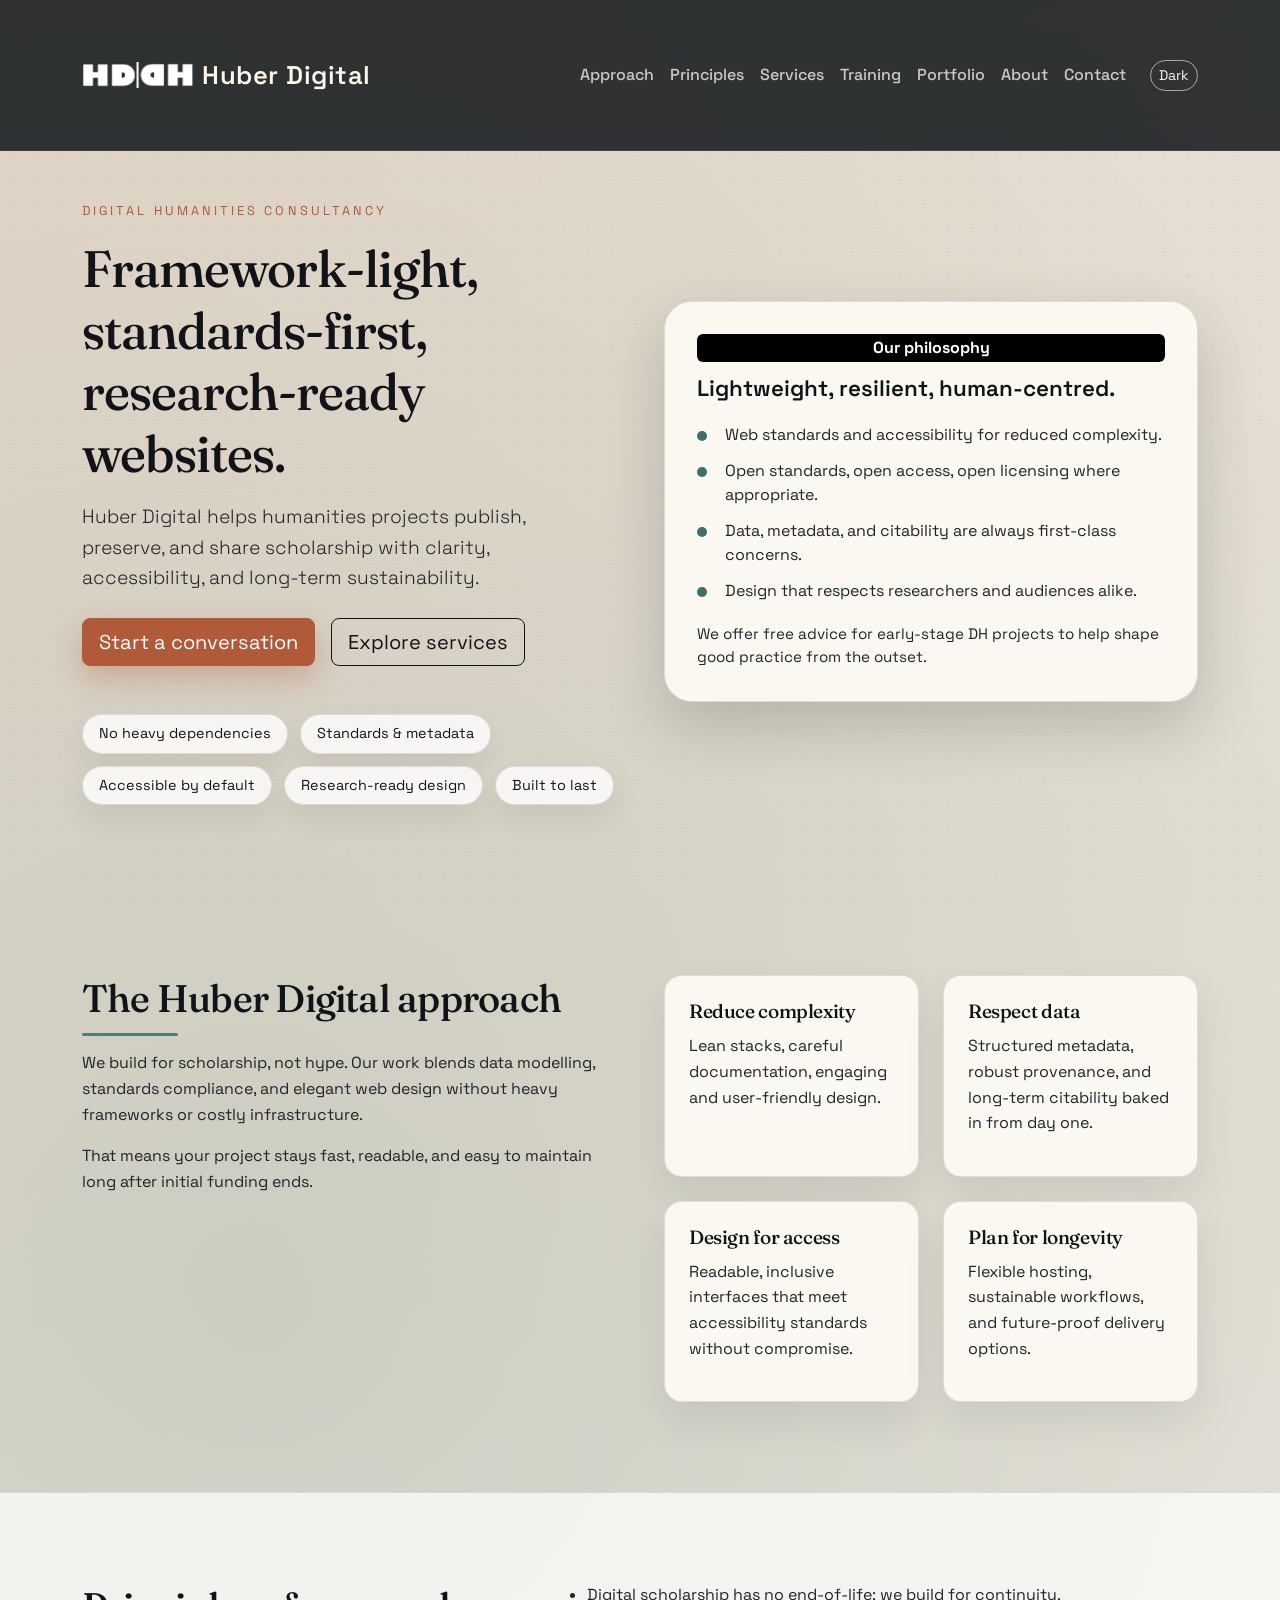
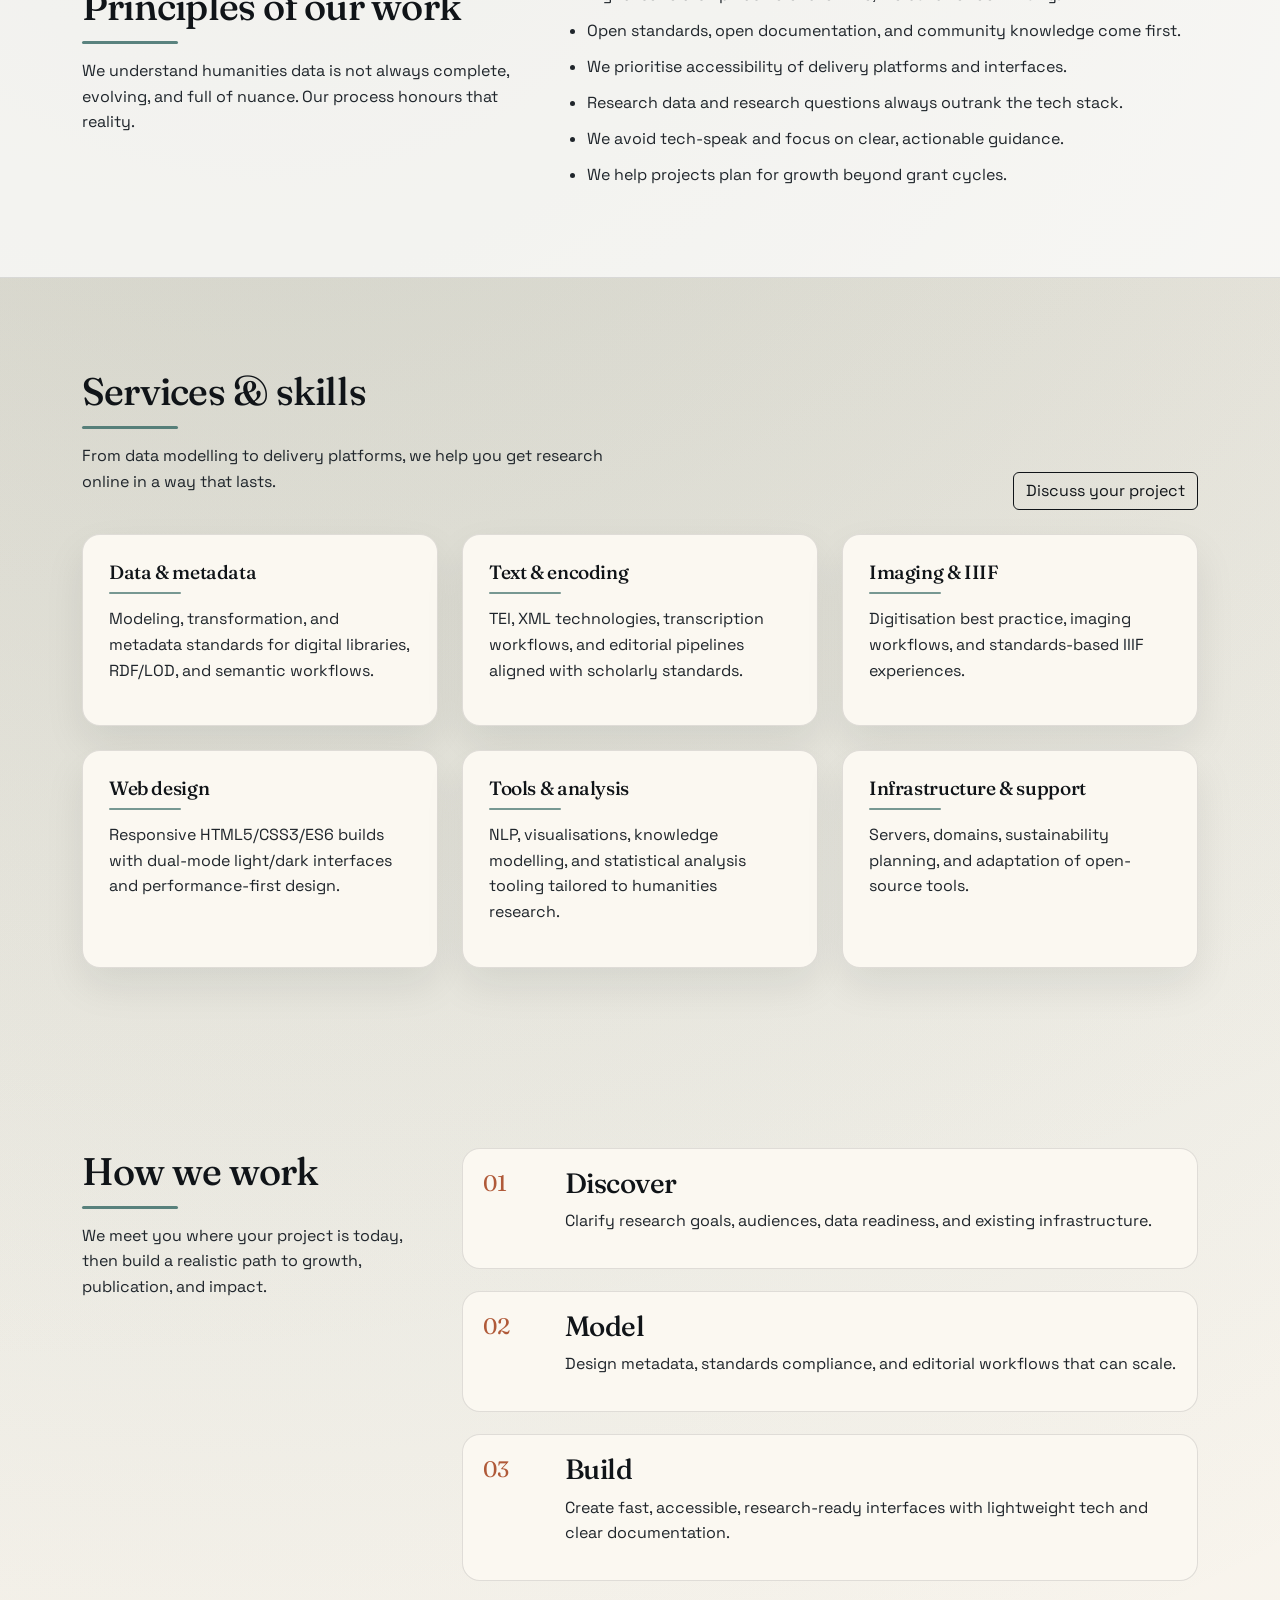
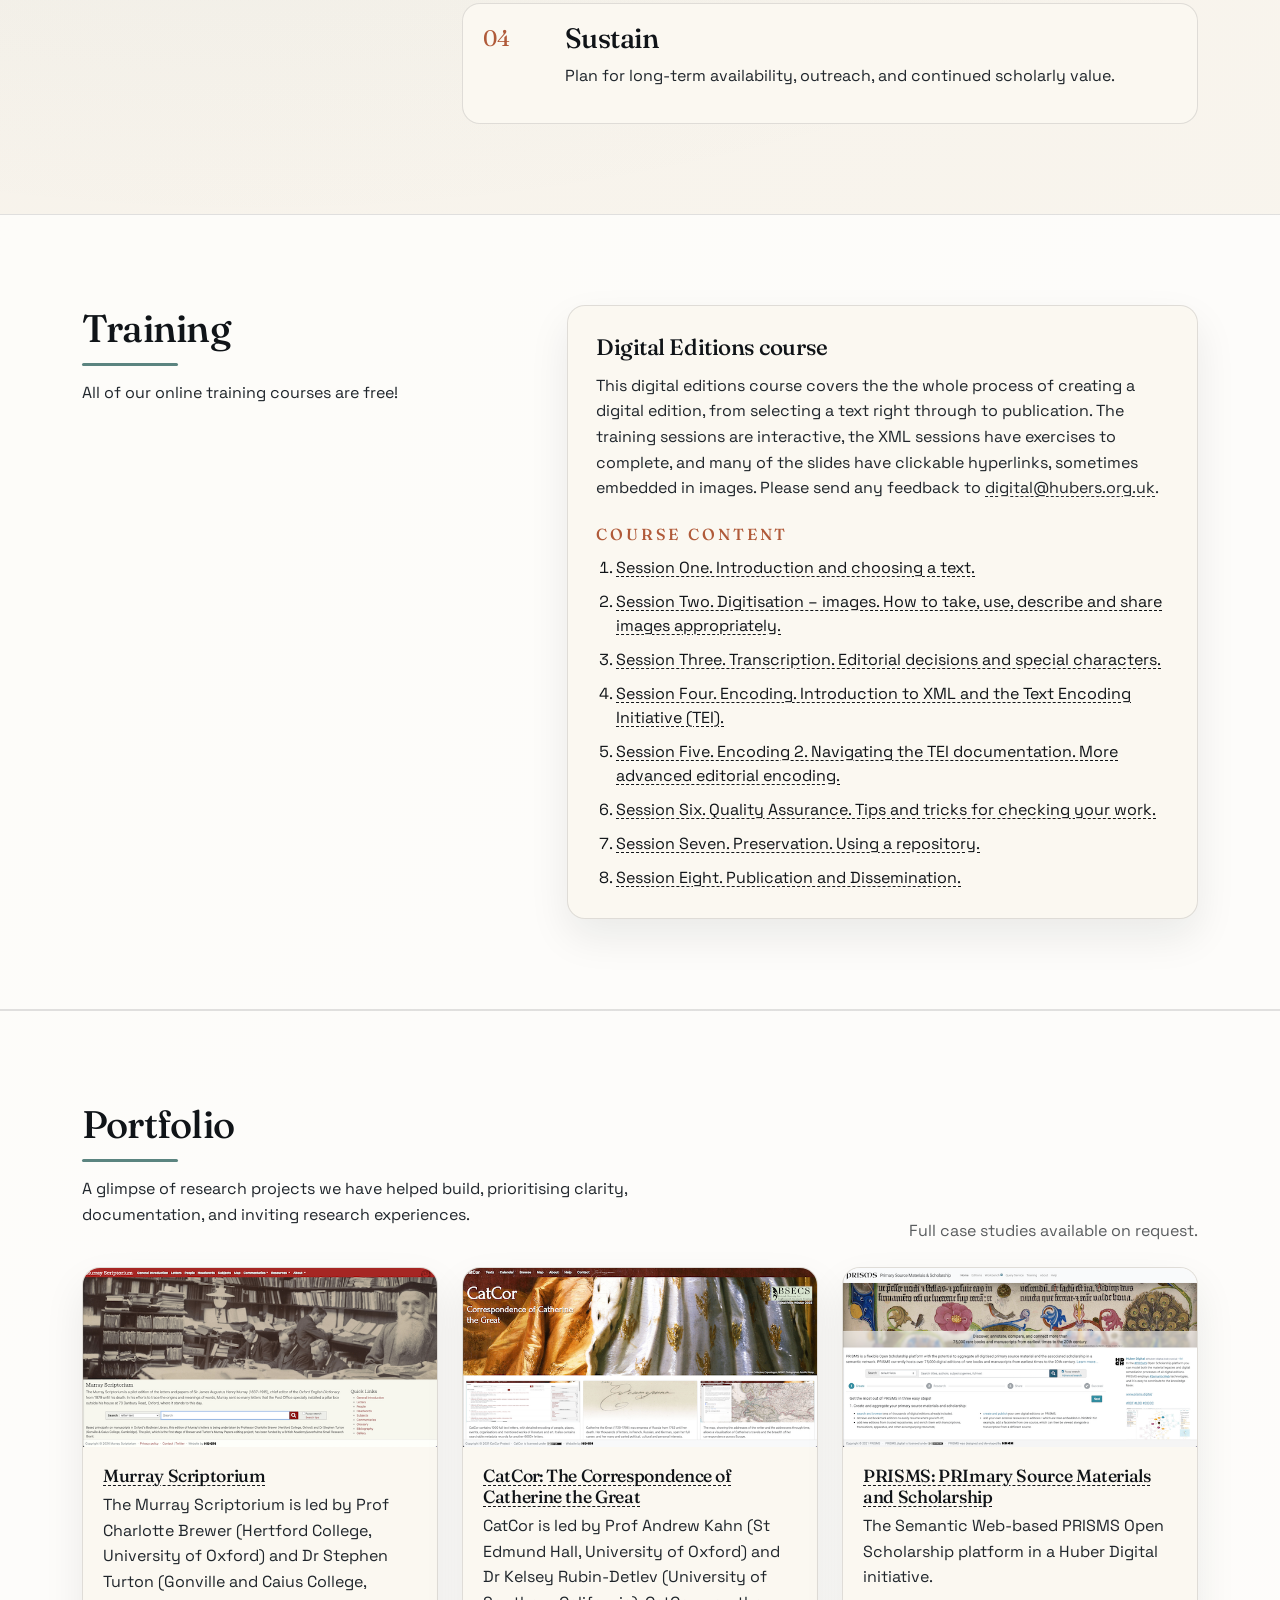
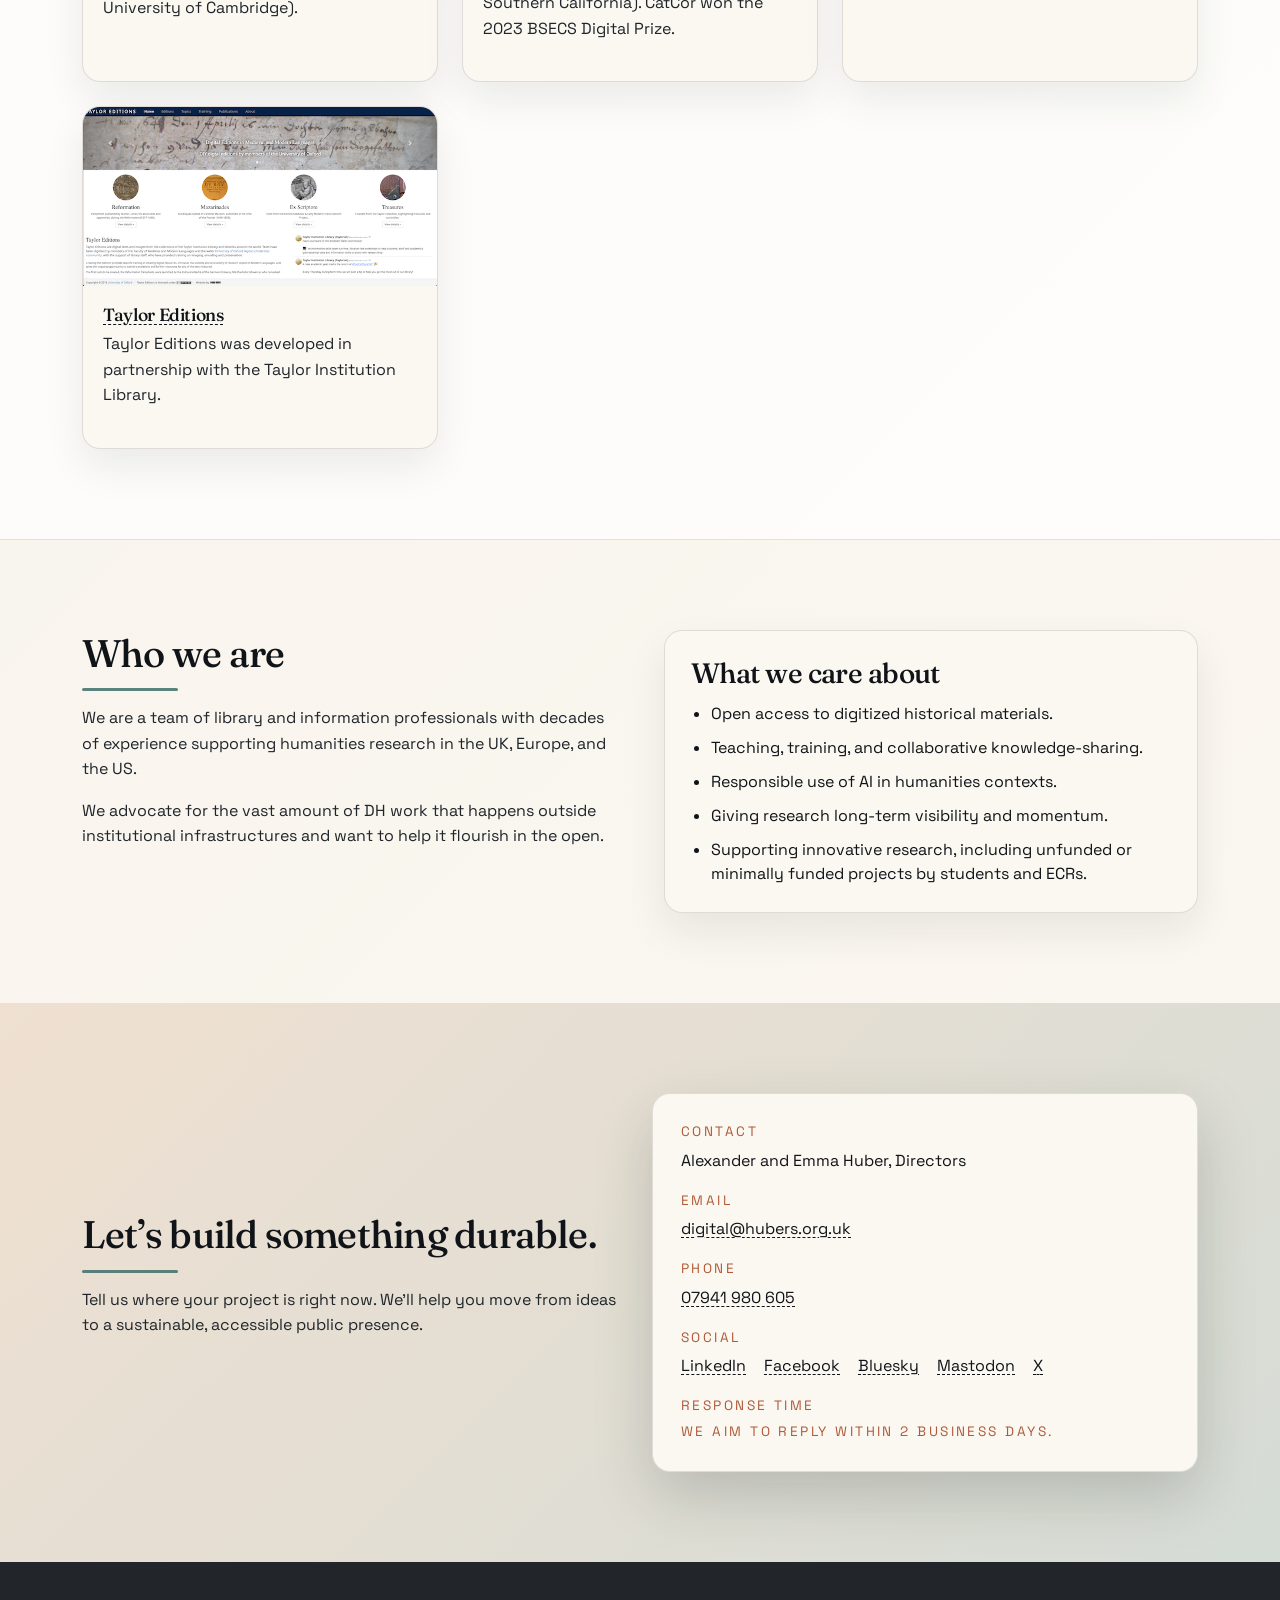
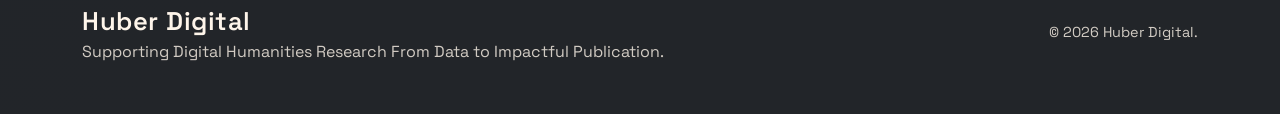
==== index.html @ a10b85d5 "v0.16" ====
<!doctype html>
<html lang="en" data-bs-theme="light">
<head>
  <meta charset="utf-8">
  <meta name="viewport" content="width=device-width, initial-scale=1">
  <title>Huber Digital | Digital Humanities Consultancy</title>
  <meta name="description" content="Huber Digital is a Digital Humanities consultancy focused on standards, accessibility, and sustainable research websites.">
  <meta name="theme-color" content="#f4efe7">

  <link rel="preconnect" href="https://fonts.googleapis.com">
  <link rel="preconnect" href="https://fonts.gstatic.com" crossorigin>
  <link href="https://fonts.googleapis.com/css2?family=Fraunces:wght@400;600;700&family=Space+Grotesk:wght@300;400;500;600&display=swap" rel="stylesheet">
  <link href="https://cdn.jsdelivr.net/npm/bootstrap@5.3.3/dist/css/bootstrap.min.css" rel="stylesheet">
  <link rel="stylesheet" href="assets/css/styles.css">
  <link rel="apple-touch-icon" sizes="57x57" href="/apple-icon-57x57.png">
  <link rel="apple-touch-icon" sizes="60x60" href="/apple-icon-60x60.png">
  <link rel="apple-touch-icon" sizes="72x72" href="/apple-icon-72x72.png">
  <link rel="apple-touch-icon" sizes="76x76" href="/apple-icon-76x76.png">
  <link rel="apple-touch-icon" sizes="114x114" href="/apple-icon-114x114.png">
  <link rel="apple-touch-icon" sizes="120x120" href="/apple-icon-120x120.png">
  <link rel="apple-touch-icon" sizes="144x144" href="/apple-icon-144x144.png">
  <link rel="apple-touch-icon" sizes="152x152" href="/apple-icon-152x152.png">
  <link rel="apple-touch-icon" sizes="180x180" href="/apple-icon-180x180.png">
  <link rel="icon" type="image/png" sizes="192x192"  href="/android-icon-192x192.png">
  <link rel="icon" type="image/png" sizes="32x32" href="/favicon-32x32.png">
  <link rel="icon" type="image/png" sizes="96x96" href="/favicon-96x96.png">
  <link rel="icon" type="image/png" sizes="16x16" href="/favicon-16x16.png">
  <link rel="manifest" href="/manifest.json">
  <meta name="msapplication-TileColor" content="#ffffff">
  <meta name="msapplication-TileImage" content="/ms-icon-144x144.png">
  <meta name="theme-color" content="#ffffff">
</head>
<body>
  <header class="site-header fixed-top">
    <nav class="navbar navbar-expand-lg navbar-dark" aria-label="Primary">
      <div class="container">
        <a class="navbar-brand d-flex align-items-center gap-2" href="/">
          <img src="images/logo/cropped-hd-logo-1.png" alt="Huber Digital logo" width="112" height="112" class="brand-logo">
          <div class="brand-text">
            <span class="brand-name">Huber Digital</span>
          </div>
        </a>
        <button class="navbar-toggler" type="button" data-bs-toggle="collapse" data-bs-target="#siteNav" aria-controls="siteNav" aria-expanded="false" aria-label="Toggle navigation">
          <span class="navbar-toggler-icon"></span>
        </button>
        <div class="collapse navbar-collapse" id="siteNav">
          <ul class="navbar-nav ms-auto align-items-lg-center">
            <li class="nav-item"><a class="nav-link" href="#approach">Approach</a></li>
            <li class="nav-item"><a class="nav-link" href="#principles">Principles</a></li>
            <li class="nav-item"><a class="nav-link" href="#services">Services</a></li>
            <li class="nav-item"><a class="nav-link" href="#training">Training</a></li>
            <li class="nav-item"><a class="nav-link" href="#portfolio">Portfolio</a></li>
            <li class="nav-item"><a class="nav-link" href="#about">About</a></li>
            <li class="nav-item"><a class="nav-link" href="#contact">Contact</a></li>
          </ul>
          <div class="ms-lg-3 mt-3 mt-lg-0">
            <button class="btn btn-outline-light btn-sm theme-toggle" id="themeToggle" type="button" aria-pressed="false">
              <span class="theme-toggle-label">Dark</span>
            </button>
          </div>
        </div>
      </div>
    </nav>
  </header>

  <main id="top">
    <section class="hero-section" data-animate>
      <div class="container">
        <div class="row align-items-center g-5">
          <div class="col-lg-6">
            <span class="eyebrow">Digital Humanities Consultancy</span>
            <h1>Framework-light, standards-first, research-ready websites.</h1>
            <p class="lead">Huber Digital helps humanities projects publish, preserve, and share scholarship with clarity, accessibility, and long-term sustainability.</p>
            <div class="d-flex flex-wrap gap-3 mt-4">
              <a class="btn btn-primary btn-lg" href="#contact">Start a conversation</a>
              <a class="btn btn-outline-light btn-lg" href="#services">Explore services</a>
            </div>
            <div class="hero-highlights mt-5">
              <div class="highlight-pill">No heavy dependencies</div>
              <div class="highlight-pill">Standards & metadata</div>
              <div class="highlight-pill">Accessible by default</div>
              <div class="highlight-pill">Research-ready design</div>
              <div class="highlight-pill">Built to last</div>
            </div>
          </div>
          <div class="col-lg-6">
            <div class="hero-card">
              <div class="hero-card-header">
                <span class="badge" style="font-size:initial;">Our philosophy</span>
                <span class="hero-card-title">Lightweight, resilient, human-centred.</span>
              </div>
              <ul class="hero-card-list">
                <li>Web standards and accessibility for reduced complexity.</li>
                <li>Open standards, open access, open licensing where appropriate.</li>
                <li>Data, metadata, and citability are always first-class concerns.</li>
                <li>Design that respects researchers and audiences alike.</li>
              </ul>
              <div class="hero-card-footer">
                <span class="hero-card-note">We offer free advice for early-stage DH projects to help shape good practice from the outset.</span>
              </div>
            </div>
          </div>
        </div>
      </div>
    </section>

    <section id="approach" class="content-section" data-animate>
      <div class="container">
        <div class="row g-5">
          <div class="col-lg-6">
            <h2 class="section-title">The Huber Digital approach</h2>
            <p>We build for scholarship, not hype. Our work blends data modelling, standards compliance, and elegant web design without heavy frameworks or costly infrastructure.</p>
            <p>That means your project stays fast, readable, and easy to maintain long after initial funding ends.</p>
          </div>
          <div class="col-lg-6">
            <div class="approach-grid">
              <div class="approach-card">
                <h3>Reduce complexity</h3>
                <p>Lean stacks, careful documentation, engaging and
                user-friendly design.</p>
              </div>
              <div class="approach-card">
                <h3>Respect data</h3>
                <p>Structured metadata, robust provenance, and long-term citability baked in from day one.</p>
              </div>
              <div class="approach-card">
                <h3>Design for access</h3>
                <p>Readable, inclusive interfaces that meet accessibility standards without compromise.</p>
              </div>
              <div class="approach-card">
                <h3>Plan for longevity</h3>
                <p>Flexible hosting, sustainable workflows, and future-proof delivery options.</p>
              </div>
            </div>
          </div>
        </div>
      </div>
    </section>

    <section id="principles" class="content-section muted-section" data-animate>
      <div class="container">
        <div class="row g-5">
          <div class="col-lg-5">
            <h2 class="section-title">Principles of our work</h2>
            <p>We understand humanities data is not always complete, evolving, and full of nuance. Our process honours that reality.</p>
          </div>
          <div class="col-lg-7">
            <ul class="principles-list">
              <li>Digital scholarship has no end-of-life; we build for continuity.</li>
              <li>Open standards, open documentation, and community knowledge come first.</li>
              <li>We prioritise accessibility of delivery platforms and interfaces.</li>
              <li>Research data and research questions always outrank the tech stack.</li>
              <li>We avoid tech-speak and focus on clear, actionable guidance.</li>
              <li>We help projects plan for growth beyond grant cycles.</li>
            </ul>
          </div>
        </div>
      </div>
    </section>

    <section id="services" class="content-section" data-animate>
      <div class="container">
        <div class="d-flex flex-column flex-lg-row justify-content-between align-items-lg-end gap-3 mb-4">
          <div>
            <h2 class="section-title">Services & skills</h2>
            <p class="section-subtitle">From data modelling to delivery platforms, we help you get research online in a way that lasts.</p>
          </div>
          <a class="btn btn-outline-light" href="#contact">Discuss your project</a>
        </div>
        <div class="row g-4">
          <div class="col-md-6 col-lg-4">
            <div class="service-card">
              <h3>Data & metadata</h3>
              <p>Modeling, transformation, and metadata standards for digital libraries, RDF/LOD, and semantic workflows.</p>
            </div>
          </div>
          <div class="col-md-6 col-lg-4">
            <div class="service-card">
              <h3>Text & encoding</h3>
              <p>TEI, XML technologies, transcription workflows, and editorial pipelines aligned with scholarly standards.</p>
            </div>
          </div>
          <div class="col-md-6 col-lg-4">
            <div class="service-card">
              <h3>Imaging & IIIF</h3>
              <p>Digitisation best practice, imaging workflows, and standards-based IIIF experiences.</p>
            </div>
          </div>
          <div class="col-md-6 col-lg-4">
            <div class="service-card">
              <h3>Web design</h3>
              <p>Responsive HTML5/CSS3/ES6 builds with dual-mode light/dark interfaces and performance-first design.</p>
            </div>
          </div>
          <div class="col-md-6 col-lg-4">
            <div class="service-card">
              <h3>Tools & analysis</h3>
              <p>NLP, visualisations, knowledge modelling, and statistical analysis tooling tailored to humanities research.</p>
            </div>
          </div>
          <div class="col-md-6 col-lg-4">
            <div class="service-card">
              <h3>Infrastructure & support</h3>
              <p>Servers, domains, sustainability planning, and adaptation of open-source tools.</p>
            </div>
          </div>
        </div>
      </div>
    </section>

    <section class="content-section" data-animate>
      <div class="container">
        <div class="row g-4">
          <div class="col-lg-4">
            <h2 class="section-title">How we work</h2>
            <p>We meet you where your project is today, then build a realistic path to growth, publication, and impact.</p>
          </div>
          <div class="col-lg-8">
            <div class="process-steps">
              <div class="process-step">
                <span class="step-number">01</span>
                <div>
                  <h3>Discover</h3>
                  <p>Clarify research goals, audiences, data readiness, and existing infrastructure.</p>
                </div>
              </div>
              <div class="process-step">
                <span class="step-number">02</span>
                <div>
                  <h3>Model</h3>
                  <p>Design metadata, standards compliance, and editorial workflows that can scale.</p>
                </div>
              </div>
              <div class="process-step">
                <span class="step-number">03</span>
                <div>
                  <h3>Build</h3>
                  <p>Create fast, accessible, research-ready interfaces with lightweight tech and clear documentation.</p>
                </div>
              </div>
              <div class="process-step">
                <span class="step-number">04</span>
                <div>
                  <h3>Sustain</h3>
                  <p>Plan for long-term availability, outreach, and continued scholarly value.</p>
                </div>
              </div>
            </div>
          </div>
        </div>
      </div>
    </section>

    <section id="training" class="content-section muted-section" data-animate>
      <div class="container">
        <div class="row g-5">
          <div class="col-lg-5">
            <h2 class="section-title">Training</h2>
            <p>All of our online training courses are free! </p>
          </div>
          <div class="col-lg-7">
            <div class="training-card">
              <h3>Digital Editions course</h3>
              <p>This digital editions course covers the the whole process of
              creating a digital edition, from selecting a text right through to
              publication. The training sessions are interactive, the XML
              sessions have exercises to complete, and many of the slides have
              clickable hyperlinks, sometimes embedded in images. Please send any feedback to <a
              href="mailto:digital@hubers.org.uk">digital@hubers.org.uk</a>.</p>
              <h4>Course Content</h4>
              <ol class="training-list">
                <li><a href="https://www.prisms.digital/training/session1/" target="_blank" rel="noopener">Session One. Introduction and choosing a text.</a></li>
                <li><a href="https://www.prisms.digital/training/session2/" target="_blank" rel="noopener">Session Two. Digitisation – images. How to take, use, describe and share images appropriately.</a></li>
                <li><a href="https://www.prisms.digital/training/session3/" target="_blank" rel="noopener">Session Three. Transcription. Editorial decisions and special characters.</a></li>
                <li><a href="https://www.prisms.digital/training/session4/" target="_blank" rel="noopener">Session Four. Encoding. Introduction to XML and the Text Encoding Initiative (TEI).</a></li>
                <li><a href="https://www.prisms.digital/training/session5/" target="_blank" rel="noopener">Session Five. Encoding 2. Navigating the TEI documentation. More advanced editorial encoding.</a></li>
                <li><a href="https://www.prisms.digital/training/session6/" target="_blank" rel="noopener">Session Six. Quality Assurance. Tips and tricks for checking your work.</a></li>
                <li><a href="https://www.prisms.digital/training/session7/" target="_blank" rel="noopener">Session Seven. Preservation. Using a repository.</a></li>
                <li><a href="https://www.prisms.digital/training/session8/" target="_blank" rel="noopener">Session Eight. Publication and Dissemination.</a></li>
              </ol>
            </div>
          </div>
        </div>
      </div>
    </section>

    <section id="portfolio" class="content-section muted-section" data-animate>
      <div class="container">
        <div class="d-flex flex-column flex-lg-row justify-content-between align-items-lg-end gap-3 mb-4">
          <div>
            <h2 class="section-title">Portfolio</h2>
            <p class="section-subtitle">A glimpse of research projects we have helped build, prioritising clarity, documentation, and inviting research experiences.</p>
          </div>
          <span class="text-muted">Full case studies available on request.</span>
        </div>
        <div class="row g-4">
          <div class="col-md-6 col-lg-4">
            <div class="portfolio-card">
              <img
              src="images/portfolio/screenshot-2025-10-21-at-23.00.02-2.png"
              alt="Murray Scriptorium website" loading="lazy">
              <div class="portfolio-caption">
                <h3><a href="https://www.murrayscriptorium.org/" target="_blank" rel="noopener">Murray Scriptorium</a></h3>
                <p>The Murray Scriptorium is led by Prof Charlotte Brewer (Hertford College, University of Oxford) and Dr Stephen Turton (Gonville and Caius College, University of Cambridge).</p>
              </div>
            </div>
          </div>
          <div class="col-md-6 col-lg-4">
            <div class="portfolio-card">
              <img
              src="images/portfolio/screenshot-2025-10-21-at-23.00.23-2.png"
              alt="The Correspondence of Catherine the Great website" loading="lazy">
              <div class="portfolio-caption">
                <h3><a href="https://catcor.seh.ox.ac.uk/" target="_blank" rel="noopener">CatCor: The Correspondence of Catherine the Great</a></h3>
                <p>CatCor is led by Prof Andrew Kahn (St Edmund
                Hall, University of Oxford) and Dr Kelsey Rubin-Detlev
                (University of Southern California). CatCor won the 2023
                BSECS Digital Prize.</p>
              </div>
            </div>
          </div>
          <div class="col-md-6 col-lg-4">
            <div class="portfolio-card">
              <img src="images/portfolio/screenshot-2025-10-21-at-23.00.35-2.png" alt="PRISMS website" loading="lazy">
              <div class="portfolio-caption">
                <h3><a href="https://www.prisms.digital/" target="_blank" rel="noopener">PRISMS: PRImary Source Materials and Scholarship</a></h3>
                <p>The Semantic Web-based PRISMS Open Scholarship platform in a
                Huber Digital initiative.</p>
              </div>
            </div>
          </div>
          <div class="col-md-6 col-lg-4">
            <div class="portfolio-card">
              <img src="images/portfolio/screenshot-2025-10-21-at-23.00.48-2.png" alt="Taylor Editions website" loading="lazy">
              <div class="portfolio-caption">
                <h3><a href="https://editions.mml.ox.ac.uk" target="_blank" rel="noopener">Taylor Editions</a></h3>
                <p>Taylor Editions was
                developed in partnership with the Taylor Institution
                Library.</p>
              </div>
            </div>
          </div>
        </div>
      </div>
    </section>

    <section id="about" class="content-section" data-animate>
      <div class="container">
        <div class="row g-5">
          <div class="col-lg-6">
            <h2 class="section-title">Who we are</h2>
            <p>We are a team of library and information professionals with decades of experience supporting humanities research in the UK, Europe, and the US.</p>
            <p>We advocate for the vast amount of DH work that happens outside institutional infrastructures and want to help it flourish in the open.</p>
          </div>
          <div class="col-lg-6">
            <div class="about-card">
              <h3>What we care about</h3>
              <ul>
                <li>Open access to digitized historical materials.</li>
                <li>Teaching, training, and collaborative knowledge-sharing.</li>
                <li>Responsible use of AI in humanities contexts.</li>
                <li>Giving research long-term visibility and momentum.</li>
                <li>Supporting innovative research, including unfunded or minimally funded projects by students and ECRs.</li>
              </ul>
            </div>
          </div>
        </div>
      </div>
    </section>

    <section id="contact" class="content-section contact-section" data-animate>
      <div class="container">
        <div class="row g-4 align-items-center">
          <div class="col-lg-6">
            <h2 class="section-title">Let’s build something durable.</h2>
            <p>Tell us where your project is right now. We’ll help you move from ideas to a sustainable, accessible public presence.</p>
          </div>
          <div class="col-lg-6">
            <div class="contact-card">
              <div class="contact-item">
                <span>Contact</span>
                Alexander and Emma Huber, Directors
              </div>
              <div class="contact-item">
                <span>Email</span>
                <a href="mailto:digital@hubers.org.uk">digital@hubers.org.uk</a>
              </div>
              <div class="contact-item">
                <span>Phone</span>
                <a href="tel:07941980605">07941 980 605</a>
              </div>
              <div class="contact-item">
                <span>Social</span>
                <div class="social-links">
                  <a href="https://www.linkedin.com/company/huber-digital/" target="_blank" rel="noopener">LinkedIn</a>
                  <a href="https://www.facebook.com/huberdigital/" target="_blank" rel="noopener">Facebook</a>
                  <a href="https://bsky.app/profile/huber-digital.bsky.social" target="_blank" rel="noopener">Bluesky</a>
                  <a href="https://mastodon.social/@Huber_Digital" target="_blank" rel="noopener">Mastodon</a>
                  <a href="https://x.com/huber_digital" target="_blank" rel="noopener">X</a>
                </div>
              </div>
              <div class="contact-item">
                <span>Response time</span>
                <span>We aim to reply within 2 business days.</span>
              </div>
            </div>
          </div>
        </div>
      </div>
    </section>
  </main>

  <footer class="site-footer">
    <div class="container">
      <div class="d-flex flex-column flex-md-row justify-content-between align-items-md-center gap-3">
        <div>
          <span class="brand-name">Huber Digital</span>
          <div class="footer-tagline">Supporting Digital Humanities Research From Data to Impactful Publication.</div>
        </div>
        <div class="footer-meta">&copy; <span id="year"></span> Huber Digital. </div>
      </div>
    </div>
  </footer>

  <script src="https://cdn.jsdelivr.net/npm/bootstrap@5.3.3/dist/js/bootstrap.bundle.min.js"></script>
  <script src="assets/js/main.js"></script>
</body>
</html>
---- assets/css/styles.css ----
:root {
  --ink: #101418;
  --ink-soft: #1f252b;
  --sand: #f4efe7;
  --sand-bright: #fbf8f1;
  --clay: #c98c5c;
  --oxide: #b05a39;
  --teal: #3f6f6a;
  --ring: rgba(16, 20, 24, 0.12);
  --shadow: 0 24px 60px rgba(16, 20, 24, 0.18);
  --radius-lg: 28px;
  --radius-md: 18px;
  --radius-sm: 12px;
  --grid-gap: 24px;
}

[data-bs-theme="dark"] {
  --ink: #f4efe7;
  --ink-soft: #d9d2c7;
  --sand: #0f1113;
  --sand-bright: #17191c;
  --clay: #d3a178;
  --oxide: #c36b4a;
  --teal: #6fb0a8;
  --ring: rgba(244, 239, 231, 0.14);
  --shadow: 0 24px 70px rgba(0, 0, 0, 0.5);
}

* {
  box-sizing: border-box;
}

html {
  scroll-behavior: smooth;
}

body {
  font-family: "Space Grotesk", system-ui, -apple-system, sans-serif;
  color: var(--ink);
  background: radial-gradient(circle at top left, rgba(201, 140, 92, 0.18), transparent 45%),
    radial-gradient(circle at 20% 20%, rgba(63, 111, 106, 0.22), transparent 40%),
    linear-gradient(135deg, var(--sand) 0%, var(--sand-bright) 100%);
  min-height: 100vh;
  padding-top: 88px;
}

body::before {
  content: "";
  position: fixed;
  inset: 0;
  background-image: radial-gradient(rgba(16, 20, 24, 0.05) 1px, transparent 1px);
  background-size: 24px 24px;
  pointer-events: none;
  z-index: 0;
}

[data-bs-theme="dark"] body::before {
  background-image: radial-gradient(rgba(244, 239, 231, 0.07) 1px, transparent 1px);
}

h1, h2, h3, h4, h5 {
  font-family: "Fraunces", "Times New Roman", serif;
  letter-spacing: -0.02em;
  color: var(--ink);
}

p {
  color: var(--ink-soft);
  line-height: 1.6;
}

a {
  color: inherit;
  text-decoration: underline;
  text-decoration-style: dashed;
  text-underline-offset: 3px;
  text-decoration-thickness: 0.8px;
}

a:hover {
  color: var(--oxide);
}

section {
  position: relative;
  z-index: 1;
  scroll-margin-top: 110px;
}

.site-header {
  background: rgba(16, 20, 24, 0.85);
  backdrop-filter: blur(14px);
  border-bottom: 1px solid rgba(255, 255, 255, 0.08);
  z-index: 1000;
}

[data-bs-theme="dark"] .site-header {
  background: rgba(15, 17, 19, 0.9);
  border-bottom-color: rgba(255, 255, 255, 0.05);
}

.navbar {
  padding: 14px 0;
}

.navbar-brand {
  color: #fef5ea;
}

.brand-logo {
  border-radius: 12px;
  width: 112px;
  height: 112px;
  object-fit: contain;
  filter: invert(1) brightness(1);
}

[data-bs-theme="dark"] .brand-logo {
  filter: invert(1) brightness(0.9);
}

.brand-text {
  display: flex;
  flex-direction: column;
  line-height: 1.1;
}

.brand-name {
  font-weight: 600;
  letter-spacing: 0.02em;
  color: #fef5ea;
  font-size: 1.6rem;
}

.nav-link {
  color: rgba(254, 245, 234, 0.78);
  font-weight: 500;
}

.nav-link:hover,
.nav-link:focus {
  color: #fef5ea;
}

.navbar-toggler {
  border: 1px solid rgba(254, 245, 234, 0.4);
}

.hero-section {
  padding: 110px 0 80px;
}

.eyebrow {
  display: inline-block;
  text-transform: uppercase;
  font-size: 0.8rem;
  letter-spacing: 0.24em;
  color: var(--oxide);
  margin-bottom: 18px;
}

.hero-section h1 {
  font-size: clamp(2.8rem, 4vw, 4.2rem);
  margin-bottom: 18px;
}

.hero-section .lead {
  font-size: 1.2rem;
  max-width: 520px;
}

.hero-highlights {
  display: flex;
  flex-wrap: wrap;
  gap: 12px;
}

.highlight-pill {
  background: rgba(255, 255, 255, 0.8);
  padding: 8px 16px;
  border-radius: 999px;
  font-size: 0.9rem;
  border: 1px solid var(--ring);
  box-shadow: 0 12px 30px rgba(16, 20, 24, 0.08);
}

[data-bs-theme="dark"] .highlight-pill {
  background: rgba(19, 21, 24, 0.9);
  box-shadow: none;
}

.hero-card {
  background: var(--sand-bright);
  border-radius: var(--radius-lg);
  padding: 32px;
  box-shadow: var(--shadow);
  border: 1px solid var(--ring);
}

.hero-card-header {
  display: flex;
  flex-direction: column;
  gap: 10px;
  margin-bottom: 18px;
}

.hero-card-title {
  font-size: 1.4rem;
  font-weight: 600;
  color: var(--ink);
}

.hero-card-list {
  list-style: none;
  padding: 0;
  margin: 0;
  display: grid;
  gap: 12px;
}

.hero-card-list li {
  padding-left: 28px;
  position: relative;
  color: var(--ink-soft);
}

.hero-card-list li::before {
  content: "";
  position: absolute;
  left: 0;
  top: 8px;
  width: 10px;
  height: 10px;
  border-radius: 50%;
  background: var(--teal);
}

.hero-card-footer {
  margin-top: 20px;
  font-size: 0.95rem;
  color: var(--ink-soft);
}

.content-section {
  padding: 90px 0;
}

.muted-section {
  background: rgba(255, 255, 255, 0.7);
  border-top: 1px solid var(--ring);
  border-bottom: 1px solid var(--ring);
}

[data-bs-theme="dark"] .muted-section {
  background: rgba(18, 20, 23, 0.8);
}

.section-title {
  font-size: clamp(2rem, 3vw, 2.8rem);
  margin-bottom: 14px;
  position: relative;
}

.section-title::after {
  content: "";
  display: block;
  width: 96px;
  height: 3px;
  margin-top: 12px;
  background: var(--teal);
  border-radius: 999px;
  opacity: 0.85;
}

.section-subtitle {
  max-width: 560px;
}

.approach-grid {
  display: grid;
  grid-template-columns: repeat(auto-fit, minmax(220px, 1fr));
  gap: var(--grid-gap);
}

.approach-card {
  padding: 24px;
  border-radius: var(--radius-md);
  background: var(--sand-bright);
  border: 1px solid var(--ring);
  box-shadow: 0 18px 40px rgba(16, 20, 24, 0.08);
}

.approach-card h3 {
  font-size: 1.2rem;
  margin-bottom: 10px;
}

.principles-list {
  margin: 0;
  padding-left: 20px;
  display: grid;
  gap: 12px;
  color: var(--ink-soft);
}

.service-card {
  background: var(--sand-bright);
  padding: 26px;
  border-radius: var(--radius-md);
  border: 1px solid var(--ring);
  box-shadow: 0 18px 40px rgba(16, 20, 24, 0.08);
  height: 100%;
}

.service-card h3 {
  font-size: 1.2rem;
  margin-bottom: 12px;
  position: relative;
  padding-bottom: 10px;
}

.service-card h3::after {
  content: "";
  position: absolute;
  left: 0;
  bottom: 0;
  width: 72px;
  height: 2px;
  background: var(--teal);
  border-radius: 999px;
  opacity: 0.7;
}

.process-steps {
  display: grid;
  gap: 22px;
}

.process-step {
  display: grid;
  grid-template-columns: 64px 1fr;
  gap: 18px;
  padding: 18px 20px;
  border-radius: var(--radius-md);
  background: var(--sand-bright);
  border: 1px solid var(--ring);
}

.step-number {
  font-family: "Fraunces", serif;
  font-size: 1.4rem;
  color: var(--oxide);
}

.portfolio-card {
  background: var(--sand-bright);
  border-radius: var(--radius-md);
  overflow: hidden;
  border: 1px solid var(--ring);
  box-shadow: 0 18px 40px rgba(16, 20, 24, 0.08);
  height: 100%;
  display: flex;
  flex-direction: column;
}

.portfolio-card img {
  width: 100%;
  object-fit: cover;
}

.portfolio-caption {
  padding: 18px 20px 24px;
}

.portfolio-caption h3 {
  font-size: 1.1rem;
  margin-bottom: 6px;
}

.about-card {
  background: var(--sand-bright);
  border-radius: var(--radius-md);
  padding: 26px;
  border: 1px solid var(--ring);
  box-shadow: 0 18px 40px rgba(16, 20, 24, 0.08);
}

.about-card ul {
  padding-left: 20px;
  margin: 12px 0 0;
  display: grid;
  gap: 10px;
}

.training-card {
  background: var(--sand-bright);
  border-radius: var(--radius-md);
  padding: 28px;
  border: 1px solid var(--ring);
  box-shadow: 0 18px 40px rgba(16, 20, 24, 0.08);
}

.training-card h3 {
  font-size: 1.4rem;
  margin-bottom: 12px;
}

.training-card h4 {
  font-size: 1rem;
  text-transform: uppercase;
  letter-spacing: 0.18em;
  color: var(--oxide);
  margin-top: 24px;
  margin-bottom: 12px;
}

.training-list {
  padding-left: 20px;
  margin: 0;
  display: grid;
  gap: 10px;
}

.training-list a {
  color: var(--ink);
  text-decoration: underline;
  text-decoration-style: dashed;
  text-underline-offset: 3px;
  text-decoration-thickness: 0.8px;
}

.training-list a:hover,
.training-list a:focus {
  color: var(--oxide);
}

.contact-section {
  background: linear-gradient(135deg, rgba(201, 140, 92, 0.2), rgba(63, 111, 106, 0.2));
}

.contact-card {
  background: var(--sand-bright);
  border-radius: var(--radius-md);
  padding: 28px;
  border: 1px solid var(--ring);
  box-shadow: var(--shadow);
  display: grid;
  gap: 18px;
}

.contact-item {
  display: grid;
  gap: 6px;
}

.contact-item span {
  font-size: 0.85rem;
  text-transform: uppercase;
  letter-spacing: 0.18em;
  color: var(--oxide);
}

.social-links {
  display: flex;
  flex-wrap: wrap;
  gap: 12px 18px;
}

.site-footer {
  padding: 40px 0 50px;
  background: rgba(16, 20, 24, 0.92);
  color: rgba(254, 245, 234, 0.8);
}

.site-footer .brand-name {
  color: #fef5ea;
}

.footer-meta {
  font-size: 0.9rem;
}

.btn-primary {
  background: var(--oxide);
  border-color: var(--oxide);
  box-shadow: 0 12px 30px rgba(176, 90, 57, 0.35);
}

.btn-primary:hover,
.btn-primary:focus,
.btn-primary:active {
  background: #9a4d32 !important;
  border-color: #9a4d32 !important;
}

.btn-outline-light {
  border-color: var(--ink);
  color: var(--ink);
}

[data-bs-theme="dark"] .badge {
    color: #000 !important;
    background-color: RGBA(var(--bs-light-rgb), var(--bs-bg-opacity, 1)) !important;
}

[data-bs-theme="light"] .badge {
  background-color: #000;
  color: white;
}

[data-bs-theme="dark"] .btn-outline-light {
  border-color: var(--ink);
  color: var(--ink);
}
[data-bs-theme="dark"] .btn-outline-light:hover,
[data-bs-theme="dark"] .btn-outline-light:focus {
  border-color: var(--ink);
  color: black;
}

.theme-toggle {
  border-radius: 999px;
  border-color: rgba(254, 245, 234, 0.6);
  color: #fef5ea;
}

[data-bs-theme="dark"] .theme-toggle:hover,
[data-bs-theme="dark"] .theme-toggle:focus {
  color: #0f1113;
  background: #fef5ea;
  border-color: #fef5ea;
}

.animate-in {
  opacity: 0;
  transform: translateY(20px);
}

.animate-in.is-visible {
  opacity: 1;
  transform: translateY(0);
  transition: opacity 0.7s ease, transform 0.7s ease;
}

@media (max-width: 991px) {
  .site-header {
    background: rgba(16, 20, 24, 0.95);
  }

  .navbar-nav {
    padding-top: 12px;
  }

  .hero-section {
    padding-top: 80px;
  }
}

@media (max-width: 767px) {
  body {
    padding-top: 78px;
  }

  .hero-section h1 {
    font-size: 2.4rem;
  }

  .process-step {
    grid-template-columns: 1fr;
  }
}

@media (prefers-reduced-motion: reduce) {
  html {
    scroll-behavior: auto;
  }

  .animate-in,
  .animate-in.is-visible {
    opacity: 1;
    transform: none;
    transition: none;
  }
}
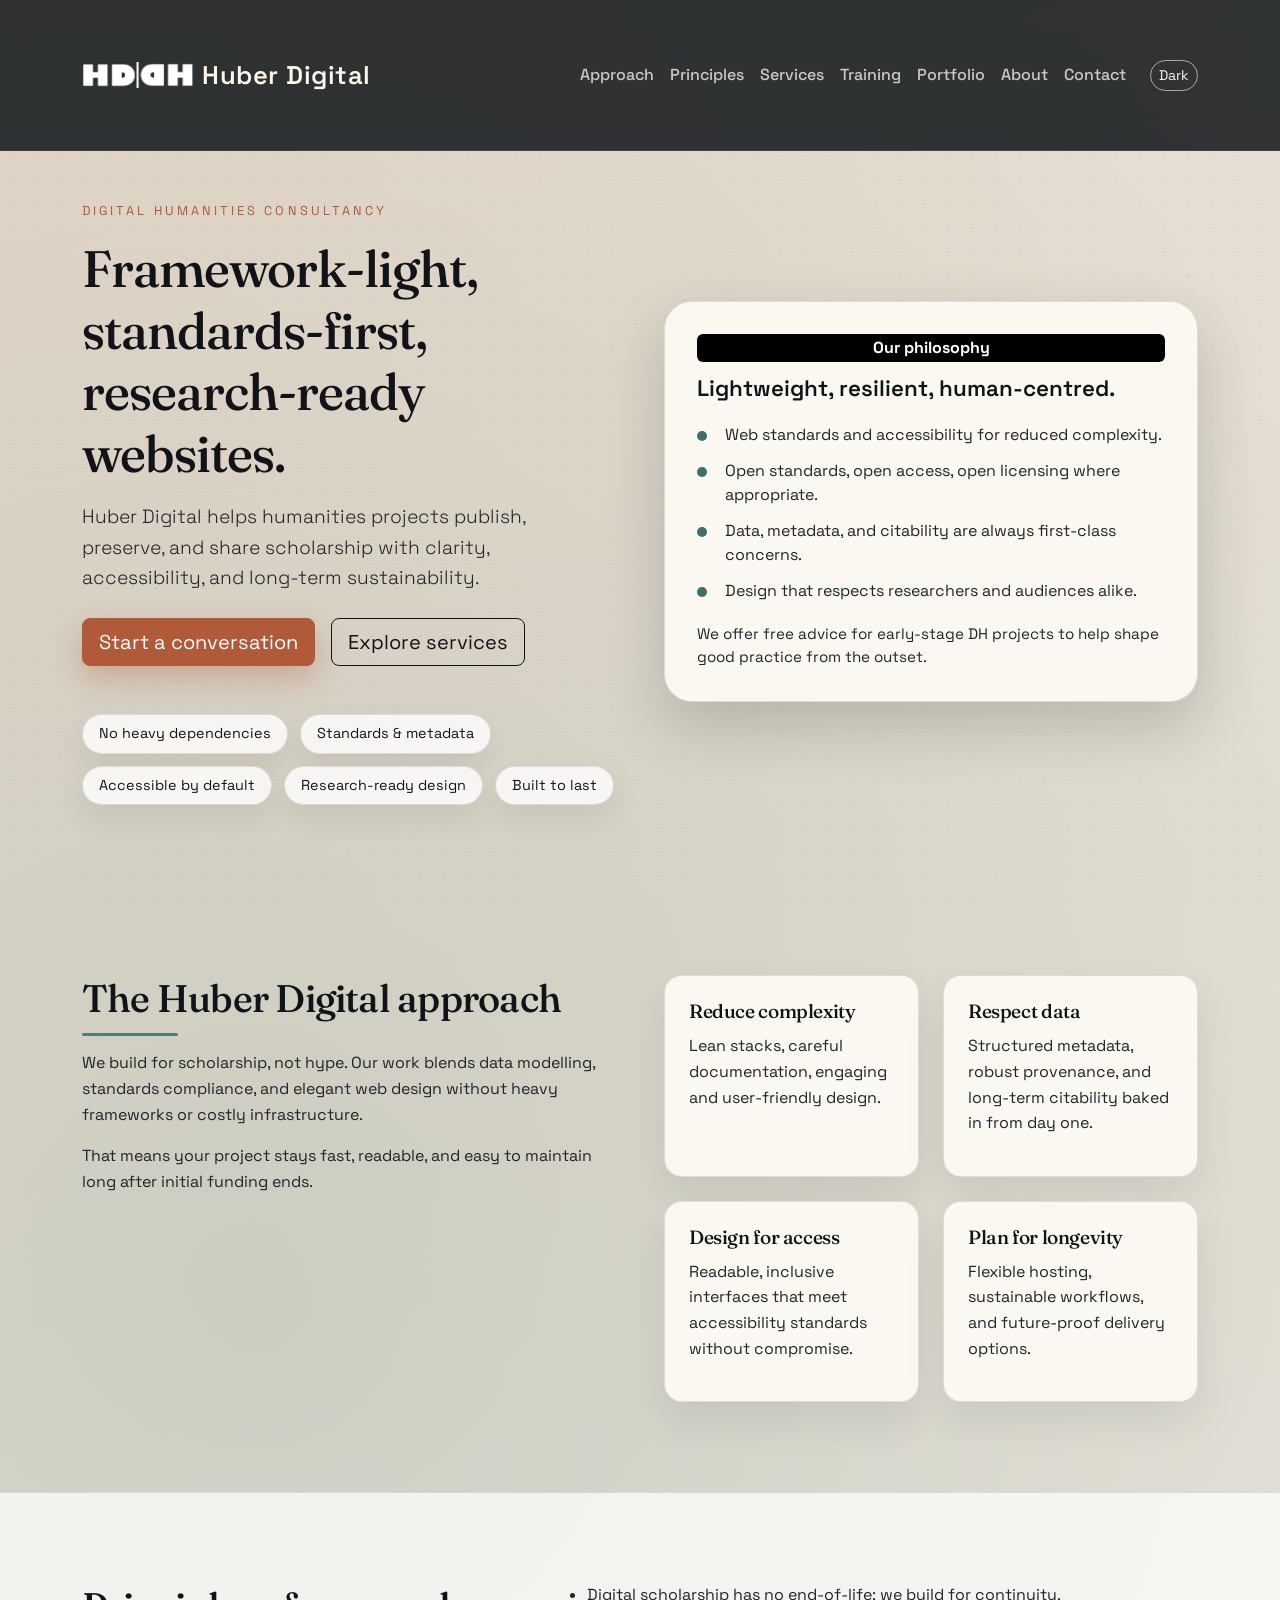
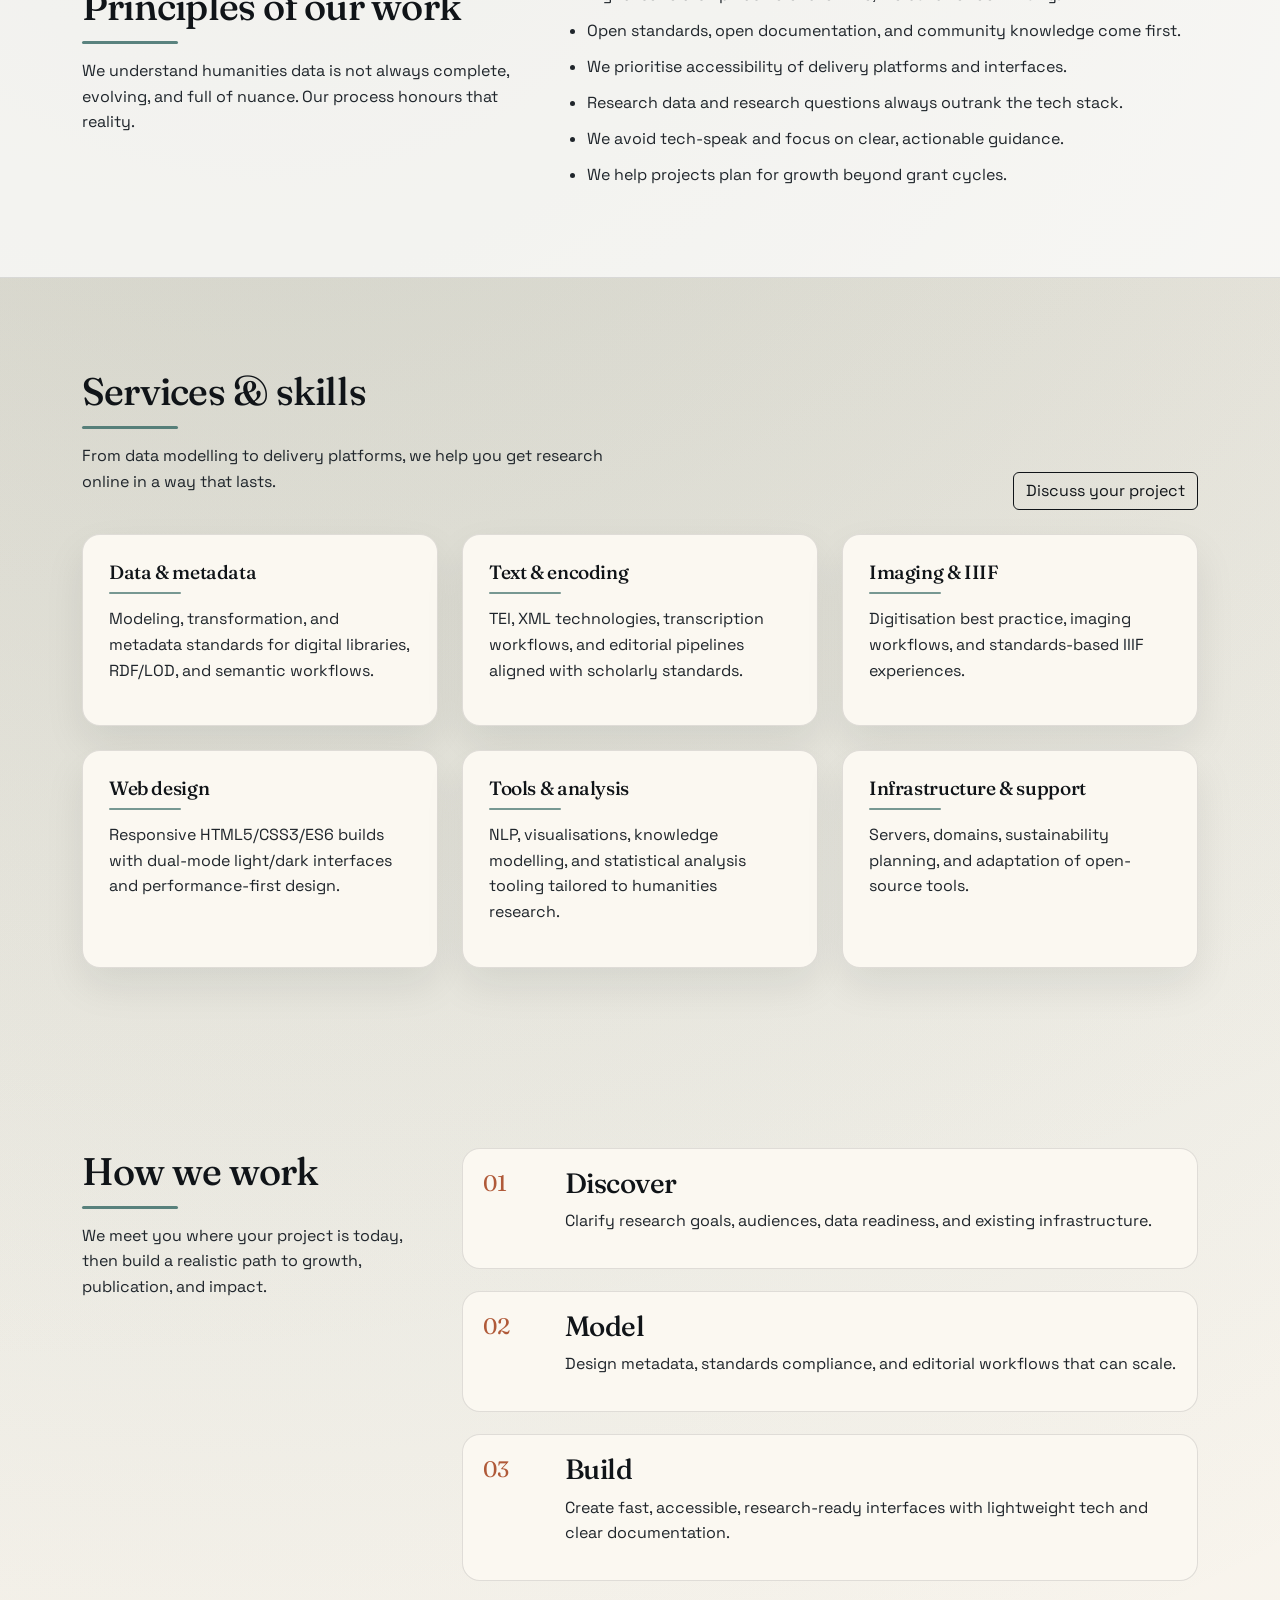
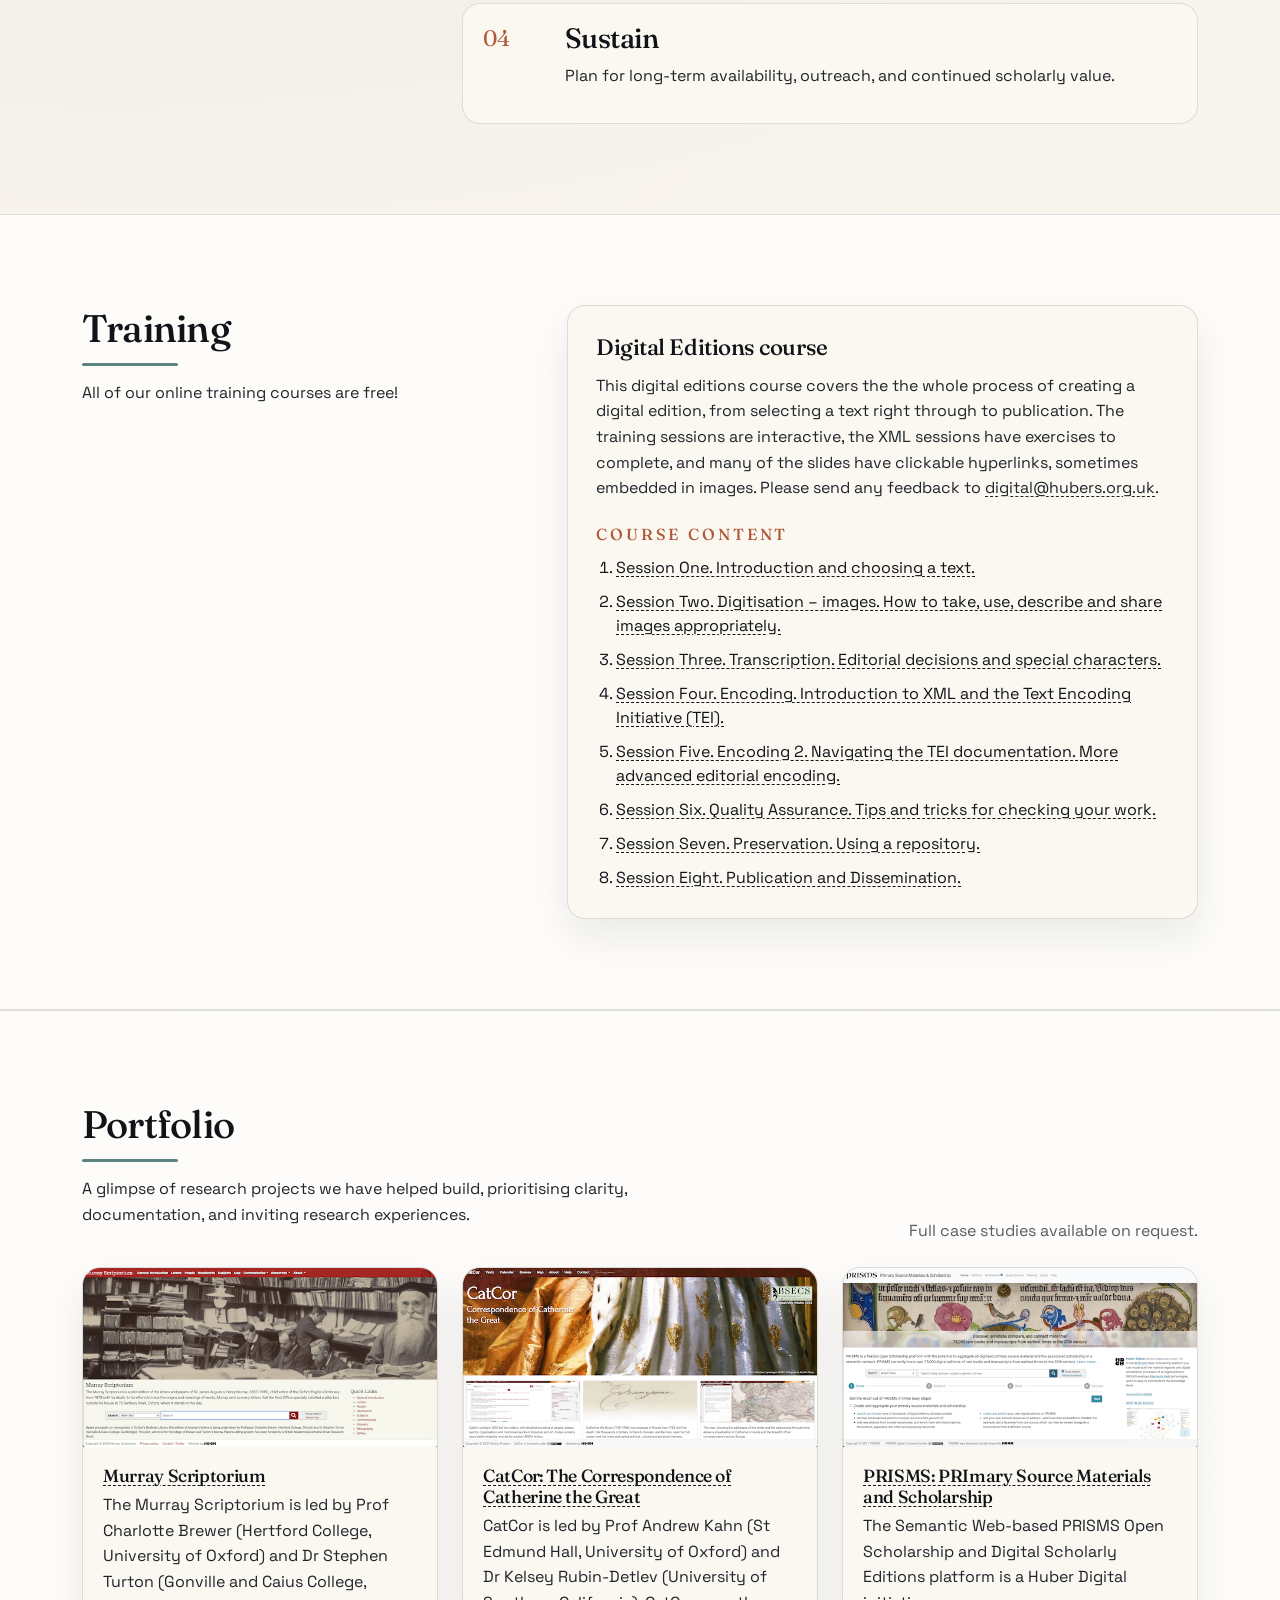
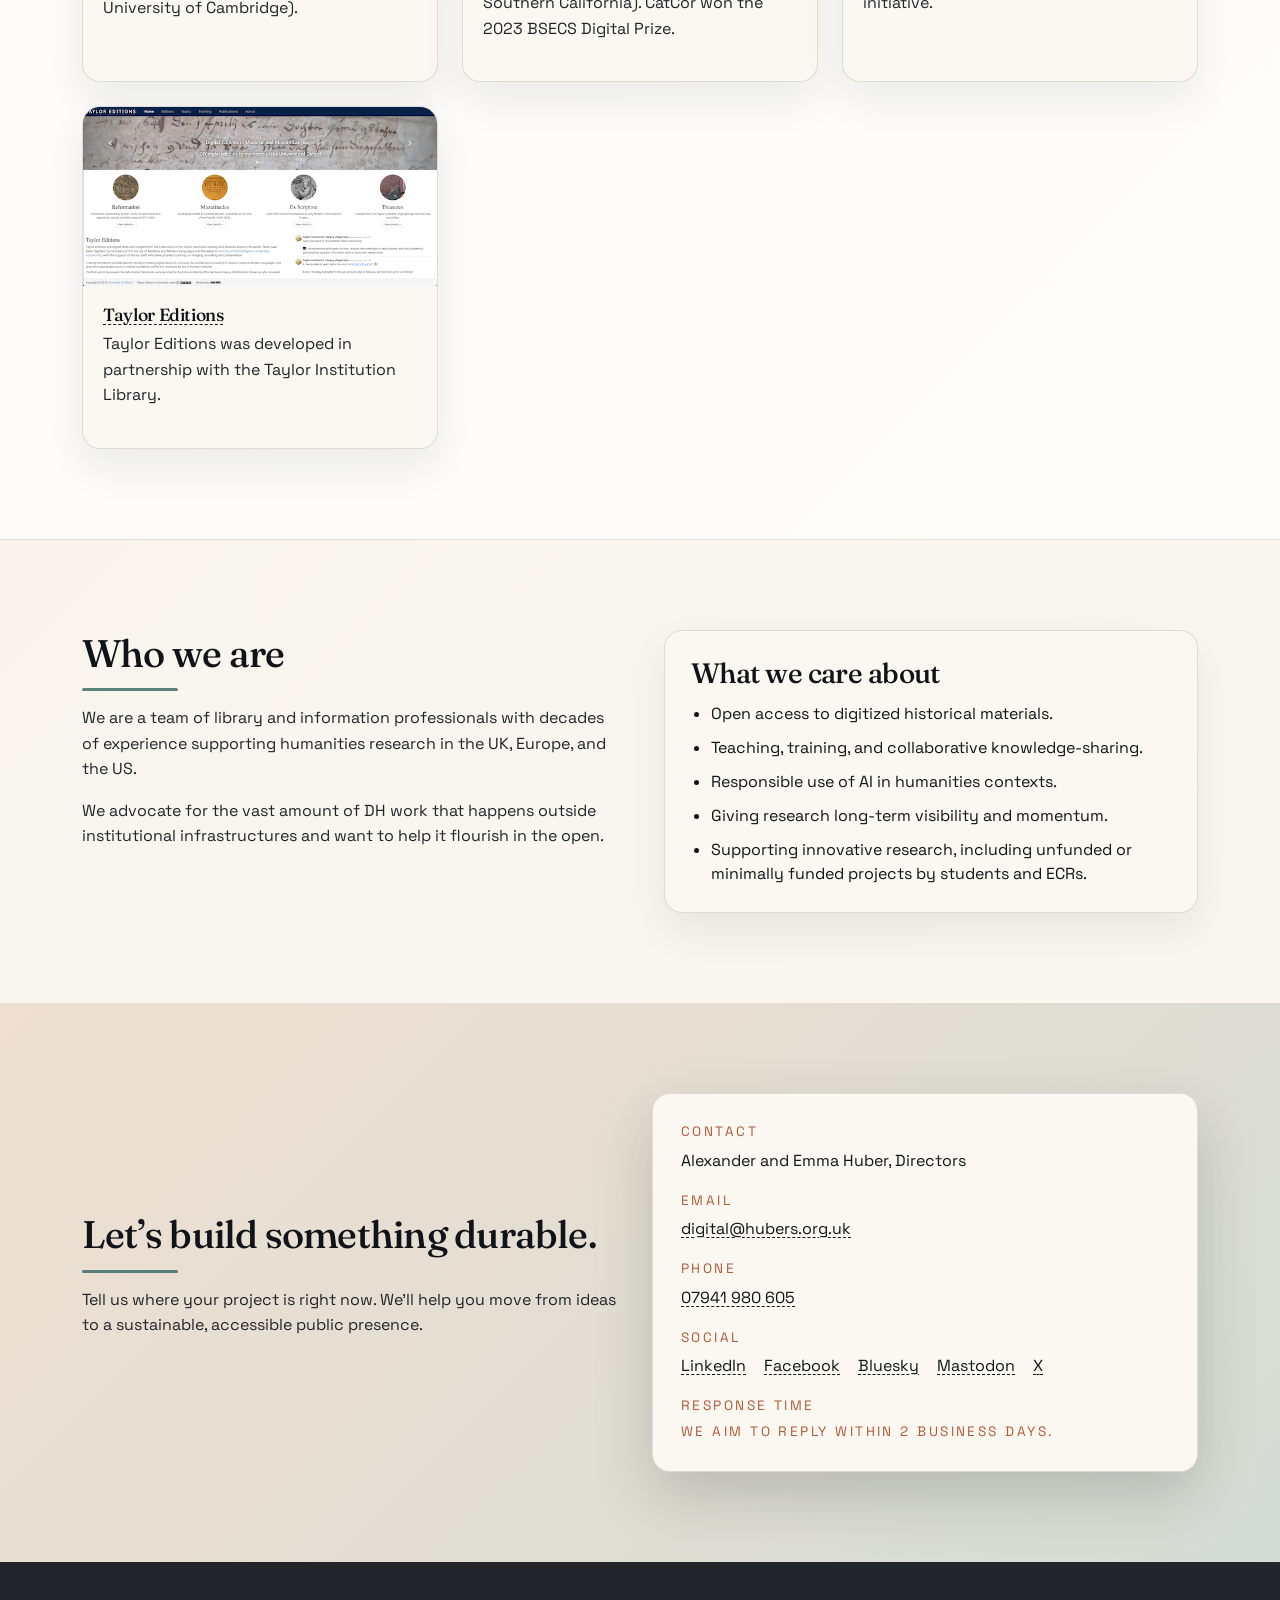
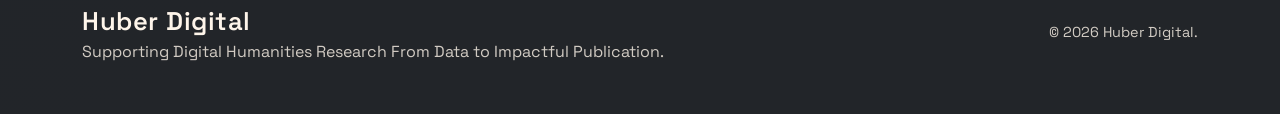
==== commit f837c2b4: "v0.19" ====
--- a/index.html
+++ b/index.html
@@ -6,12 +6,6 @@
   <title>Huber Digital | Digital Humanities Consultancy</title>
   <meta name="description" content="Huber Digital is a Digital Humanities consultancy focused on standards, accessibility, and sustainable research websites.">
   <meta name="theme-color" content="#f4efe7">
-
-  <link rel="preconnect" href="https://fonts.googleapis.com">
-  <link rel="preconnect" href="https://fonts.gstatic.com" crossorigin>
-  <link href="https://fonts.googleapis.com/css2?family=Fraunces:wght@400;600;700&family=Space+Grotesk:wght@300;400;500;600&display=swap" rel="stylesheet">
-  <link href="https://cdn.jsdelivr.net/npm/bootstrap@5.3.3/dist/css/bootstrap.min.css" rel="stylesheet">
-  <link rel="stylesheet" href="assets/css/styles.css">
   <link rel="apple-touch-icon" sizes="57x57" href="/apple-icon-57x57.png">
   <link rel="apple-touch-icon" sizes="60x60" href="/apple-icon-60x60.png">
   <link rel="apple-touch-icon" sizes="72x72" href="/apple-icon-72x72.png">
@@ -28,7 +22,11 @@
   <link rel="manifest" href="/manifest.json">
   <meta name="msapplication-TileColor" content="#ffffff">
   <meta name="msapplication-TileImage" content="/ms-icon-144x144.png">
-  <meta name="theme-color" content="#ffffff">
+  <link rel="preconnect" href="https://fonts.googleapis.com">
+  <link rel="preconnect" href="https://fonts.gstatic.com" crossorigin>
+  <link href="https://fonts.googleapis.com/css2?family=Fraunces:wght@400;600;700&family=Space+Grotesk:wght@300;400;500;600&display=swap" rel="stylesheet">
+  <link href="https://cdn.jsdelivr.net/npm/bootstrap@5.3.3/dist/css/bootstrap.min.css" rel="stylesheet" integrity="sha384-QWTKZyjpPEjISv5WaRU9OFeRpok6YctnYmDr5pNlyT2bRjXh0JMhjY6hW+ALEwIH" crossorigin="anonymous">
+  <link rel="stylesheet" href="assets/css/styles.css">
 </head>
 <body>
   <header class="site-header fixed-top">
@@ -324,7 +322,8 @@
               <img src="images/portfolio/screenshot-2025-10-21-at-23.00.35-2.png" alt="PRISMS website" loading="lazy">
               <div class="portfolio-caption">
                 <h3><a href="https://www.prisms.digital/" target="_blank" rel="noopener">PRISMS: PRImary Source Materials and Scholarship</a></h3>
-                <p>The Semantic Web-based PRISMS Open Scholarship platform in a
+                <p>The Semantic Web-based PRISMS Open Scholarship and Digital
+                Scholarly Editions platform is a
                 Huber Digital initiative.</p>
               </div>
             </div>
@@ -422,7 +421,7 @@
     </div>
   </footer>
 
-  <script src="https://cdn.jsdelivr.net/npm/bootstrap@5.3.3/dist/js/bootstrap.bundle.min.js"></script>
+  <script src="https://cdn.jsdelivr.net/npm/bootstrap@5.3.3/dist/js/bootstrap.bundle.min.js" integrity="sha384-YvpcrYf0tY3lHB60NNkmXc5s9fDVZLESaAA55NDzOxhy9GkcIdslK1eN7N6jIeHz" crossorigin="anonymous"></script>
   <script src="assets/js/main.js"></script>
 </body>
 </html>
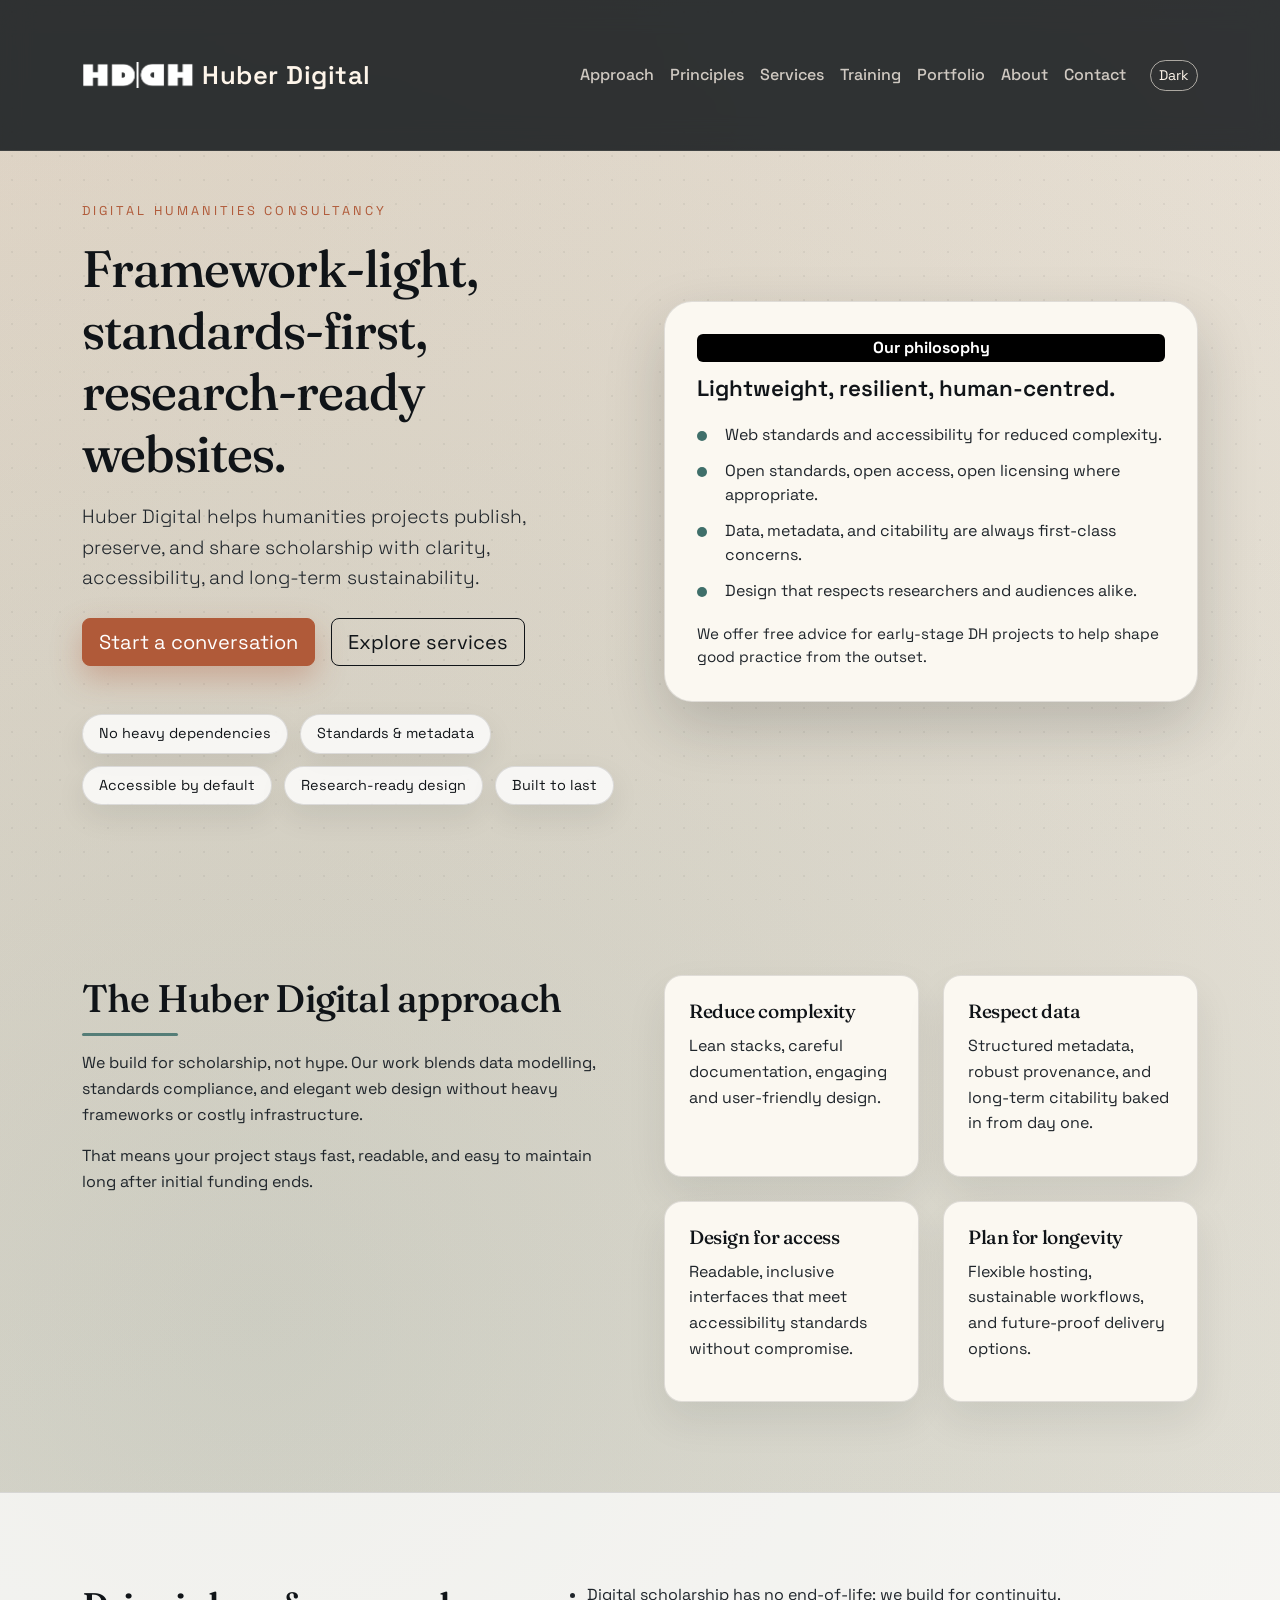
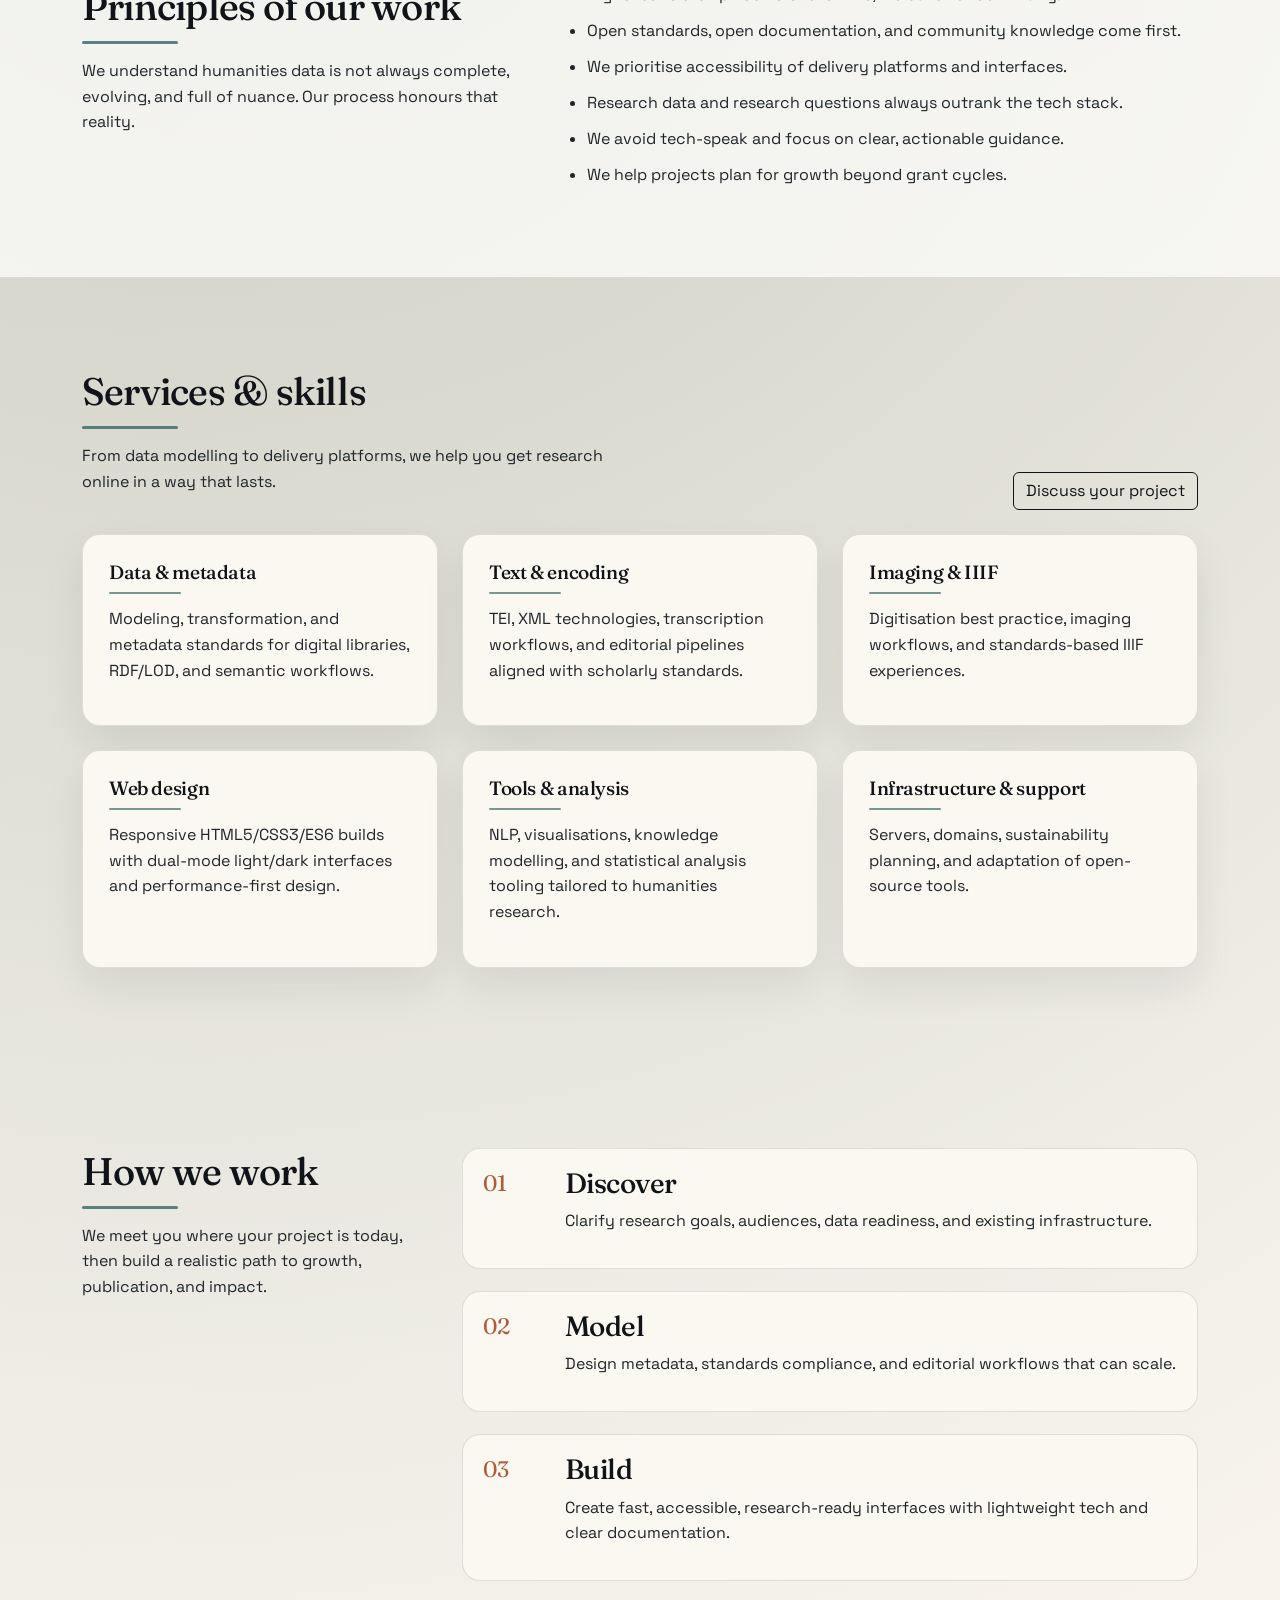
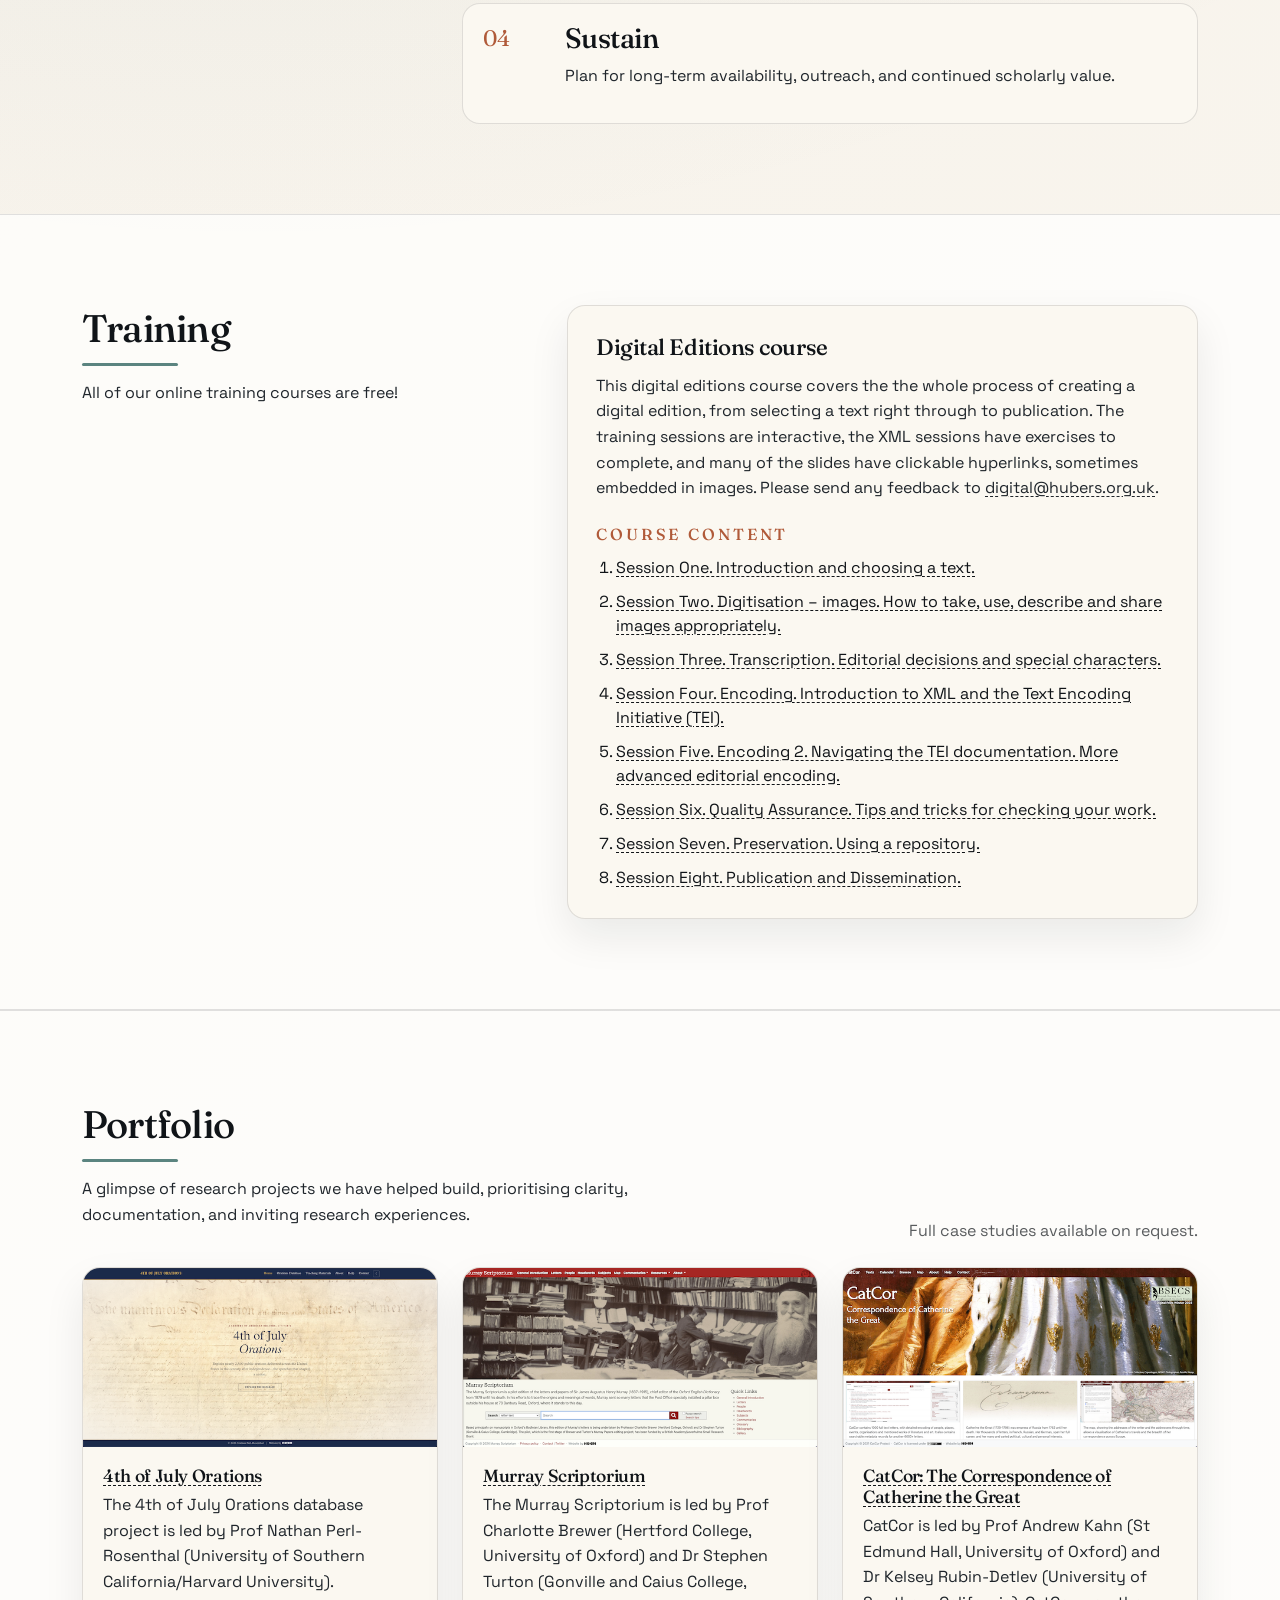
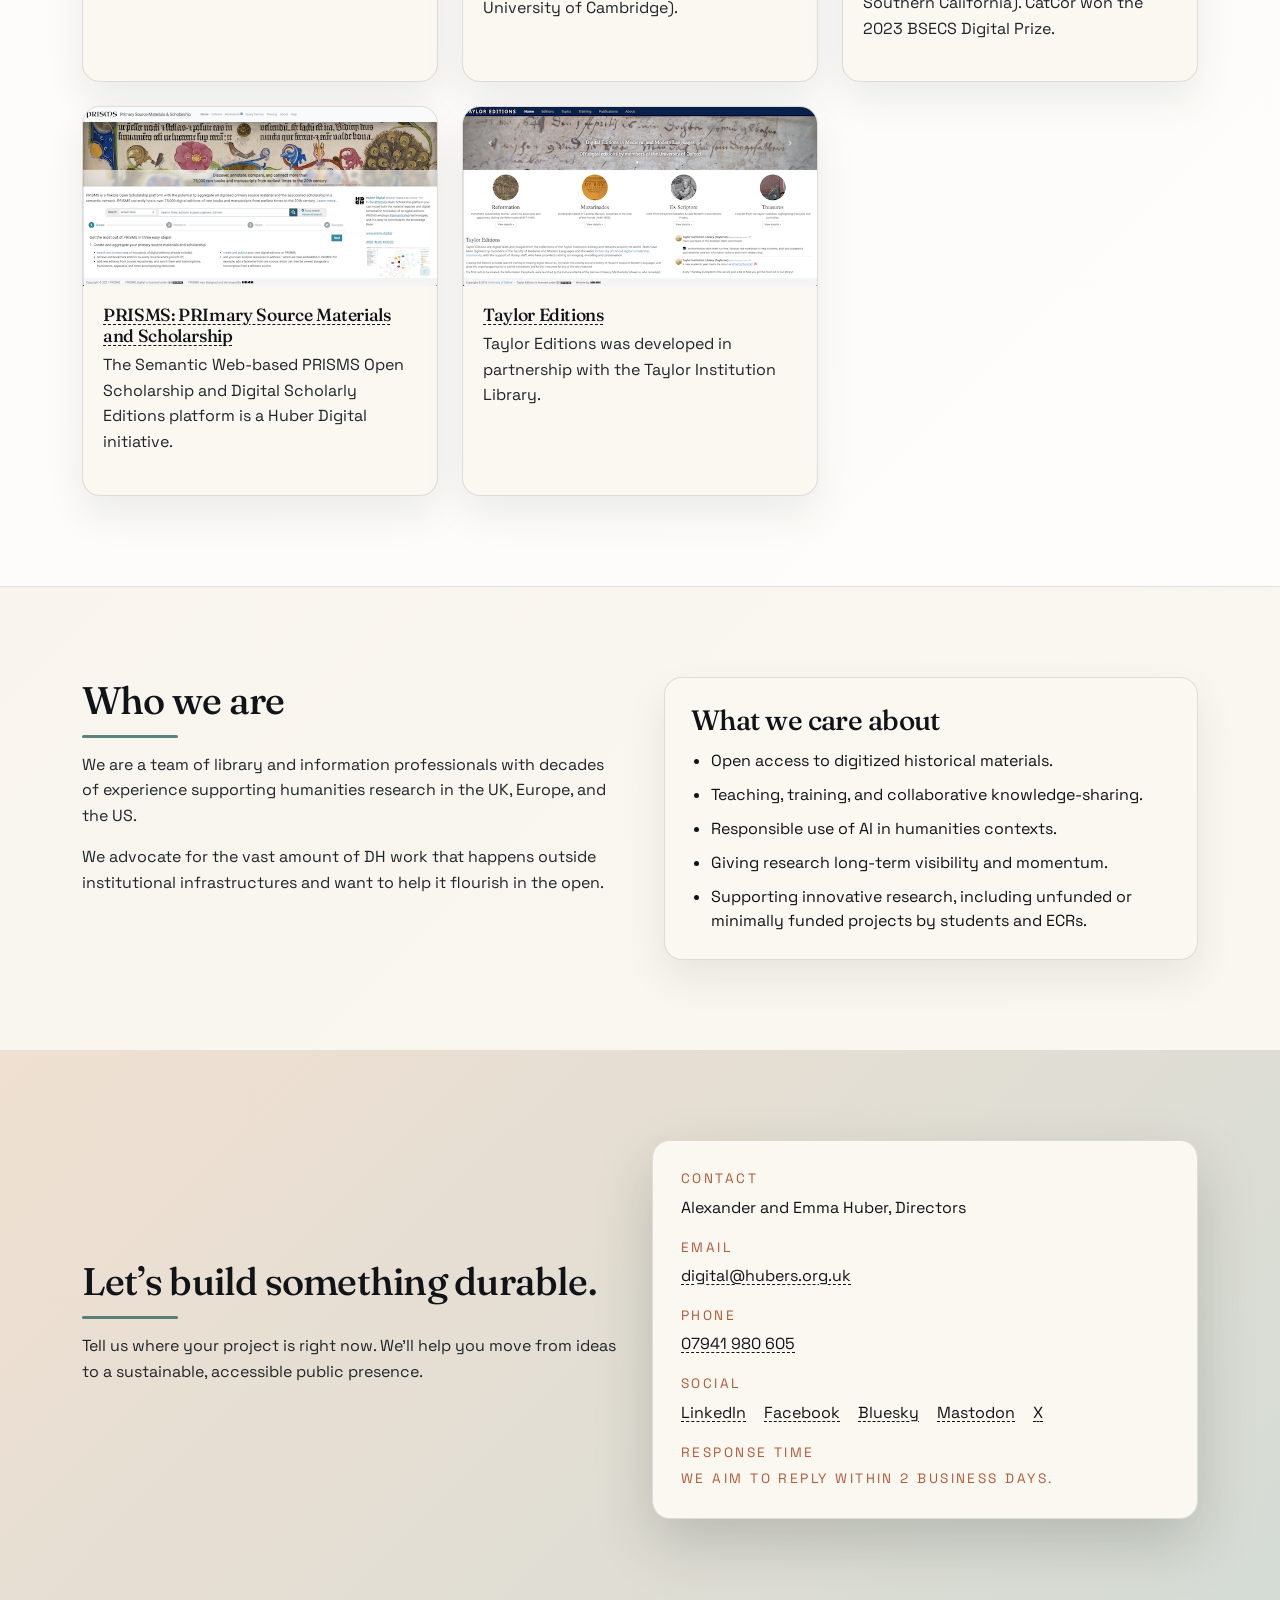
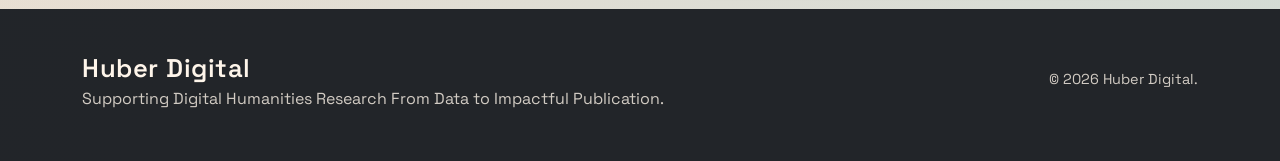
==== commit 034796a3: "v0.20" ====
--- a/index.html
+++ b/index.html
@@ -295,6 +295,20 @@
           <div class="col-md-6 col-lg-4">
             <div class="portfolio-card">
               <img
+              src="images/portfolio/screenshot-2026-04-11-at-09.39.31-2.png"
+              alt="4th of July Orations website" loading="lazy">
+              <div class="portfolio-caption">
+                <h3><a href="https://www.julyfourthorations.org/"
+                target="_blank" rel="noopener">4th of July Orations</a></h3> 
+                <p>The 4th of July Orations database project is led by Prof 
+                Nathan Perl-Rosenthal (University of Southern California/Harvard
+                University).</p> 
+              </div>
+            </div>
+          </div>
+          <div class="col-md-6 col-lg-4">
+            <div class="portfolio-card">
+              <img
               src="images/portfolio/screenshot-2025-10-21-at-23.00.02-2.png"
               alt="Murray Scriptorium website" loading="lazy">
               <div class="portfolio-caption">
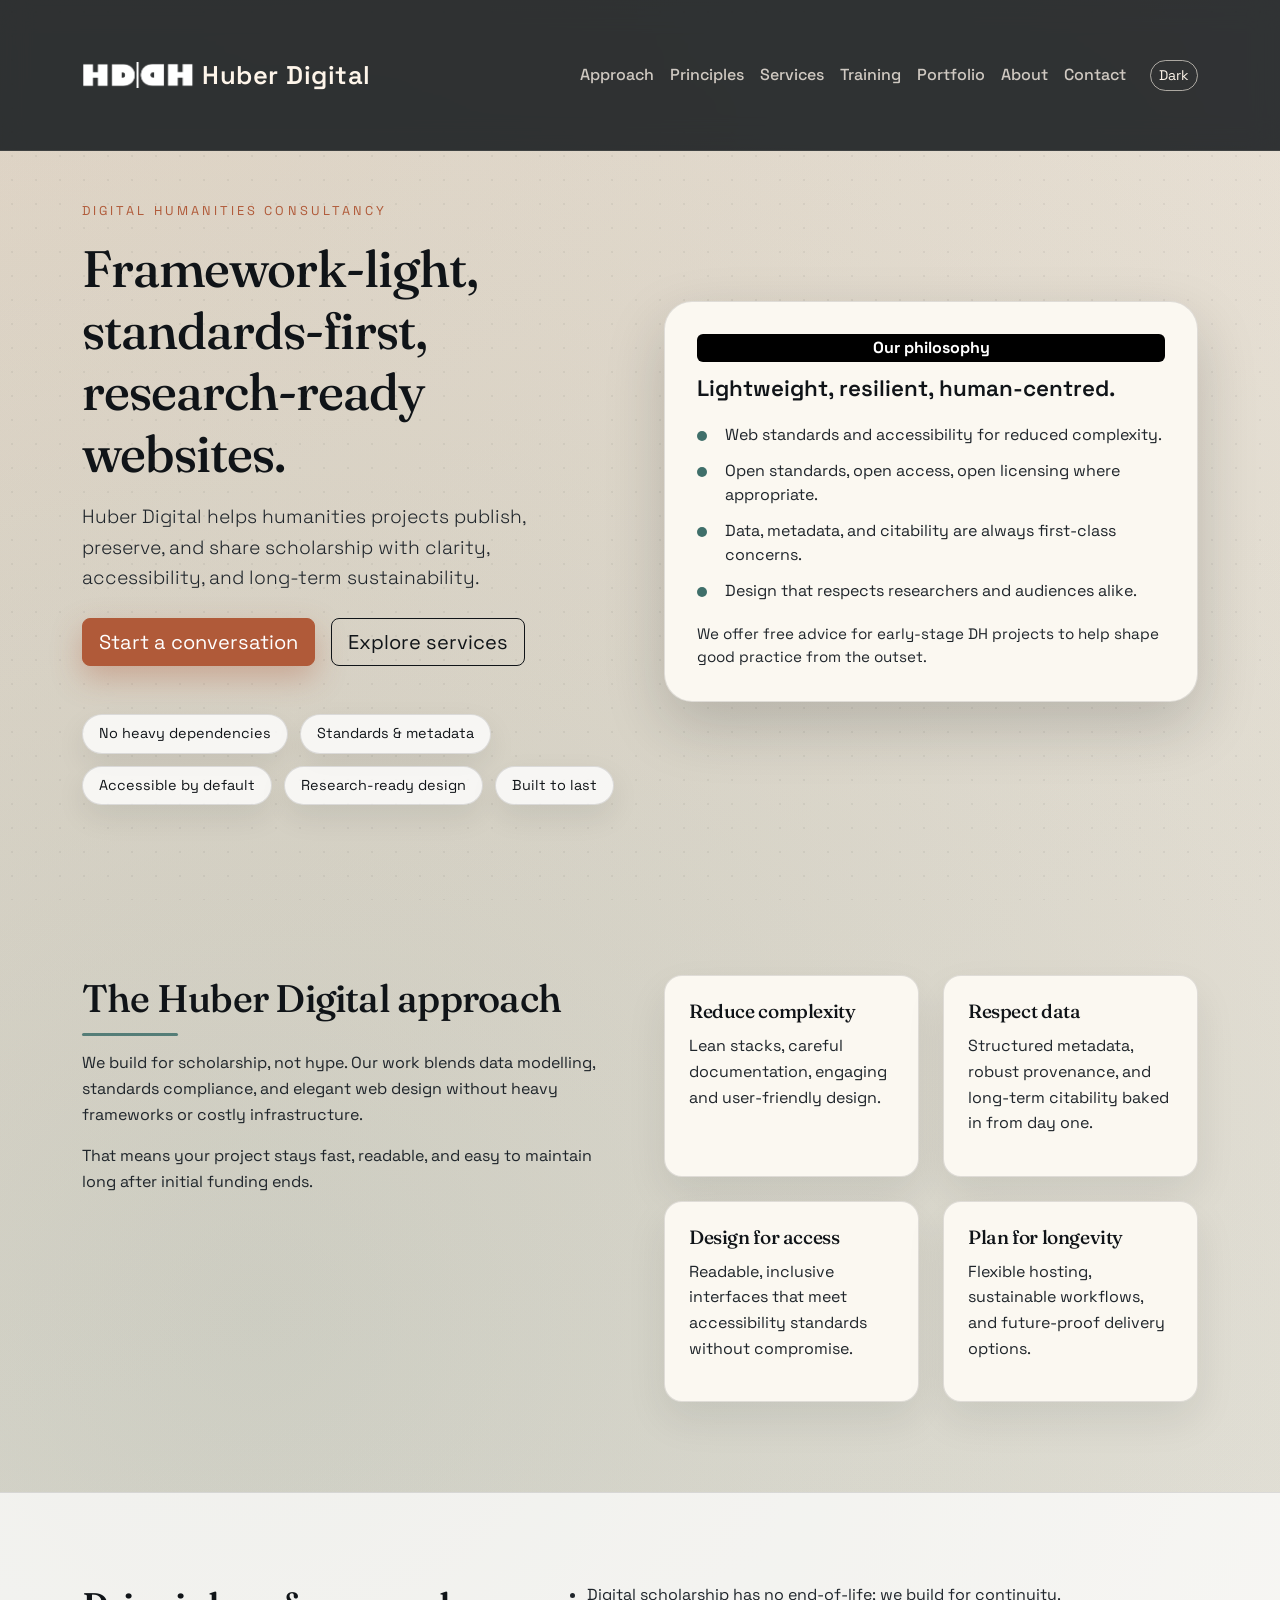
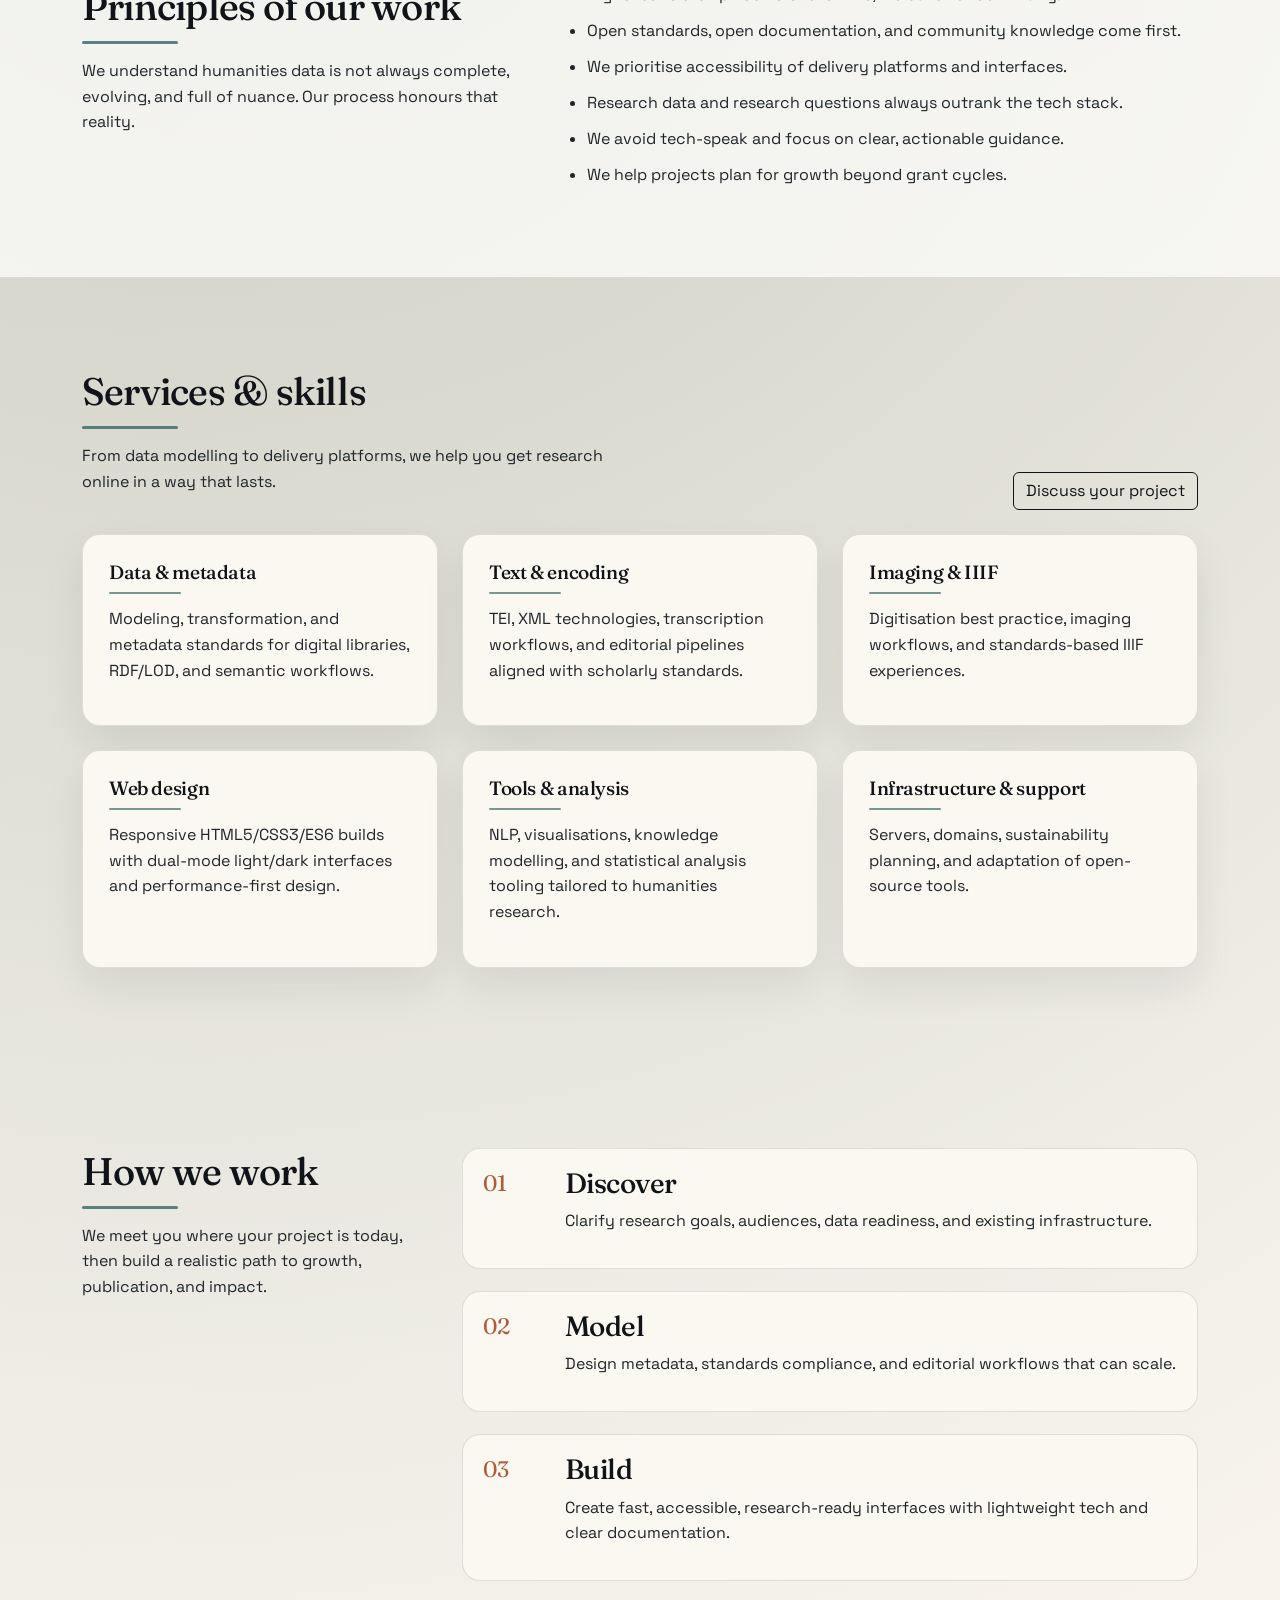
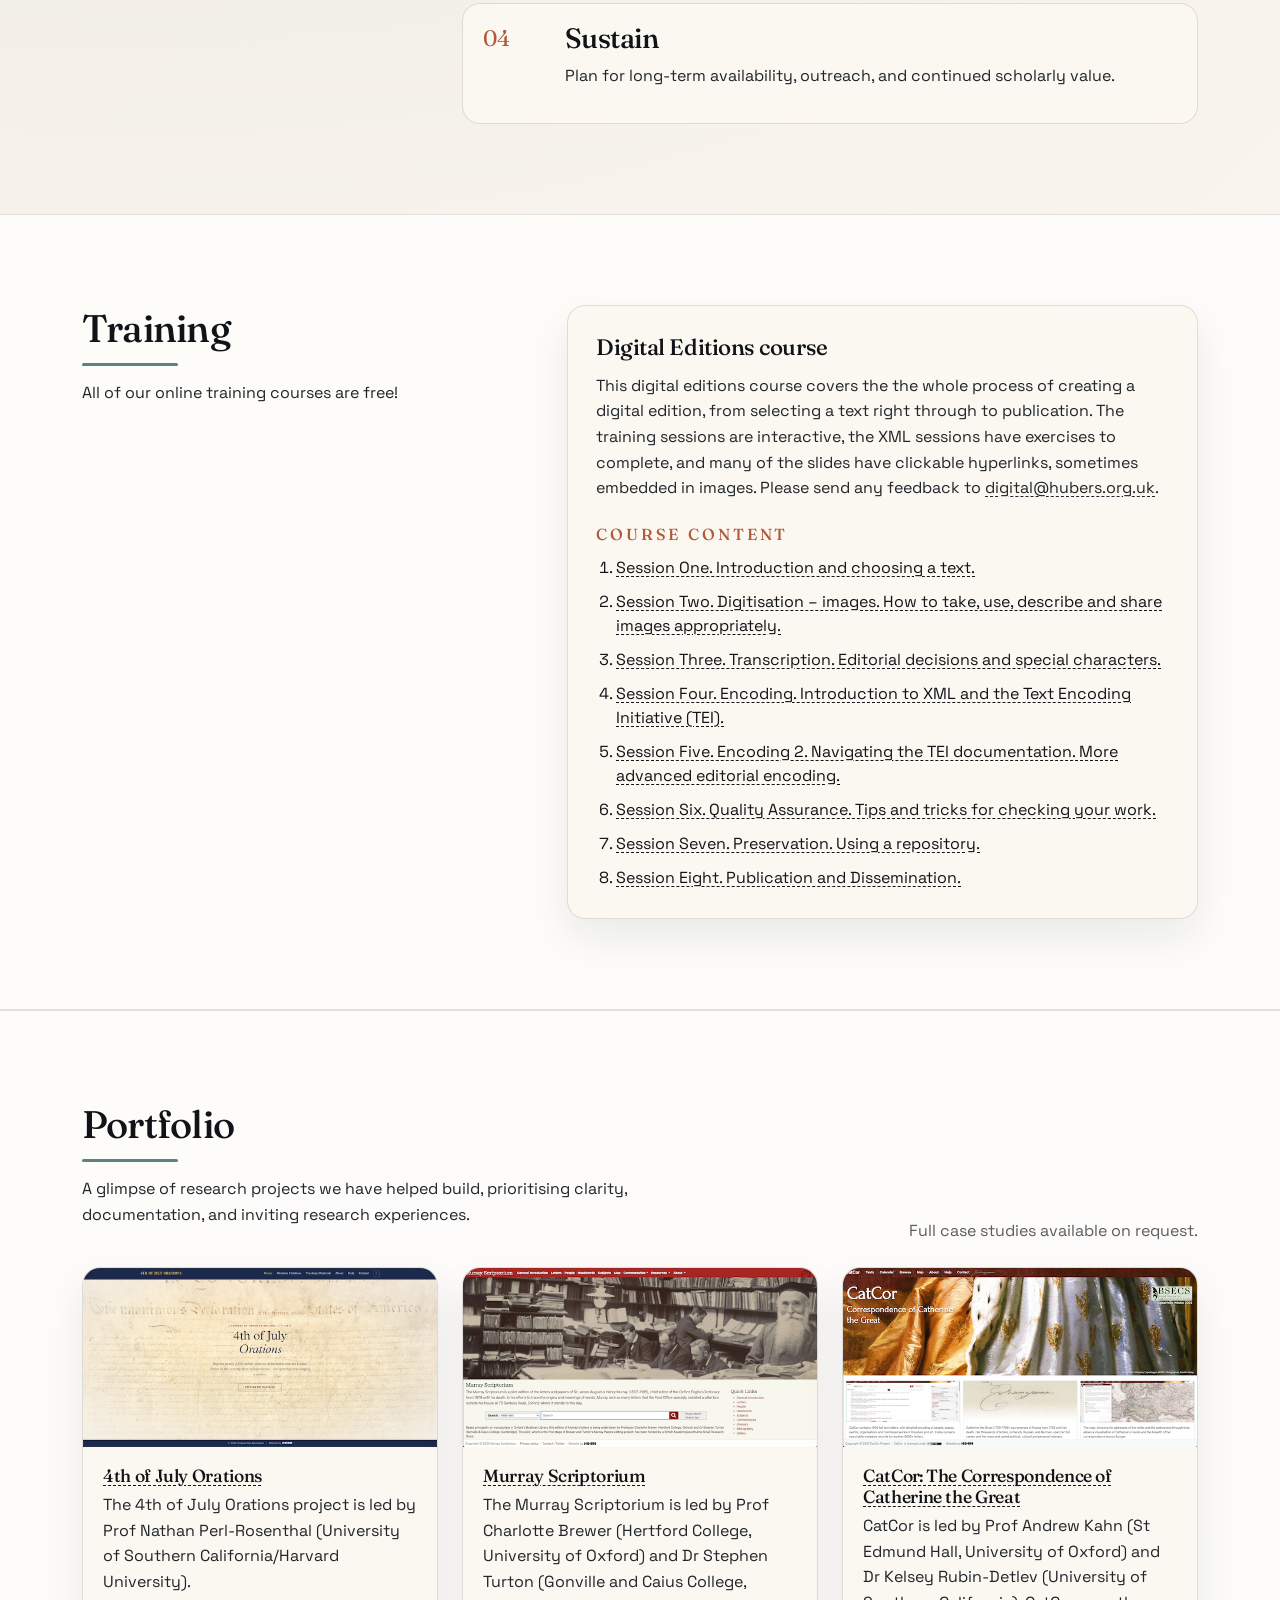
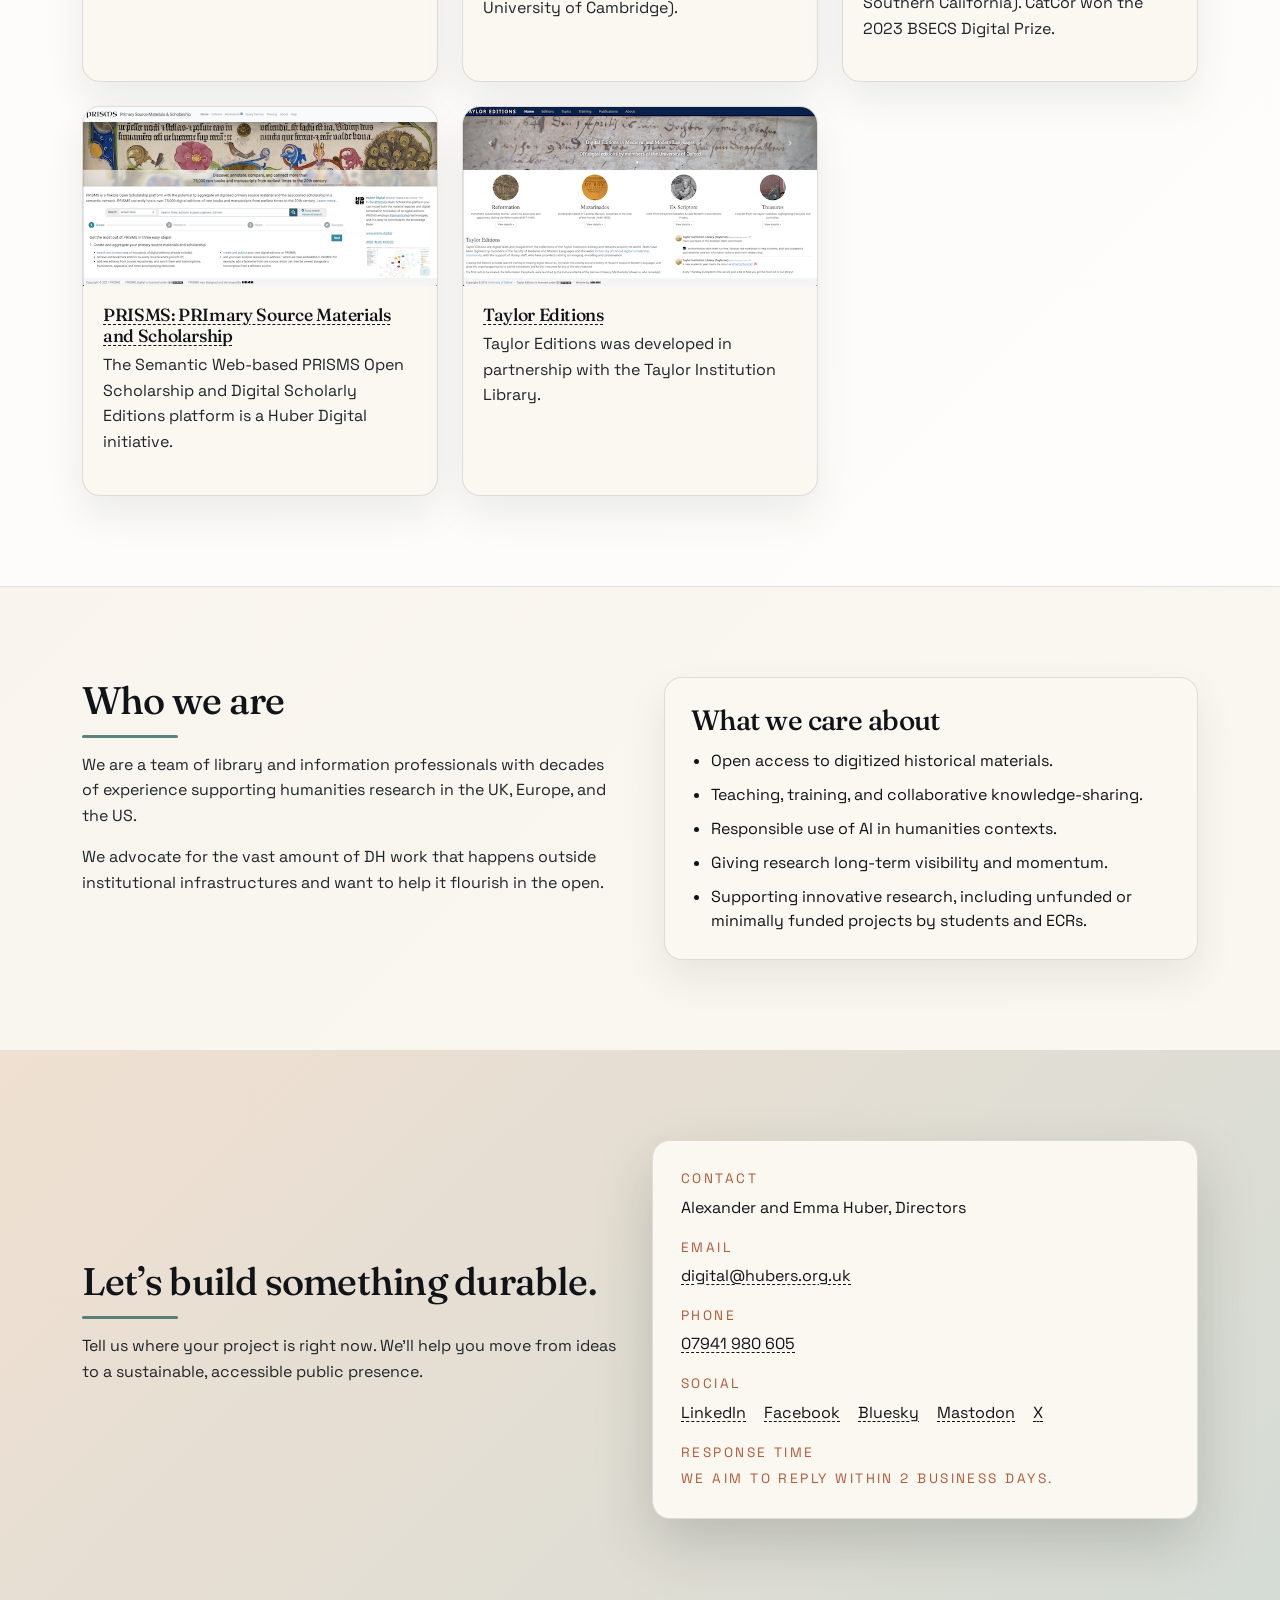
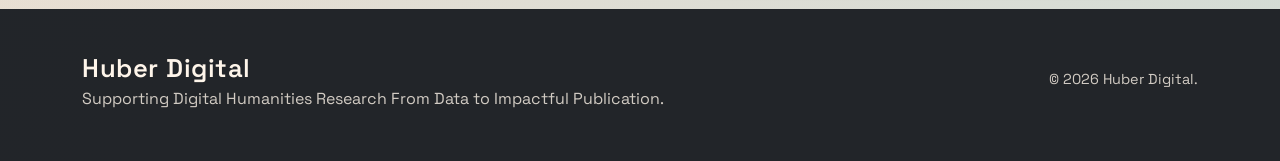
==== commit 4621990b: "v0.21" ====
--- a/index.html
+++ b/index.html
@@ -300,12 +300,27 @@
               <div class="portfolio-caption">
                 <h3><a href="https://www.julyfourthorations.org/"
                 target="_blank" rel="noopener">4th of July Orations</a></h3> 
-                <p>The 4th of July Orations database project is led by Prof 
+                <p>The 4th of July Orations project is led by Prof 
                 Nathan Perl-Rosenthal (University of Southern California/Harvard
                 University).</p> 
               </div>
             </div>
           </div>
+          <!--
+          <div class="col-md-6 col-lg-4">
+            <div class="portfolio-card">
+              <img
+              src="images/portfolio/"
+              alt="Spaces of Translation website" loading="lazy">
+              <div class="portfolio-caption">
+                <h3><a href="https://spacesoftranslation.uni-mainz.de/"
+                target="_blank" rel="noopener">Spaces of Translation</a></h3> 
+                <p>The Spaces of Translation project is led by Prof Andrew
+                Thacker (Nottingham Trent University) and Prof Alison E. Martin (Johannes Gutenberg University Mainz).</p> 
+              </div>
+            </div>
+          </div>
+          -->
           <div class="col-md-6 col-lg-4">
             <div class="portfolio-card">
               <img
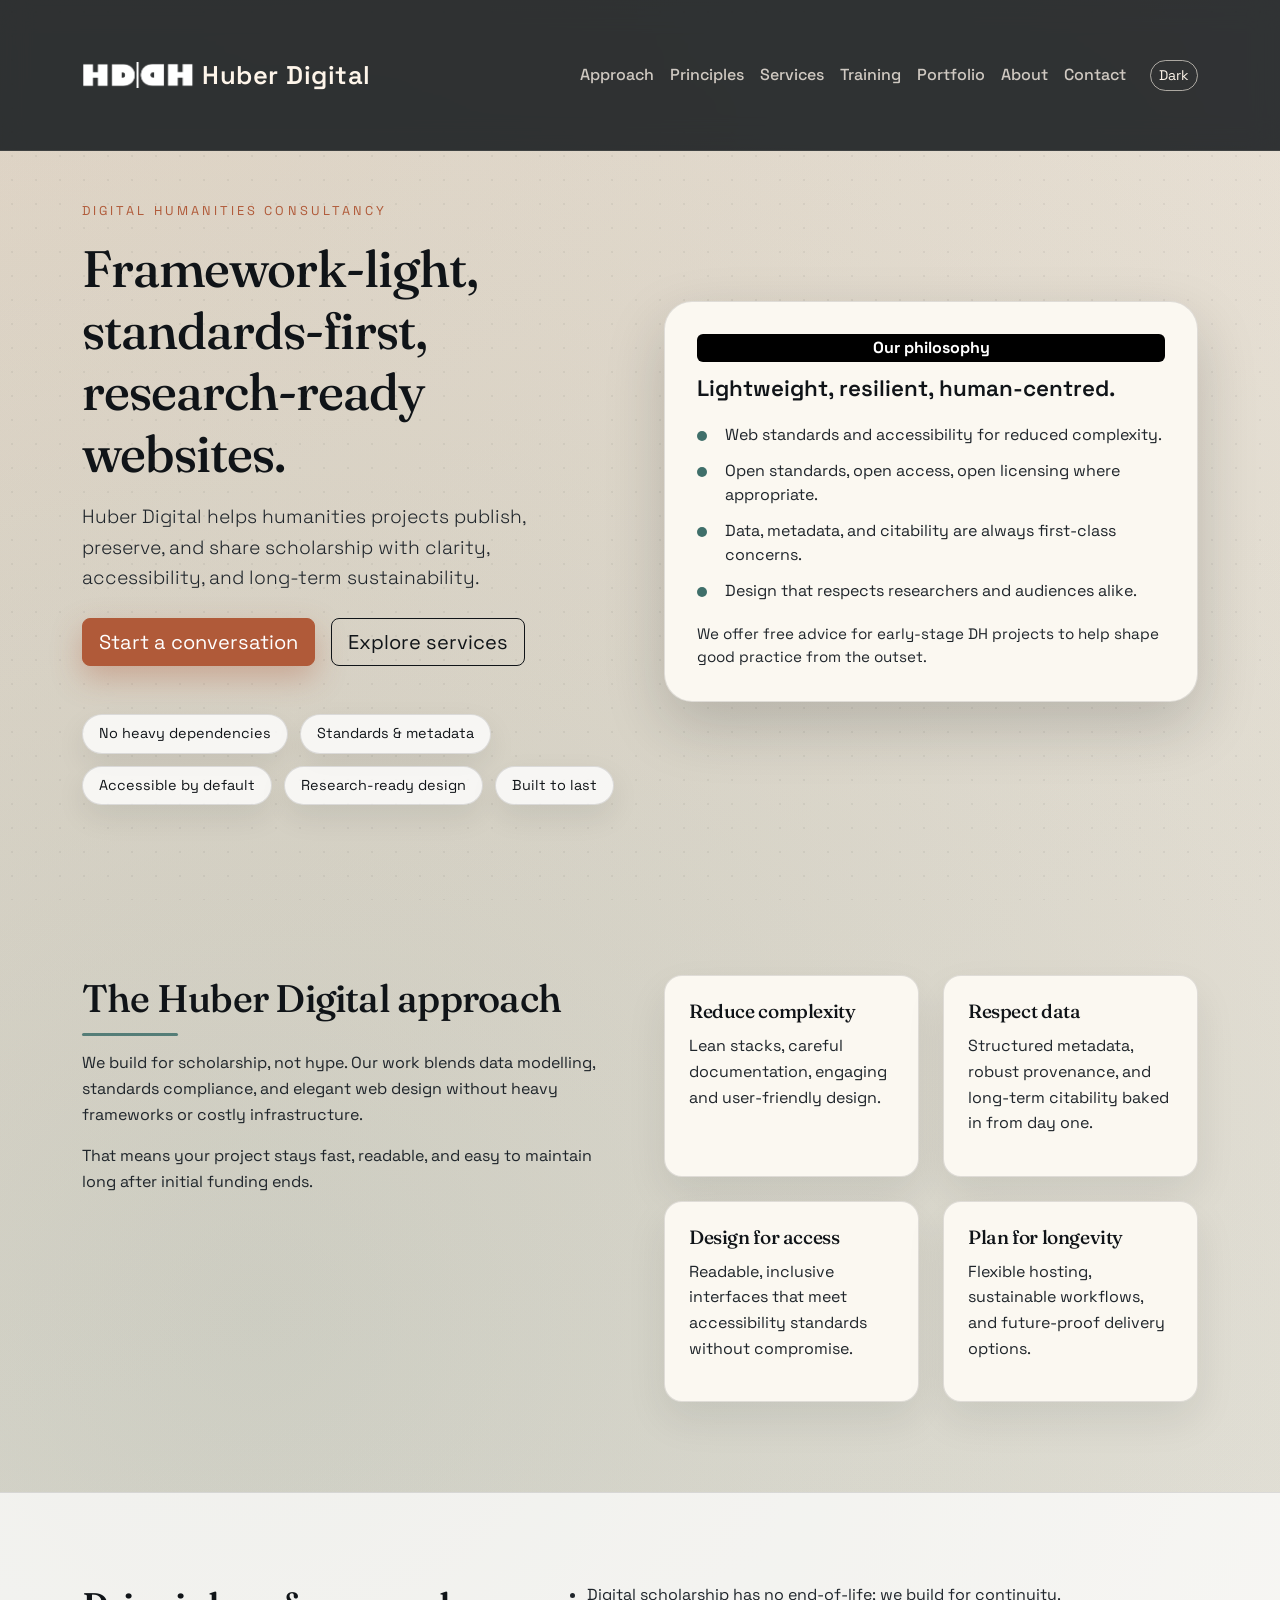
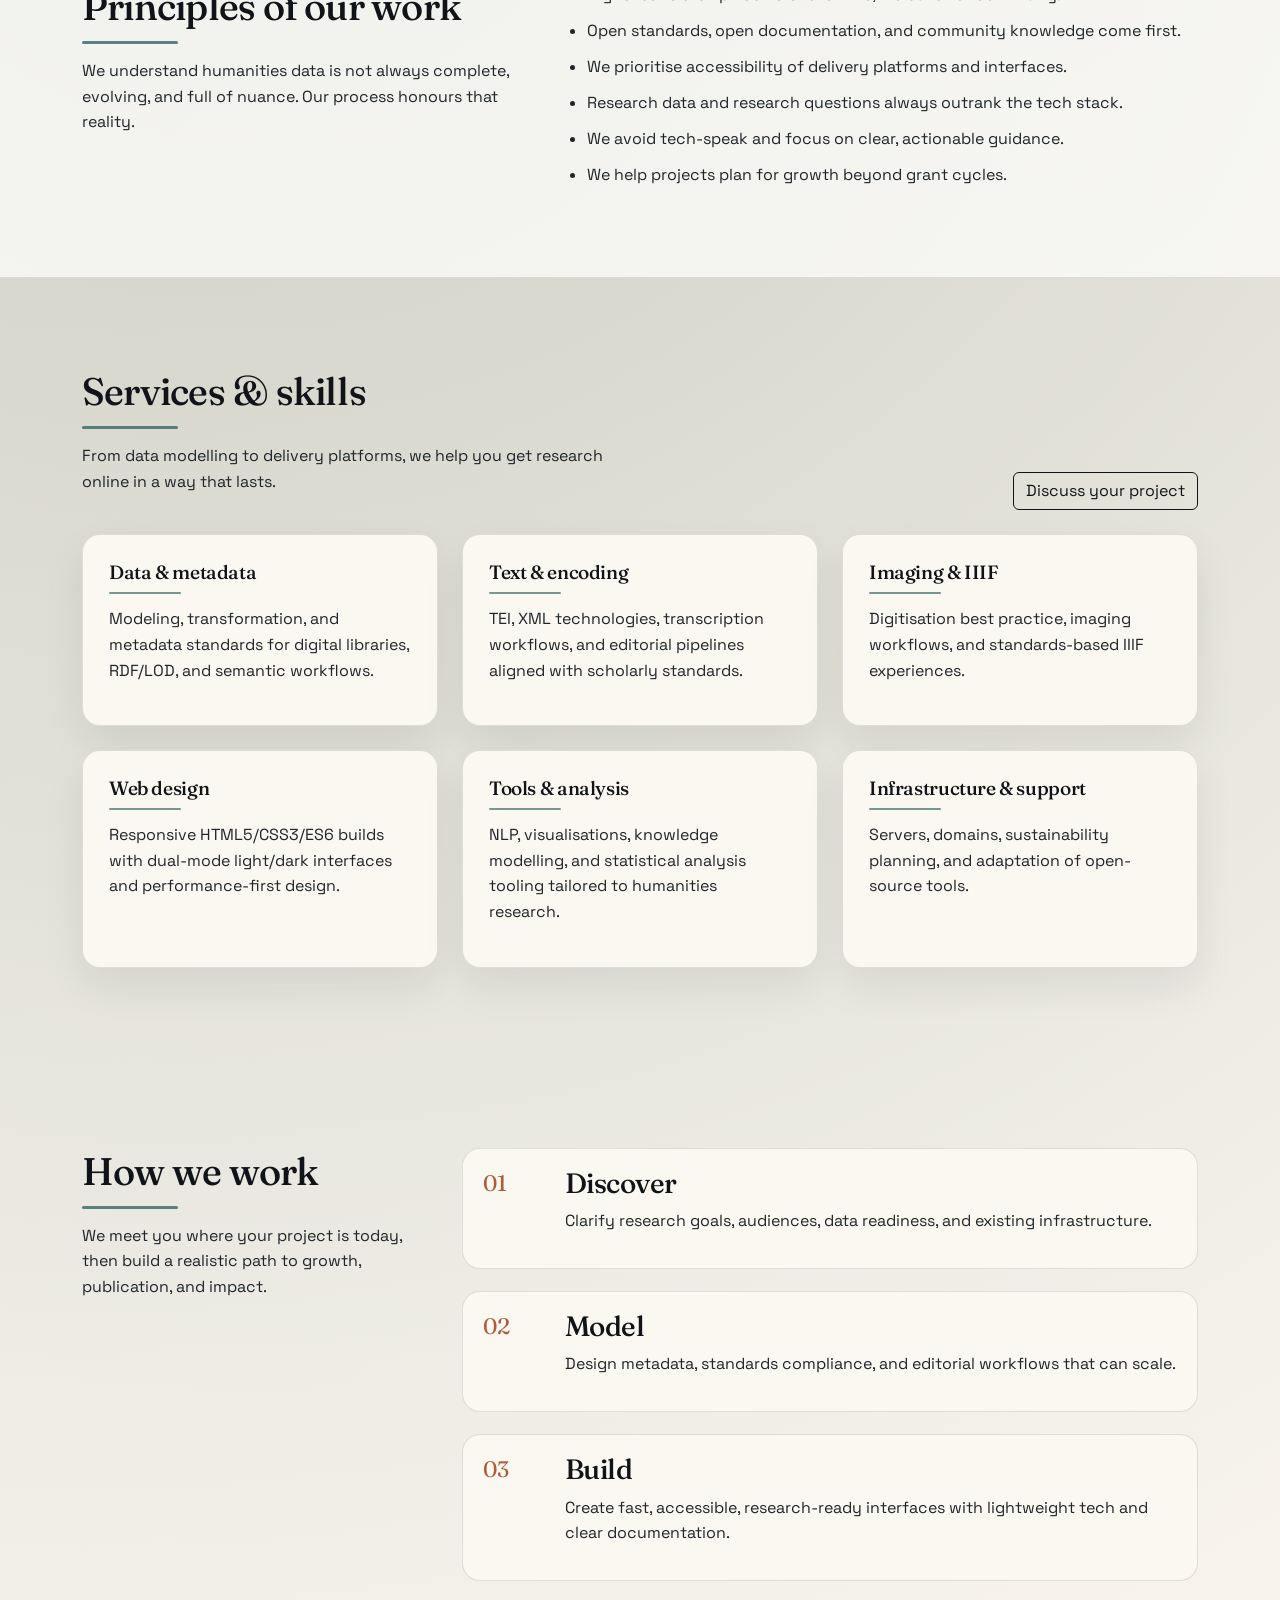
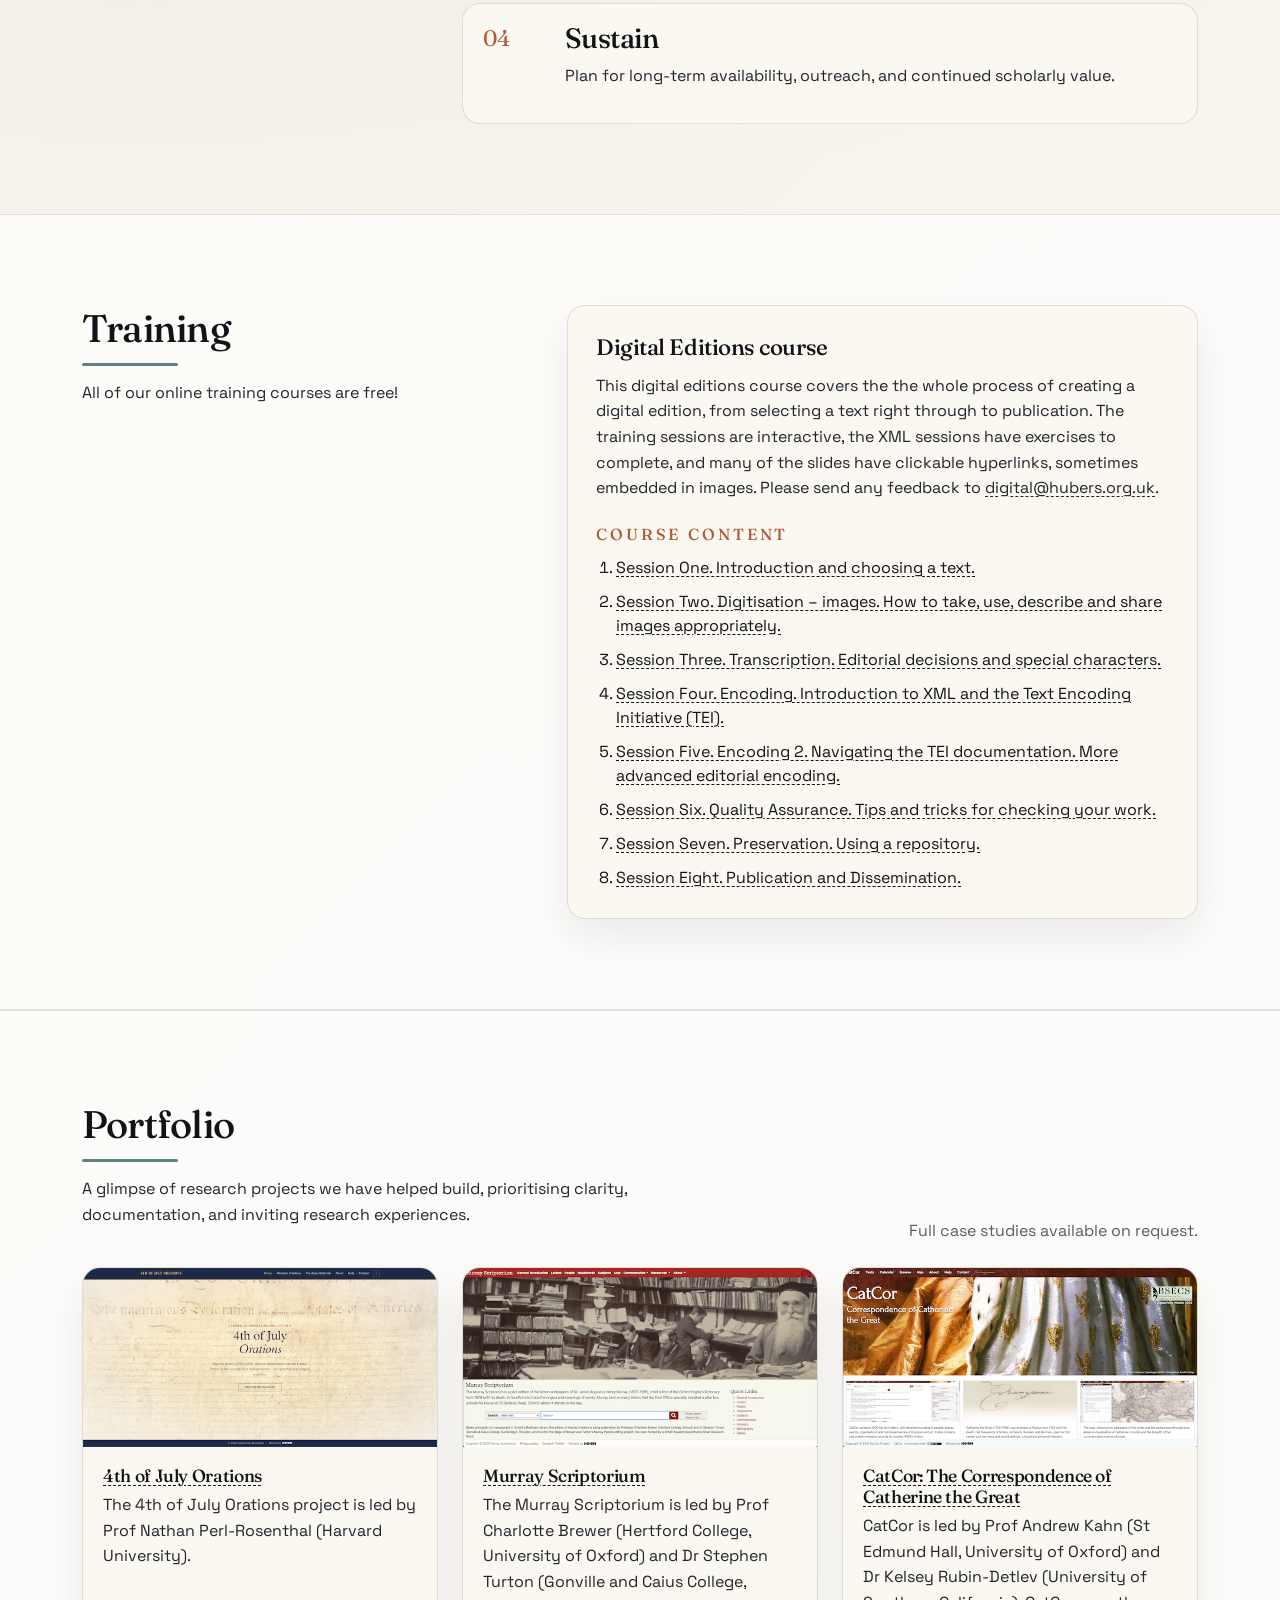
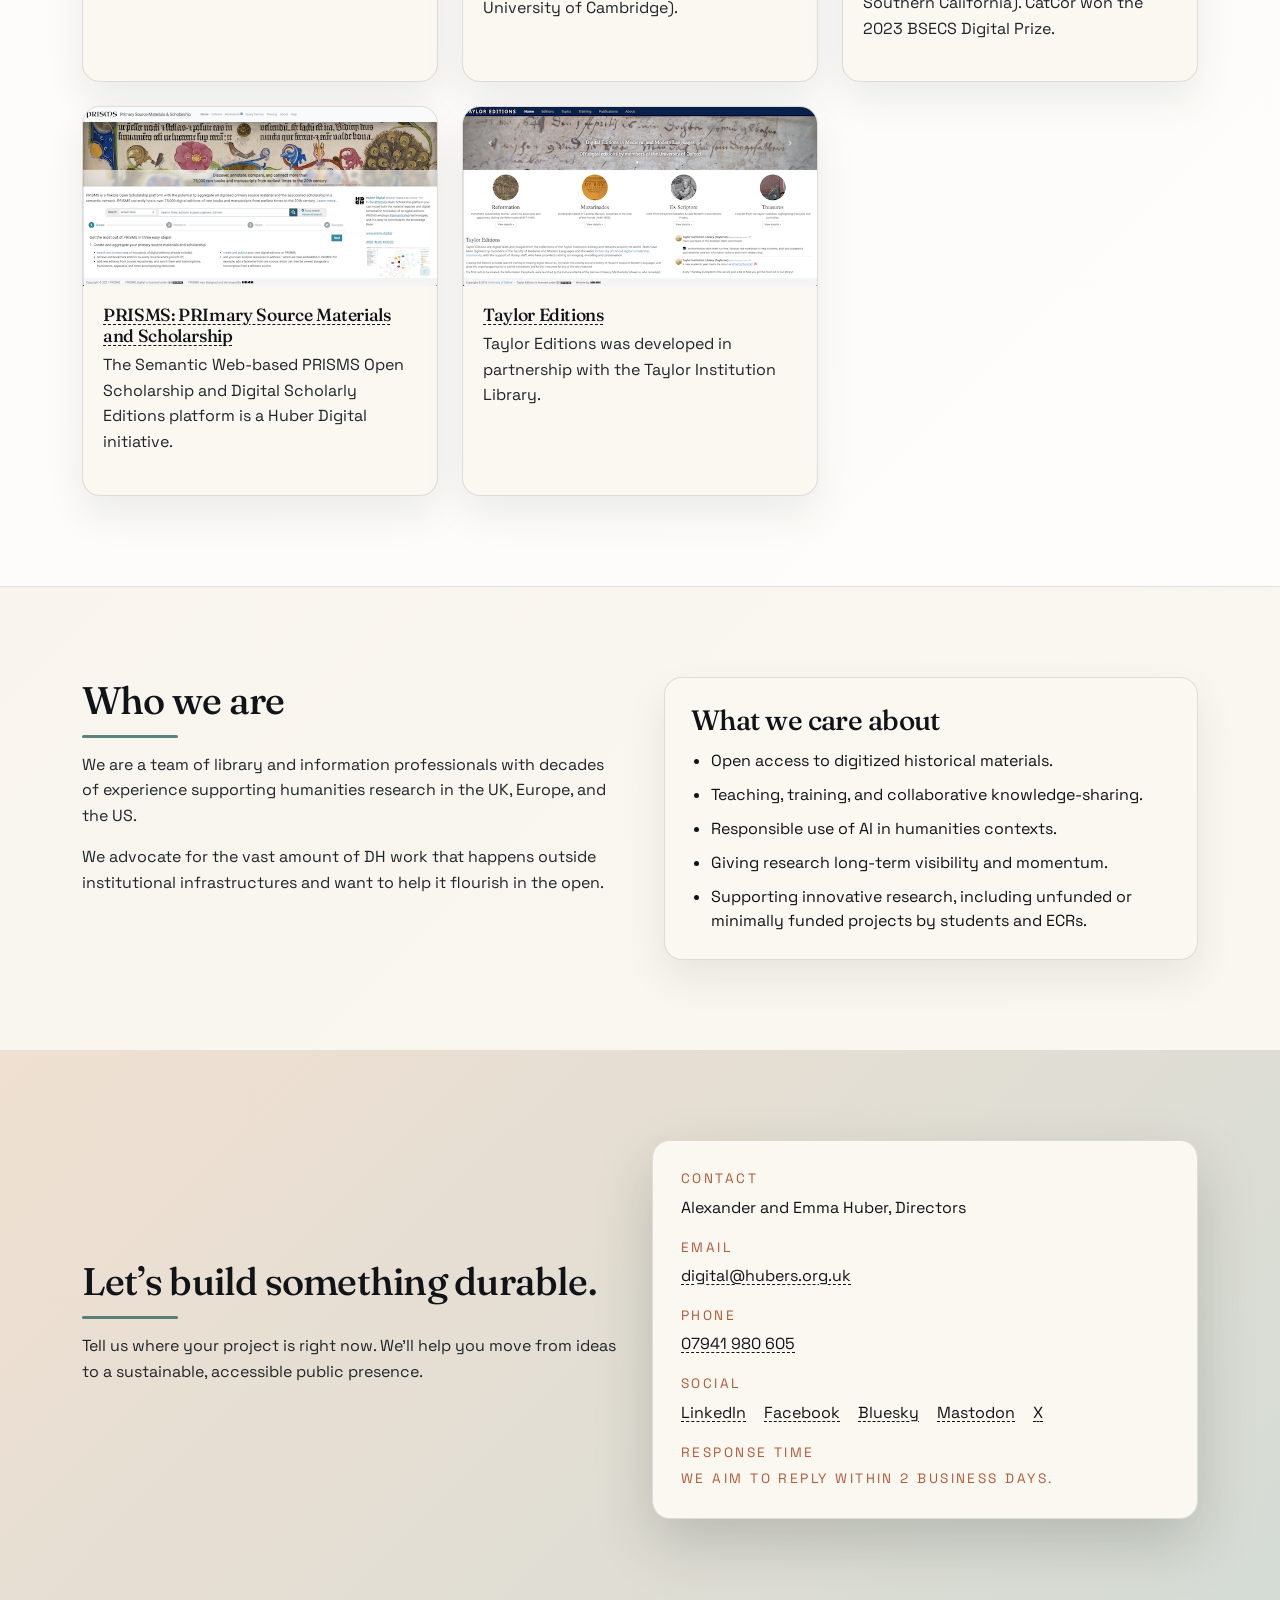
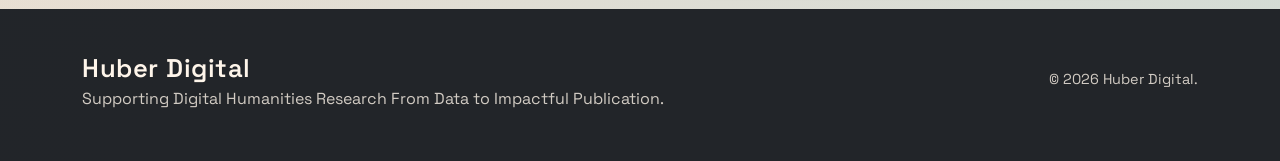
==== commit b6c58310: "v0.22" ====
--- a/index.html
+++ b/index.html
@@ -301,7 +301,7 @@
                 <h3><a href="https://www.julyfourthorations.org/"
                 target="_blank" rel="noopener">4th of July Orations</a></h3> 
                 <p>The 4th of July Orations project is led by Prof 
-                Nathan Perl-Rosenthal (University of Southern California/Harvard
+                Nathan Perl-Rosenthal (Harvard
                 University).</p> 
               </div>
             </div>
@@ -314,9 +314,9 @@
               alt="Spaces of Translation website" loading="lazy">
               <div class="portfolio-caption">
                 <h3><a href="https://spacesoftranslation.uni-mainz.de/"
-                target="_blank" rel="noopener">Spaces of Translation</a></h3> 
-                <p>The Spaces of Translation project is led by Prof Andrew
-                Thacker (Nottingham Trent University) and Prof Alison E. Martin (Johannes Gutenberg University Mainz).</p> 
+                target="_blank" rel="noopener">Spaces of Translation: European Magazine Culture 1945–1965</a></h3> 
+                <p>The Spaces of Translation project is led by Profs Andrew
+                Thacker (Nottingham Trent University) and Alison E. Martin (Johannes Gutenberg University Mainz).</p> 
               </div>
             </div>
           </div>
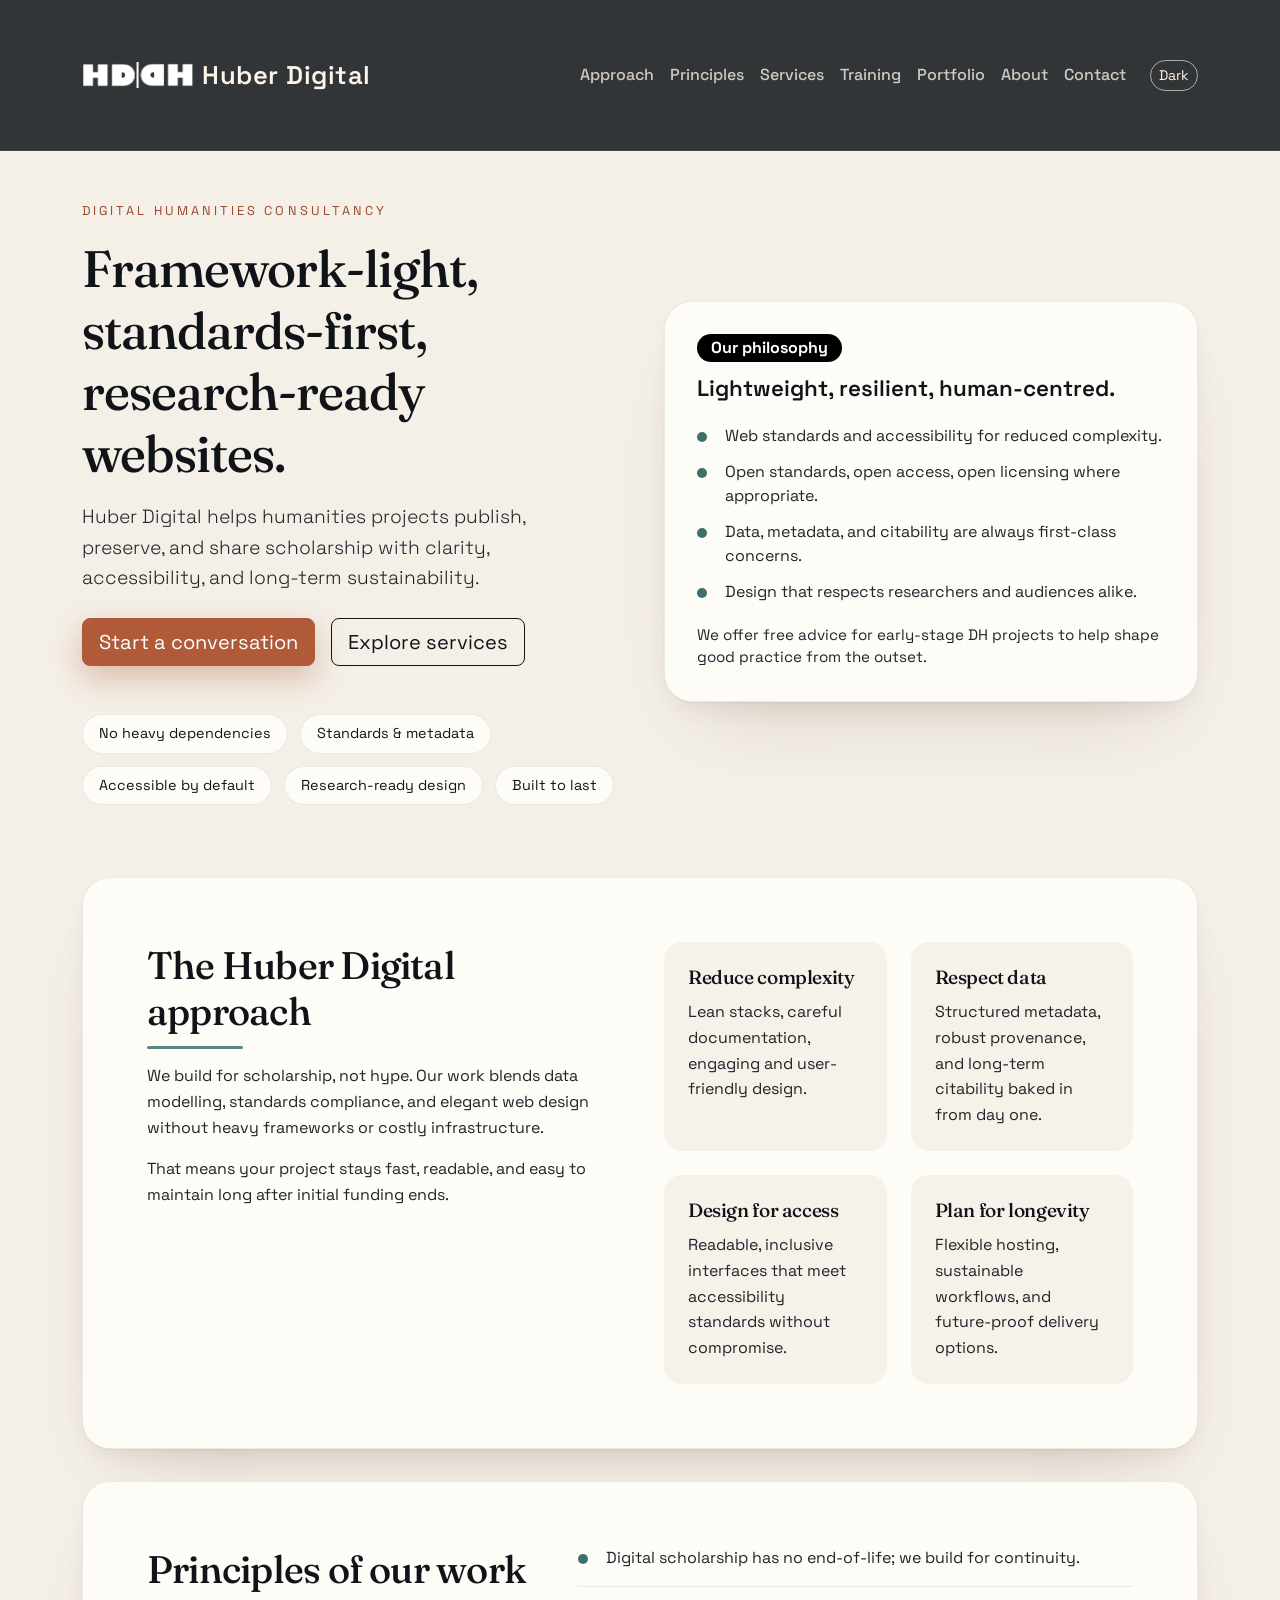
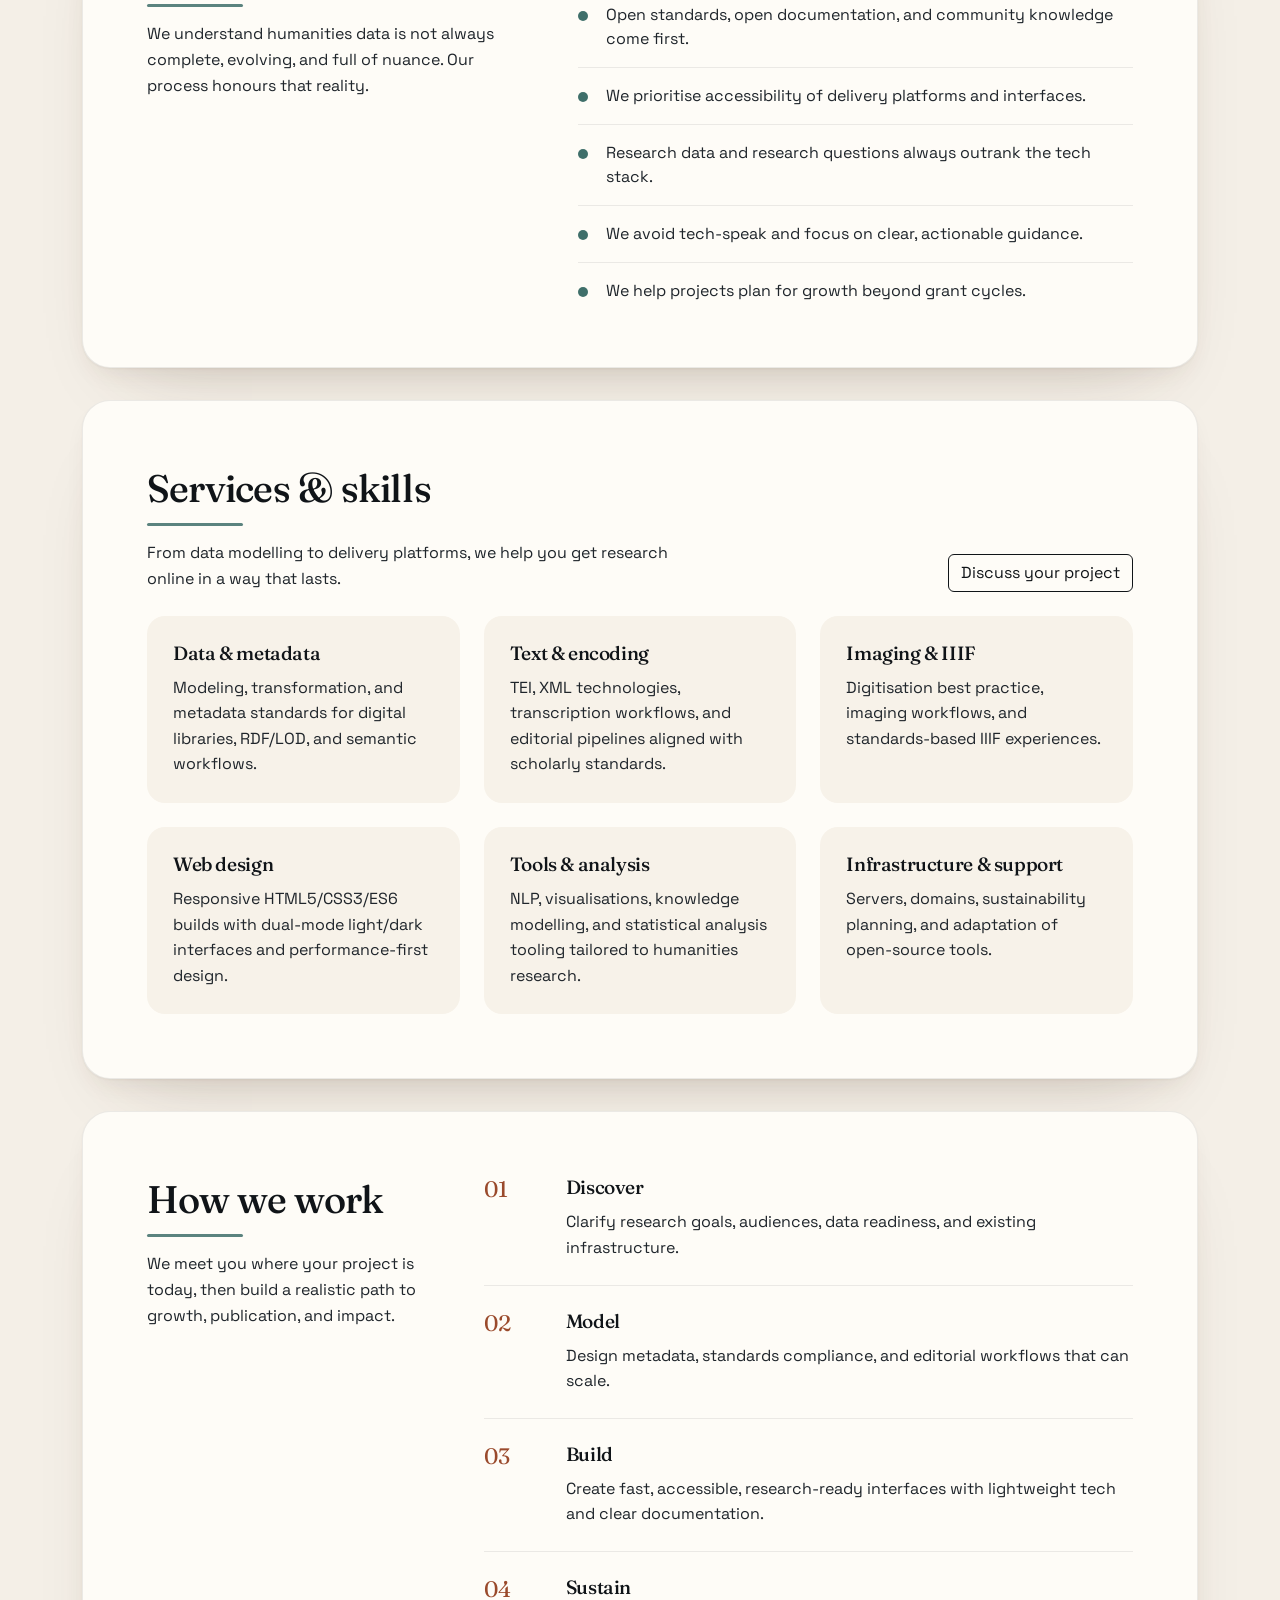
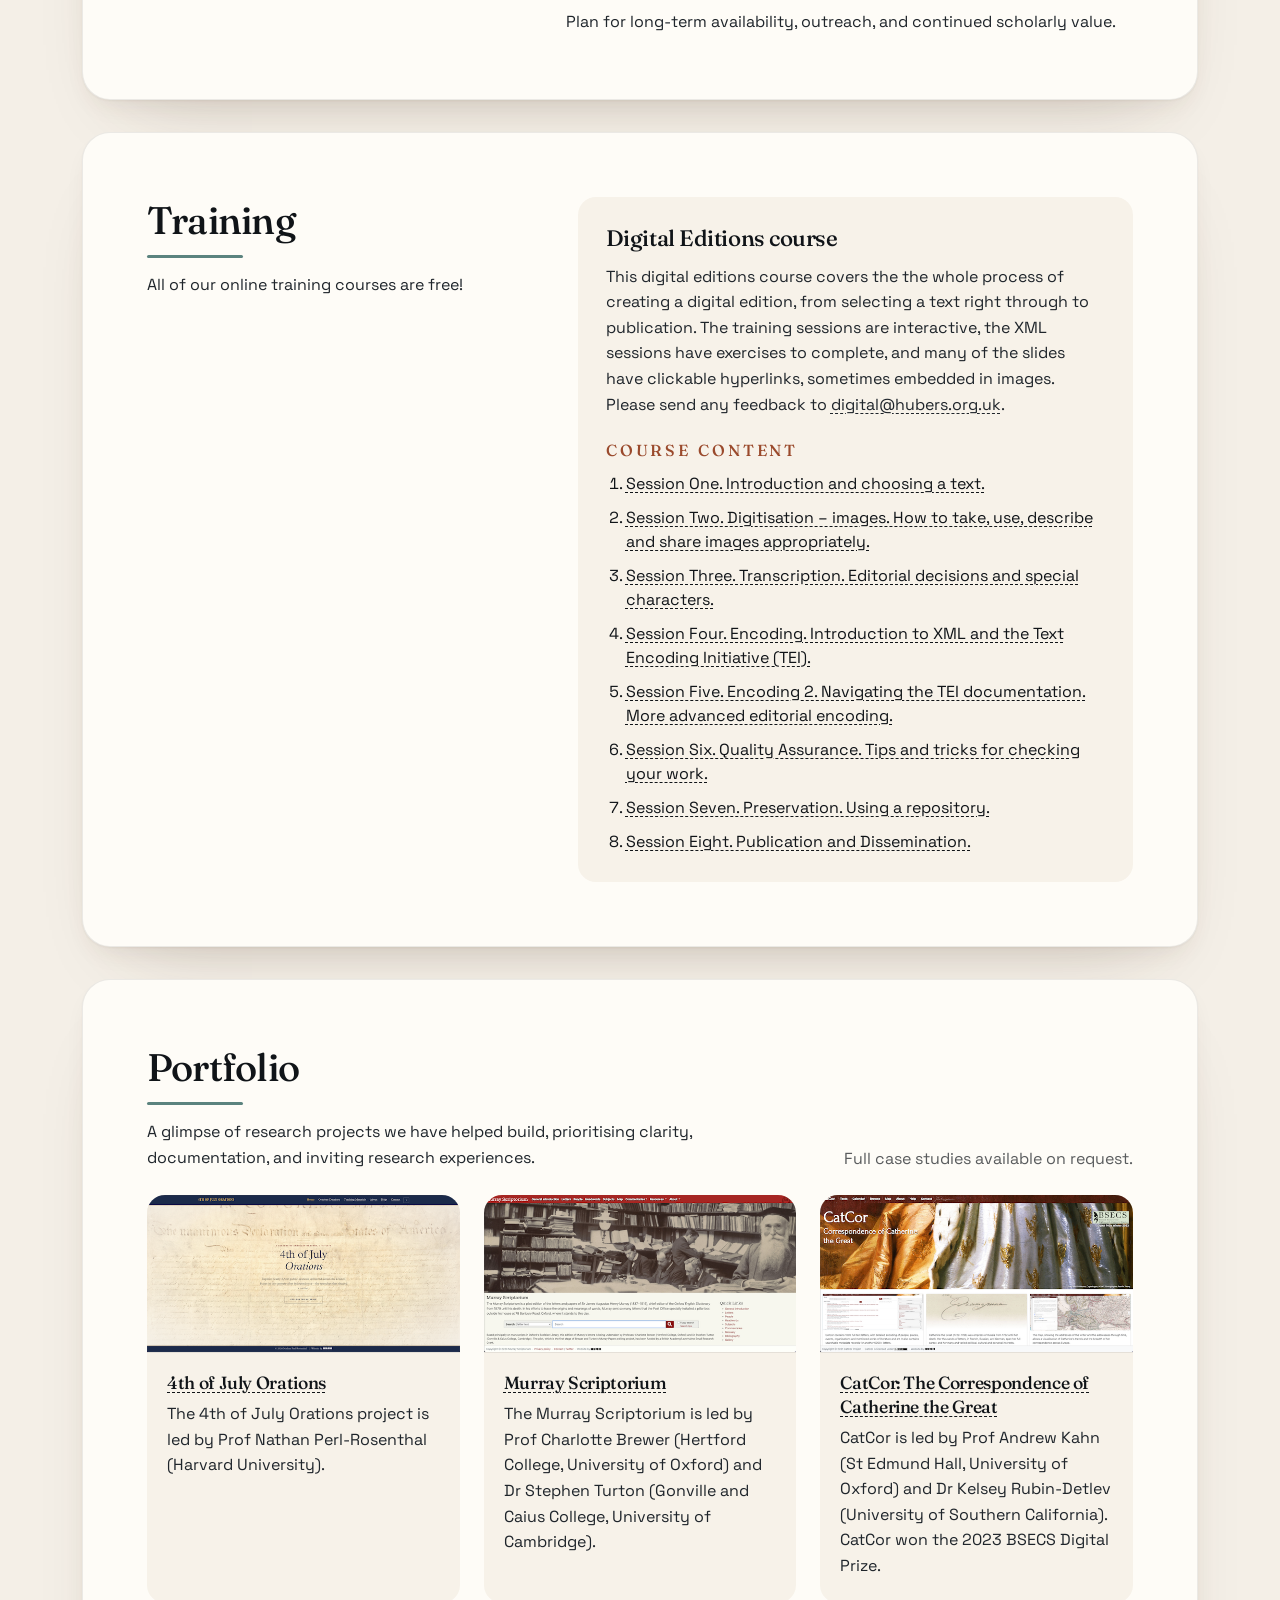
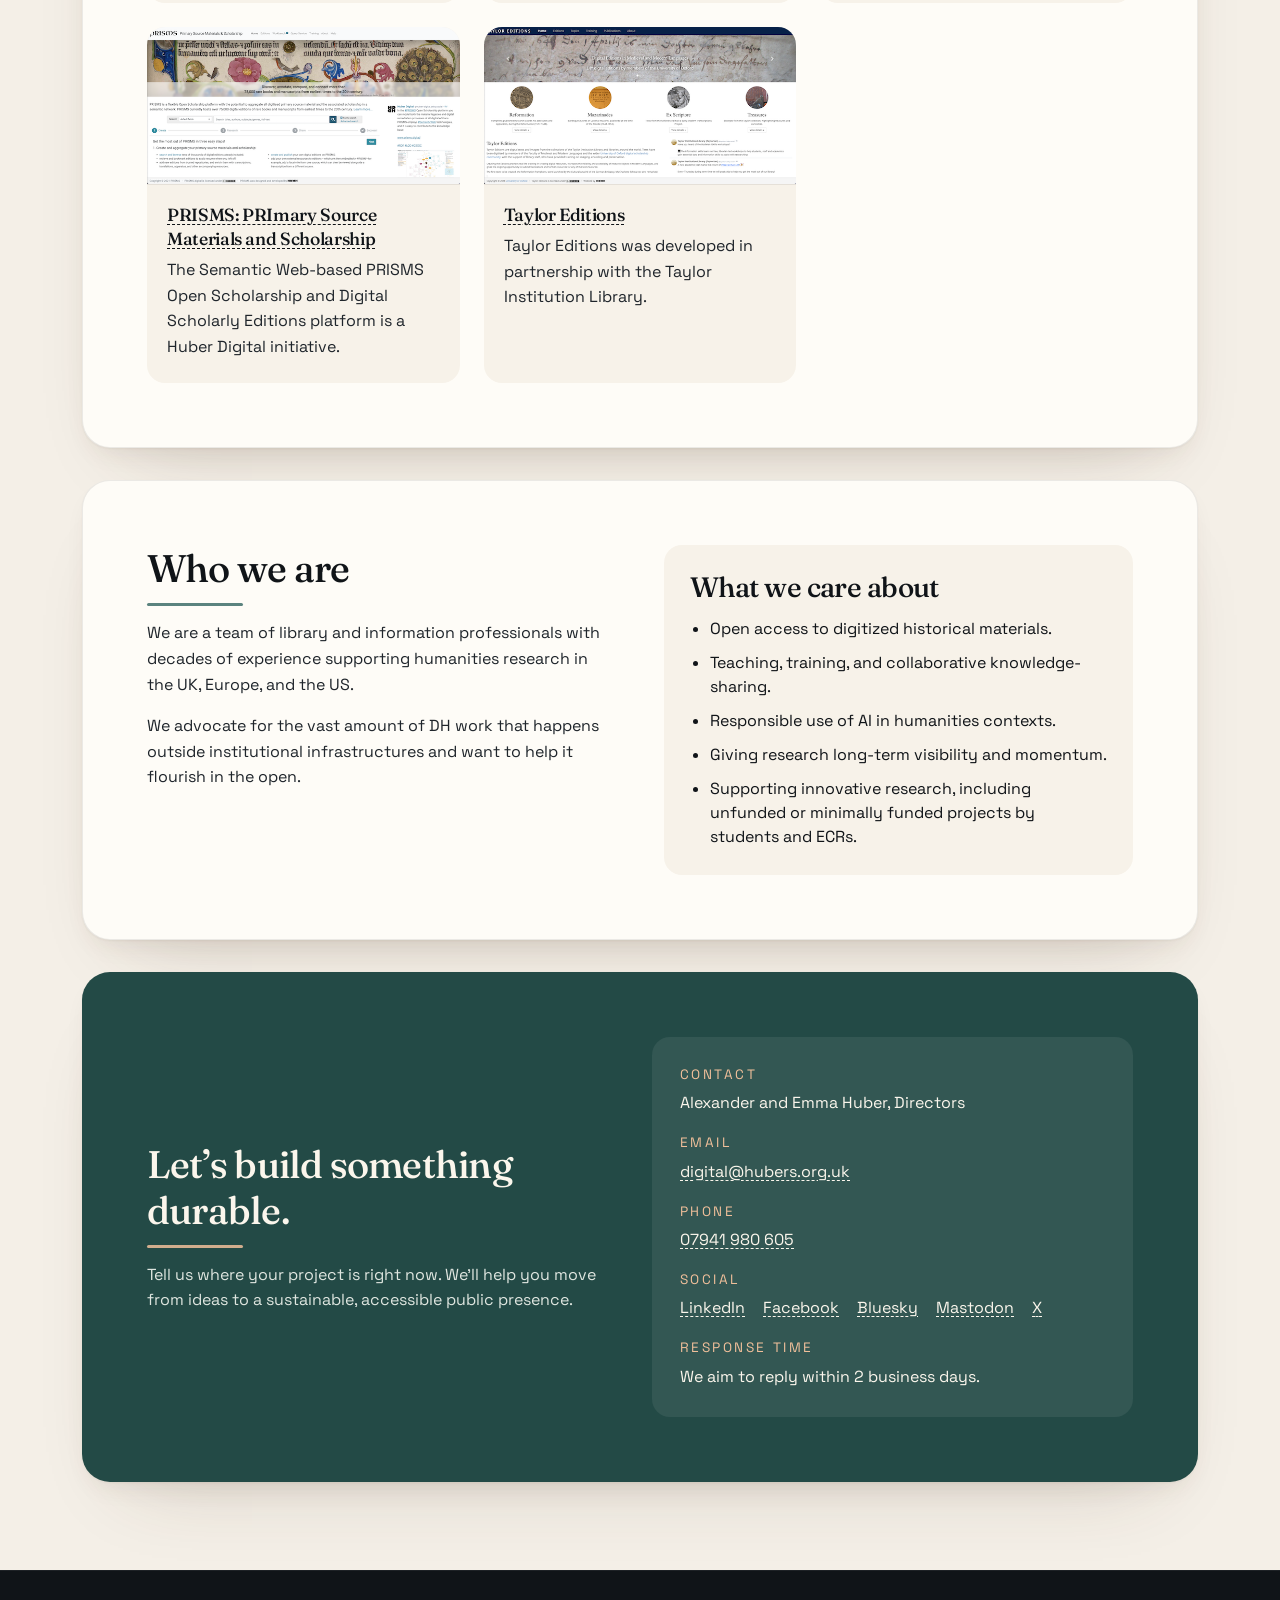
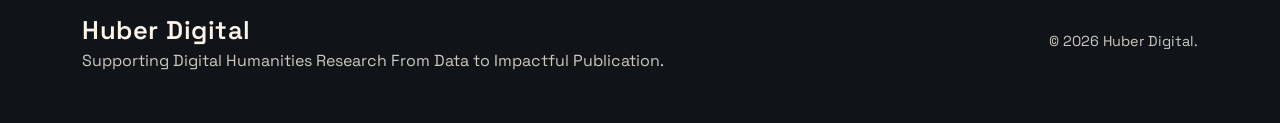
==== commit 1aa311a0: "v0.23" ====
--- a/index.html
+++ b/index.html
@@ -64,7 +64,7 @@
   <main id="top">
     <section class="hero-section" data-animate>
       <div class="container">
-        <div class="row align-items-center g-5">
+        <div class="row align-items-center g-4 g-lg-5">
           <div class="col-lg-6">
             <span class="eyebrow">Digital Humanities Consultancy</span>
             <h1>Framework-light, standards-first, research-ready websites.</h1>
@@ -104,53 +104,57 @@
 
     <section id="approach" class="content-section" data-animate>
       <div class="container">
-        <div class="row g-5">
-          <div class="col-lg-6">
-            <h2 class="section-title">The Huber Digital approach</h2>
-            <p>We build for scholarship, not hype. Our work blends data modelling, standards compliance, and elegant web design without heavy frameworks or costly infrastructure.</p>
-            <p>That means your project stays fast, readable, and easy to maintain long after initial funding ends.</p>
-          </div>
-          <div class="col-lg-6">
-            <div class="approach-grid">
-              <div class="approach-card">
-                <h3>Reduce complexity</h3>
-                <p>Lean stacks, careful documentation, engaging and
-                user-friendly design.</p>
-              </div>
-              <div class="approach-card">
-                <h3>Respect data</h3>
-                <p>Structured metadata, robust provenance, and long-term citability baked in from day one.</p>
-              </div>
-              <div class="approach-card">
-                <h3>Design for access</h3>
-                <p>Readable, inclusive interfaces that meet accessibility standards without compromise.</p>
-              </div>
-              <div class="approach-card">
-                <h3>Plan for longevity</h3>
-                <p>Flexible hosting, sustainable workflows, and future-proof delivery options.</p>
-              </div>
-            </div>
-          </div>
-        </div>
-      </div>
-    </section>
-
-    <section id="principles" class="content-section muted-section" data-animate>
-      <div class="container">
-        <div class="row g-5">
-          <div class="col-lg-5">
-            <h2 class="section-title">Principles of our work</h2>
-            <p>We understand humanities data is not always complete, evolving, and full of nuance. Our process honours that reality.</p>
-          </div>
-          <div class="col-lg-7">
-            <ul class="principles-list">
-              <li>Digital scholarship has no end-of-life; we build for continuity.</li>
-              <li>Open standards, open documentation, and community knowledge come first.</li>
-              <li>We prioritise accessibility of delivery platforms and interfaces.</li>
-              <li>Research data and research questions always outrank the tech stack.</li>
-              <li>We avoid tech-speak and focus on clear, actionable guidance.</li>
-              <li>We help projects plan for growth beyond grant cycles.</li>
-            </ul>
+        <div class="section-panel">
+          <div class="row g-5">
+            <div class="col-lg-6">
+              <h2 class="section-title">The Huber Digital approach</h2>
+              <p>We build for scholarship, not hype. Our work blends data modelling, standards compliance, and elegant web design without heavy frameworks or costly infrastructure.</p>
+              <p>That means your project stays fast, readable, and easy to maintain long after initial funding ends.</p>
+            </div>
+            <div class="col-lg-6">
+              <div class="approach-grid">
+                <div class="approach-card">
+                  <h3>Reduce complexity</h3>
+                  <p>Lean stacks, careful documentation, engaging and
+                  user-friendly design.</p>
+                </div>
+                <div class="approach-card">
+                  <h3>Respect data</h3>
+                  <p>Structured metadata, robust provenance, and long-term citability baked in from day one.</p>
+                </div>
+                <div class="approach-card">
+                  <h3>Design for access</h3>
+                  <p>Readable, inclusive interfaces that meet accessibility standards without compromise.</p>
+                </div>
+                <div class="approach-card">
+                  <h3>Plan for longevity</h3>
+                  <p>Flexible hosting, sustainable workflows, and future-proof delivery options.</p>
+                </div>
+              </div>
+            </div>
+          </div>
+        </div>
+      </div>
+    </section>
+
+    <section id="principles" class="content-section" data-animate>
+      <div class="container">
+        <div class="section-panel">
+          <div class="row g-5">
+            <div class="col-lg-5">
+              <h2 class="section-title">Principles of our work</h2>
+              <p>We understand humanities data is not always complete, evolving, and full of nuance. Our process honours that reality.</p>
+            </div>
+            <div class="col-lg-7">
+              <ul class="principles-list">
+                <li>Digital scholarship has no end-of-life; we build for continuity.</li>
+                <li>Open standards, open documentation, and community knowledge come first.</li>
+                <li>We prioritise accessibility of delivery platforms and interfaces.</li>
+                <li>Research data and research questions always outrank the tech stack.</li>
+                <li>We avoid tech-speak and focus on clear, actionable guidance.</li>
+                <li>We help projects plan for growth beyond grant cycles.</li>
+              </ul>
+            </div>
           </div>
         </div>
       </div>
@@ -158,48 +162,50 @@
 
     <section id="services" class="content-section" data-animate>
       <div class="container">
-        <div class="d-flex flex-column flex-lg-row justify-content-between align-items-lg-end gap-3 mb-4">
-          <div>
-            <h2 class="section-title">Services & skills</h2>
-            <p class="section-subtitle">From data modelling to delivery platforms, we help you get research online in a way that lasts.</p>
-          </div>
-          <a class="btn btn-outline-light" href="#contact">Discuss your project</a>
-        </div>
-        <div class="row g-4">
-          <div class="col-md-6 col-lg-4">
-            <div class="service-card">
-              <h3>Data & metadata</h3>
-              <p>Modeling, transformation, and metadata standards for digital libraries, RDF/LOD, and semantic workflows.</p>
-            </div>
-          </div>
-          <div class="col-md-6 col-lg-4">
-            <div class="service-card">
-              <h3>Text & encoding</h3>
-              <p>TEI, XML technologies, transcription workflows, and editorial pipelines aligned with scholarly standards.</p>
-            </div>
-          </div>
-          <div class="col-md-6 col-lg-4">
-            <div class="service-card">
-              <h3>Imaging & IIIF</h3>
-              <p>Digitisation best practice, imaging workflows, and standards-based IIIF experiences.</p>
-            </div>
-          </div>
-          <div class="col-md-6 col-lg-4">
-            <div class="service-card">
-              <h3>Web design</h3>
-              <p>Responsive HTML5/CSS3/ES6 builds with dual-mode light/dark interfaces and performance-first design.</p>
-            </div>
-          </div>
-          <div class="col-md-6 col-lg-4">
-            <div class="service-card">
-              <h3>Tools & analysis</h3>
-              <p>NLP, visualisations, knowledge modelling, and statistical analysis tooling tailored to humanities research.</p>
-            </div>
-          </div>
-          <div class="col-md-6 col-lg-4">
-            <div class="service-card">
-              <h3>Infrastructure & support</h3>
-              <p>Servers, domains, sustainability planning, and adaptation of open-source tools.</p>
+        <div class="section-panel">
+          <div class="d-flex flex-column flex-lg-row justify-content-between align-items-lg-end gap-3 mb-4">
+            <div>
+              <h2 class="section-title">Services & skills</h2>
+              <p class="section-subtitle">From data modelling to delivery platforms, we help you get research online in a way that lasts.</p>
+            </div>
+            <a class="btn btn-outline-light" href="#contact">Discuss your project</a>
+          </div>
+          <div class="row g-4">
+            <div class="col-md-6 col-lg-4">
+              <div class="service-card">
+                <h3>Data & metadata</h3>
+                <p>Modeling, transformation, and metadata standards for digital libraries, RDF/LOD, and semantic workflows.</p>
+              </div>
+            </div>
+            <div class="col-md-6 col-lg-4">
+              <div class="service-card">
+                <h3>Text & encoding</h3>
+                <p>TEI, XML technologies, transcription workflows, and editorial pipelines aligned with scholarly standards.</p>
+              </div>
+            </div>
+            <div class="col-md-6 col-lg-4">
+              <div class="service-card">
+                <h3>Imaging & IIIF</h3>
+                <p>Digitisation best practice, imaging workflows, and standards-based IIIF experiences.</p>
+              </div>
+            </div>
+            <div class="col-md-6 col-lg-4">
+              <div class="service-card">
+                <h3>Web design</h3>
+                <p>Responsive HTML5/CSS3/ES6 builds with dual-mode light/dark interfaces and performance-first design.</p>
+              </div>
+            </div>
+            <div class="col-md-6 col-lg-4">
+              <div class="service-card">
+                <h3>Tools & analysis</h3>
+                <p>NLP, visualisations, knowledge modelling, and statistical analysis tooling tailored to humanities research.</p>
+              </div>
+            </div>
+            <div class="col-md-6 col-lg-4">
+              <div class="service-card">
+                <h3>Infrastructure & support</h3>
+                <p>Servers, domains, sustainability planning, and adaptation of open-source tools.</p>
+              </div>
             </div>
           </div>
         </div>
@@ -208,163 +214,169 @@
 
     <section class="content-section" data-animate>
       <div class="container">
-        <div class="row g-4">
-          <div class="col-lg-4">
-            <h2 class="section-title">How we work</h2>
-            <p>We meet you where your project is today, then build a realistic path to growth, publication, and impact.</p>
-          </div>
-          <div class="col-lg-8">
-            <div class="process-steps">
-              <div class="process-step">
-                <span class="step-number">01</span>
-                <div>
-                  <h3>Discover</h3>
-                  <p>Clarify research goals, audiences, data readiness, and existing infrastructure.</p>
-                </div>
-              </div>
-              <div class="process-step">
-                <span class="step-number">02</span>
-                <div>
-                  <h3>Model</h3>
-                  <p>Design metadata, standards compliance, and editorial workflows that can scale.</p>
-                </div>
-              </div>
-              <div class="process-step">
-                <span class="step-number">03</span>
-                <div>
-                  <h3>Build</h3>
-                  <p>Create fast, accessible, research-ready interfaces with lightweight tech and clear documentation.</p>
-                </div>
-              </div>
-              <div class="process-step">
-                <span class="step-number">04</span>
-                <div>
-                  <h3>Sustain</h3>
-                  <p>Plan for long-term availability, outreach, and continued scholarly value.</p>
-                </div>
-              </div>
-            </div>
-          </div>
-        </div>
-      </div>
-    </section>
-
-    <section id="training" class="content-section muted-section" data-animate>
-      <div class="container">
-        <div class="row g-5">
-          <div class="col-lg-5">
-            <h2 class="section-title">Training</h2>
-            <p>All of our online training courses are free! </p>
-          </div>
-          <div class="col-lg-7">
-            <div class="training-card">
-              <h3>Digital Editions course</h3>
-              <p>This digital editions course covers the the whole process of
-              creating a digital edition, from selecting a text right through to
-              publication. The training sessions are interactive, the XML
-              sessions have exercises to complete, and many of the slides have
-              clickable hyperlinks, sometimes embedded in images. Please send any feedback to <a
-              href="mailto:digital@hubers.org.uk">digital@hubers.org.uk</a>.</p>
-              <h4>Course Content</h4>
-              <ol class="training-list">
-                <li><a href="https://www.prisms.digital/training/session1/" target="_blank" rel="noopener">Session One. Introduction and choosing a text.</a></li>
-                <li><a href="https://www.prisms.digital/training/session2/" target="_blank" rel="noopener">Session Two. Digitisation – images. How to take, use, describe and share images appropriately.</a></li>
-                <li><a href="https://www.prisms.digital/training/session3/" target="_blank" rel="noopener">Session Three. Transcription. Editorial decisions and special characters.</a></li>
-                <li><a href="https://www.prisms.digital/training/session4/" target="_blank" rel="noopener">Session Four. Encoding. Introduction to XML and the Text Encoding Initiative (TEI).</a></li>
-                <li><a href="https://www.prisms.digital/training/session5/" target="_blank" rel="noopener">Session Five. Encoding 2. Navigating the TEI documentation. More advanced editorial encoding.</a></li>
-                <li><a href="https://www.prisms.digital/training/session6/" target="_blank" rel="noopener">Session Six. Quality Assurance. Tips and tricks for checking your work.</a></li>
-                <li><a href="https://www.prisms.digital/training/session7/" target="_blank" rel="noopener">Session Seven. Preservation. Using a repository.</a></li>
-                <li><a href="https://www.prisms.digital/training/session8/" target="_blank" rel="noopener">Session Eight. Publication and Dissemination.</a></li>
-              </ol>
-            </div>
-          </div>
-        </div>
-      </div>
-    </section>
-
-    <section id="portfolio" class="content-section muted-section" data-animate>
-      <div class="container">
-        <div class="d-flex flex-column flex-lg-row justify-content-between align-items-lg-end gap-3 mb-4">
-          <div>
-            <h2 class="section-title">Portfolio</h2>
-            <p class="section-subtitle">A glimpse of research projects we have helped build, prioritising clarity, documentation, and inviting research experiences.</p>
-          </div>
-          <span class="text-muted">Full case studies available on request.</span>
-        </div>
-        <div class="row g-4">
-          <div class="col-md-6 col-lg-4">
-            <div class="portfolio-card">
-              <img
-              src="images/portfolio/screenshot-2026-04-11-at-09.39.31-2.png"
-              alt="4th of July Orations website" loading="lazy">
-              <div class="portfolio-caption">
-                <h3><a href="https://www.julyfourthorations.org/"
-                target="_blank" rel="noopener">4th of July Orations</a></h3> 
-                <p>The 4th of July Orations project is led by Prof 
-                Nathan Perl-Rosenthal (Harvard
-                University).</p> 
-              </div>
-            </div>
-          </div>
-          <!--
-          <div class="col-md-6 col-lg-4">
-            <div class="portfolio-card">
-              <img
-              src="images/portfolio/"
-              alt="Spaces of Translation website" loading="lazy">
-              <div class="portfolio-caption">
-                <h3><a href="https://spacesoftranslation.uni-mainz.de/"
-                target="_blank" rel="noopener">Spaces of Translation: European Magazine Culture 1945–1965</a></h3> 
-                <p>The Spaces of Translation project is led by Profs Andrew
-                Thacker (Nottingham Trent University) and Alison E. Martin (Johannes Gutenberg University Mainz).</p> 
-              </div>
-            </div>
-          </div>
-          -->
-          <div class="col-md-6 col-lg-4">
-            <div class="portfolio-card">
-              <img
-              src="images/portfolio/screenshot-2025-10-21-at-23.00.02-2.png"
-              alt="Murray Scriptorium website" loading="lazy">
-              <div class="portfolio-caption">
-                <h3><a href="https://www.murrayscriptorium.org/" target="_blank" rel="noopener">Murray Scriptorium</a></h3>
-                <p>The Murray Scriptorium is led by Prof Charlotte Brewer (Hertford College, University of Oxford) and Dr Stephen Turton (Gonville and Caius College, University of Cambridge).</p>
-              </div>
-            </div>
-          </div>
-          <div class="col-md-6 col-lg-4">
-            <div class="portfolio-card">
-              <img
-              src="images/portfolio/screenshot-2025-10-21-at-23.00.23-2.png"
-              alt="The Correspondence of Catherine the Great website" loading="lazy">
-              <div class="portfolio-caption">
-                <h3><a href="https://catcor.seh.ox.ac.uk/" target="_blank" rel="noopener">CatCor: The Correspondence of Catherine the Great</a></h3>
-                <p>CatCor is led by Prof Andrew Kahn (St Edmund
-                Hall, University of Oxford) and Dr Kelsey Rubin-Detlev
-                (University of Southern California). CatCor won the 2023
-                BSECS Digital Prize.</p>
-              </div>
-            </div>
-          </div>
-          <div class="col-md-6 col-lg-4">
-            <div class="portfolio-card">
-              <img src="images/portfolio/screenshot-2025-10-21-at-23.00.35-2.png" alt="PRISMS website" loading="lazy">
-              <div class="portfolio-caption">
-                <h3><a href="https://www.prisms.digital/" target="_blank" rel="noopener">PRISMS: PRImary Source Materials and Scholarship</a></h3>
-                <p>The Semantic Web-based PRISMS Open Scholarship and Digital
-                Scholarly Editions platform is a
-                Huber Digital initiative.</p>
-              </div>
-            </div>
-          </div>
-          <div class="col-md-6 col-lg-4">
-            <div class="portfolio-card">
-              <img src="images/portfolio/screenshot-2025-10-21-at-23.00.48-2.png" alt="Taylor Editions website" loading="lazy">
-              <div class="portfolio-caption">
-                <h3><a href="https://editions.mml.ox.ac.uk" target="_blank" rel="noopener">Taylor Editions</a></h3>
-                <p>Taylor Editions was
-                developed in partnership with the Taylor Institution
-                Library.</p>
+        <div class="section-panel">
+          <div class="row g-4">
+            <div class="col-lg-4">
+              <h2 class="section-title">How we work</h2>
+              <p>We meet you where your project is today, then build a realistic path to growth, publication, and impact.</p>
+            </div>
+            <div class="col-lg-8">
+              <div class="process-steps">
+                <div class="process-step">
+                  <span class="step-number">01</span>
+                  <div>
+                    <h3>Discover</h3>
+                    <p>Clarify research goals, audiences, data readiness, and existing infrastructure.</p>
+                  </div>
+                </div>
+                <div class="process-step">
+                  <span class="step-number">02</span>
+                  <div>
+                    <h3>Model</h3>
+                    <p>Design metadata, standards compliance, and editorial workflows that can scale.</p>
+                  </div>
+                </div>
+                <div class="process-step">
+                  <span class="step-number">03</span>
+                  <div>
+                    <h3>Build</h3>
+                    <p>Create fast, accessible, research-ready interfaces with lightweight tech and clear documentation.</p>
+                  </div>
+                </div>
+                <div class="process-step">
+                  <span class="step-number">04</span>
+                  <div>
+                    <h3>Sustain</h3>
+                    <p>Plan for long-term availability, outreach, and continued scholarly value.</p>
+                  </div>
+                </div>
+              </div>
+            </div>
+          </div>
+        </div>
+      </div>
+    </section>
+
+    <section id="training" class="content-section" data-animate>
+      <div class="container">
+        <div class="section-panel">
+          <div class="row g-5">
+            <div class="col-lg-5">
+              <h2 class="section-title">Training</h2>
+              <p>All of our online training courses are free! </p>
+            </div>
+            <div class="col-lg-7">
+              <div class="training-card">
+                <h3>Digital Editions course</h3>
+                <p>This digital editions course covers the the whole process of
+                creating a digital edition, from selecting a text right through to
+                publication. The training sessions are interactive, the XML
+                sessions have exercises to complete, and many of the slides have
+                clickable hyperlinks, sometimes embedded in images. Please send any feedback to <a
+                href="mailto:digital@hubers.org.uk">digital@hubers.org.uk</a>.</p>
+                <h4>Course Content</h4>
+                <ol class="training-list">
+                  <li><a href="https://www.prisms.digital/training/session1/" target="_blank" rel="noopener">Session One. Introduction and choosing a text.</a></li>
+                  <li><a href="https://www.prisms.digital/training/session2/" target="_blank" rel="noopener">Session Two. Digitisation – images. How to take, use, describe and share images appropriately.</a></li>
+                  <li><a href="https://www.prisms.digital/training/session3/" target="_blank" rel="noopener">Session Three. Transcription. Editorial decisions and special characters.</a></li>
+                  <li><a href="https://www.prisms.digital/training/session4/" target="_blank" rel="noopener">Session Four. Encoding. Introduction to XML and the Text Encoding Initiative (TEI).</a></li>
+                  <li><a href="https://www.prisms.digital/training/session5/" target="_blank" rel="noopener">Session Five. Encoding 2. Navigating the TEI documentation. More advanced editorial encoding.</a></li>
+                  <li><a href="https://www.prisms.digital/training/session6/" target="_blank" rel="noopener">Session Six. Quality Assurance. Tips and tricks for checking your work.</a></li>
+                  <li><a href="https://www.prisms.digital/training/session7/" target="_blank" rel="noopener">Session Seven. Preservation. Using a repository.</a></li>
+                  <li><a href="https://www.prisms.digital/training/session8/" target="_blank" rel="noopener">Session Eight. Publication and Dissemination.</a></li>
+                </ol>
+              </div>
+            </div>
+          </div>
+        </div>
+      </div>
+    </section>
+
+    <section id="portfolio" class="content-section" data-animate>
+      <div class="container">
+        <div class="section-panel">
+          <div class="d-flex flex-column flex-lg-row justify-content-between align-items-lg-end gap-3 mb-4">
+            <div>
+              <h2 class="section-title">Portfolio</h2>
+              <p class="section-subtitle">A glimpse of research projects we have helped build, prioritising clarity, documentation, and inviting research experiences.</p>
+            </div>
+            <span class="text-muted">Full case studies available on request.</span>
+          </div>
+          <div class="row g-4">
+            <!--
+            <div class="col-md-6 col-lg-4">
+              <div class="portfolio-card">
+                <img
+                src="images/portfolio/"
+                alt="Spaces of Translation website" loading="lazy">
+                <div class="portfolio-caption">
+                  <h3><a href="https://spacesoftranslation.uni-mainz.de/"
+                  target="_blank" rel="noopener">Spaces of Translation: European Magazine Culture 1945–1965</a></h3> 
+                  <p>The Spaces of Translation project is led by Profs Andrew
+                  Thacker (Nottingham Trent University) and Alison E. Martin (Johannes Gutenberg University Mainz).</p> 
+                </div>
+              </div>
+            </div>
+            -->
+            <div class="col-md-6 col-lg-4">
+              <div class="portfolio-card">
+                <img
+                src="images/portfolio/screenshot-2026-04-11-at-09.39.31-2.png"
+                alt="4th of July Orations website" loading="lazy">
+                <div class="portfolio-caption">
+                  <h3><a href="https://www.julyfourthorations.org/"
+                  target="_blank" rel="noopener">4th of July Orations</a></h3> 
+                  <p>The 4th of July Orations project is led by Prof 
+                  Nathan Perl-Rosenthal (Harvard
+                  University).</p> 
+                </div>
+              </div>
+            </div>
+            <div class="col-md-6 col-lg-4">
+              <div class="portfolio-card">
+                <img
+                src="images/portfolio/screenshot-2025-10-21-at-23.00.02-2.png"
+                alt="Murray Scriptorium website" loading="lazy">
+                <div class="portfolio-caption">
+                  <h3><a href="https://www.murrayscriptorium.org/" target="_blank" rel="noopener">Murray Scriptorium</a></h3>
+                  <p>The Murray Scriptorium is led by Prof Charlotte Brewer (Hertford College, University of Oxford) and Dr Stephen Turton (Gonville and Caius College, University of Cambridge).</p>
+                </div>
+              </div>
+            </div>
+            <div class="col-md-6 col-lg-4">
+              <div class="portfolio-card">
+                <img
+                src="images/portfolio/screenshot-2025-10-21-at-23.00.23-2.png"
+                alt="The Correspondence of Catherine the Great website" loading="lazy">
+                <div class="portfolio-caption">
+                  <h3><a href="https://catcor.seh.ox.ac.uk/" target="_blank" rel="noopener">CatCor: The Correspondence of Catherine the Great</a></h3>
+                  <p>CatCor is led by Prof Andrew Kahn (St Edmund
+                  Hall, University of Oxford) and Dr Kelsey Rubin-Detlev
+                  (University of Southern California). CatCor won the 2023
+                  BSECS Digital Prize.</p>
+                </div>
+              </div>
+            </div>
+            <div class="col-md-6 col-lg-4">
+              <div class="portfolio-card">
+                <img src="images/portfolio/screenshot-2025-10-21-at-23.00.35-2.png" alt="PRISMS website" loading="lazy">
+                <div class="portfolio-caption">
+                  <h3><a href="https://www.prisms.digital/" target="_blank" rel="noopener">PRISMS: PRImary Source Materials and Scholarship</a></h3>
+                  <p>The Semantic Web-based PRISMS Open Scholarship and Digital
+                  Scholarly Editions platform is a
+                  Huber Digital initiative.</p>
+                </div>
+              </div>
+            </div>
+            <div class="col-md-6 col-lg-4">
+              <div class="portfolio-card">
+                <img src="images/portfolio/screenshot-2025-10-21-at-23.00.48-2.png" alt="Taylor Editions website" loading="lazy">
+                <div class="portfolio-caption">
+                  <h3><a href="https://editions.mml.ox.ac.uk" target="_blank" rel="noopener">Taylor Editions</a></h3>
+                  <p>Taylor Editions was
+                  developed in partnership with the Taylor Institution
+                  Library.</p>
+                </div>
               </div>
             </div>
           </div>
@@ -374,22 +386,24 @@
 
     <section id="about" class="content-section" data-animate>
       <div class="container">
-        <div class="row g-5">
-          <div class="col-lg-6">
-            <h2 class="section-title">Who we are</h2>
-            <p>We are a team of library and information professionals with decades of experience supporting humanities research in the UK, Europe, and the US.</p>
-            <p>We advocate for the vast amount of DH work that happens outside institutional infrastructures and want to help it flourish in the open.</p>
-          </div>
-          <div class="col-lg-6">
-            <div class="about-card">
-              <h3>What we care about</h3>
-              <ul>
-                <li>Open access to digitized historical materials.</li>
-                <li>Teaching, training, and collaborative knowledge-sharing.</li>
-                <li>Responsible use of AI in humanities contexts.</li>
-                <li>Giving research long-term visibility and momentum.</li>
-                <li>Supporting innovative research, including unfunded or minimally funded projects by students and ECRs.</li>
-              </ul>
+        <div class="section-panel">
+          <div class="row g-5">
+            <div class="col-lg-6">
+              <h2 class="section-title">Who we are</h2>
+              <p>We are a team of library and information professionals with decades of experience supporting humanities research in the UK, Europe, and the US.</p>
+              <p>We advocate for the vast amount of DH work that happens outside institutional infrastructures and want to help it flourish in the open.</p>
+            </div>
+            <div class="col-lg-6">
+              <div class="about-card">
+                <h3>What we care about</h3>
+                <ul>
+                  <li>Open access to digitized historical materials.</li>
+                  <li>Teaching, training, and collaborative knowledge-sharing.</li>
+                  <li>Responsible use of AI in humanities contexts.</li>
+                  <li>Giving research long-term visibility and momentum.</li>
+                  <li>Supporting innovative research, including unfunded or minimally funded projects by students and ECRs.</li>
+                </ul>
+              </div>
             </div>
           </div>
         </div>
@@ -398,38 +412,40 @@
 
     <section id="contact" class="content-section contact-section" data-animate>
       <div class="container">
-        <div class="row g-4 align-items-center">
-          <div class="col-lg-6">
-            <h2 class="section-title">Let’s build something durable.</h2>
-            <p>Tell us where your project is right now. We’ll help you move from ideas to a sustainable, accessible public presence.</p>
-          </div>
-          <div class="col-lg-6">
-            <div class="contact-card">
-              <div class="contact-item">
-                <span>Contact</span>
-                Alexander and Emma Huber, Directors
-              </div>
-              <div class="contact-item">
-                <span>Email</span>
-                <a href="mailto:digital@hubers.org.uk">digital@hubers.org.uk</a>
-              </div>
-              <div class="contact-item">
-                <span>Phone</span>
-                <a href="tel:07941980605">07941 980 605</a>
-              </div>
-              <div class="contact-item">
-                <span>Social</span>
-                <div class="social-links">
-                  <a href="https://www.linkedin.com/company/huber-digital/" target="_blank" rel="noopener">LinkedIn</a>
-                  <a href="https://www.facebook.com/huberdigital/" target="_blank" rel="noopener">Facebook</a>
-                  <a href="https://bsky.app/profile/huber-digital.bsky.social" target="_blank" rel="noopener">Bluesky</a>
-                  <a href="https://mastodon.social/@Huber_Digital" target="_blank" rel="noopener">Mastodon</a>
-                  <a href="https://x.com/huber_digital" target="_blank" rel="noopener">X</a>
-                </div>
-              </div>
-              <div class="contact-item">
-                <span>Response time</span>
-                <span>We aim to reply within 2 business days.</span>
+        <div class="section-panel">
+          <div class="row g-4 align-items-center">
+            <div class="col-lg-6">
+              <h2 class="section-title">Let’s build something durable.</h2>
+              <p>Tell us where your project is right now. We’ll help you move from ideas to a sustainable, accessible public presence.</p>
+            </div>
+            <div class="col-lg-6">
+              <div class="contact-card">
+                <div class="contact-item">
+                  <span>Contact</span>
+                  Alexander and Emma Huber, Directors
+                </div>
+                <div class="contact-item">
+                  <span>Email</span>
+                  <a href="mailto:digital@hubers.org.uk">digital@hubers.org.uk</a>
+                </div>
+                <div class="contact-item">
+                  <span>Phone</span>
+                  <a href="tel:07941980605">07941 980 605</a>
+                </div>
+                <div class="contact-item">
+                  <span>Social</span>
+                  <div class="social-links">
+                    <a href="https://www.linkedin.com/company/huber-digital/" target="_blank" rel="noopener">LinkedIn</a>
+                    <a href="https://www.facebook.com/huberdigital/" target="_blank" rel="noopener">Facebook</a>
+                    <a href="https://bsky.app/profile/huber-digital.bsky.social" target="_blank" rel="noopener">Bluesky</a>
+                    <a href="https://mastodon.social/@Huber_Digital" target="_blank" rel="noopener">Mastodon</a>
+                    <a href="https://x.com/huber_digital" target="_blank" rel="noopener">X</a>
+                  </div>
+                </div>
+                <div class="contact-item">
+                  <span>Response time</span>
+                  <span>We aim to reply within 2 business days.</span>
+                </div>
               </div>
             </div>
           </div>
--- a/assets/css/styles.css
+++ b/assets/css/styles.css
@@ -2,12 +2,17 @@
   --ink: #101418;
   --ink-soft: #1f252b;
   --sand: #f4efe7;
-  --sand-bright: #fbf8f1;
+  --sand-bright: #fefcf7;
+  --well: #f7f2e9;
   --clay: #c98c5c;
   --oxide: #b05a39;
+  --oxide-ink: #9a4a2c;
   --teal: #3f6f6a;
-  --ring: rgba(16, 20, 24, 0.12);
-  --shadow: 0 24px 60px rgba(16, 20, 24, 0.18);
+  --deep: #234a46;
+  --ring: rgba(16, 20, 24, 0.08);
+  --shadow: 0 1px 2px rgba(74, 52, 30, 0.05),
+    0 12px 28px -12px rgba(74, 52, 30, 0.12),
+    0 40px 80px -48px rgba(74, 52, 30, 0.24);
   --radius-lg: 28px;
   --radius-md: 18px;
   --radius-sm: 12px;
@@ -18,12 +23,16 @@
   --ink: #f4efe7;
   --ink-soft: #d9d2c7;
   --sand: #0f1113;
-  --sand-bright: #17191c;
+  --sand-bright: #1a1d20;
+  --well: #131518;
   --clay: #d3a178;
   --oxide: #c36b4a;
+  --oxide-ink: #e0906f;
   --teal: #6fb0a8;
-  --ring: rgba(244, 239, 231, 0.14);
-  --shadow: 0 24px 70px rgba(0, 0, 0, 0.5);
+  --deep: #1c3b38;
+  --ring: rgba(244, 239, 231, 0.09);
+  --shadow: inset 0 1px 0 rgba(255, 255, 255, 0.04),
+    0 24px 60px -32px rgba(0, 0, 0, 0.7);
 }
 
 * {
@@ -37,25 +46,9 @@
 body {
   font-family: "Space Grotesk", system-ui, -apple-system, sans-serif;
   color: var(--ink);
-  background: radial-gradient(circle at top left, rgba(201, 140, 92, 0.18), transparent 45%),
-    radial-gradient(circle at 20% 20%, rgba(63, 111, 106, 0.22), transparent 40%),
-    linear-gradient(135deg, var(--sand) 0%, var(--sand-bright) 100%);
+  background: var(--sand);
   min-height: 100vh;
   padding-top: 88px;
-}
-
-body::before {
-  content: "";
-  position: fixed;
-  inset: 0;
-  background-image: radial-gradient(rgba(16, 20, 24, 0.05) 1px, transparent 1px);
-  background-size: 24px 24px;
-  pointer-events: none;
-  z-index: 0;
-}
-
-[data-bs-theme="dark"] body::before {
-  background-image: radial-gradient(rgba(244, 239, 231, 0.07) 1px, transparent 1px);
 }
 
 h1, h2, h3, h4, h5 {
@@ -78,12 +71,10 @@
 }
 
 a:hover {
-  color: var(--oxide);
+  color: var(--oxide-ink);
 }
 
 section {
-  position: relative;
-  z-index: 1;
   scroll-margin-top: 110px;
 }
 
@@ -147,7 +138,7 @@
 }
 
 .hero-section {
-  padding: 110px 0 80px;
+  padding: 110px 0 56px;
 }
 
 .eyebrow {
@@ -155,7 +146,7 @@
   text-transform: uppercase;
   font-size: 0.8rem;
   letter-spacing: 0.24em;
-  color: var(--oxide);
+  color: var(--oxide-ink);
   margin-bottom: 18px;
 }
 
@@ -176,25 +167,42 @@
 }
 
 .highlight-pill {
-  background: rgba(255, 255, 255, 0.8);
+  background: var(--sand-bright);
   padding: 8px 16px;
   border-radius: 999px;
   font-size: 0.9rem;
   border: 1px solid var(--ring);
-  box-shadow: 0 12px 30px rgba(16, 20, 24, 0.08);
-}
-
-[data-bs-theme="dark"] .highlight-pill {
-  background: rgba(19, 21, 24, 0.9);
-  box-shadow: none;
-}
-
+}
+
+/* Surfaces: one uniform page, raised panels on it, quiet wells inside them. */
+.section-panel,
 .hero-card {
   background: var(--sand-bright);
+  border: 1px solid var(--ring);
   border-radius: var(--radius-lg);
+  box-shadow: var(--shadow);
+}
+
+.section-panel {
+  padding: clamp(28px, 5vw, 72px);
+}
+
+.section-panel p:last-child {
+  margin-bottom: 0;
+}
+
+.approach-card,
+.service-card,
+.portfolio-card,
+.about-card,
+.training-card,
+.contact-card {
+  background: var(--well);
+  border-radius: var(--radius-md);
+}
+
+.hero-card {
   padding: 32px;
-  box-shadow: var(--shadow);
-  border: 1px solid var(--ring);
 }
 
 .hero-card-header {
@@ -204,6 +212,12 @@
   margin-bottom: 18px;
 }
 
+.hero-card-header .badge {
+  align-self: flex-start;
+  border-radius: 999px;
+  padding: 6px 14px;
+}
+
 .hero-card-title {
   font-size: 1.4rem;
   font-weight: 600;
@@ -218,13 +232,15 @@
   gap: 12px;
 }
 
-.hero-card-list li {
+.hero-card-list li,
+.principles-list li {
   padding-left: 28px;
   position: relative;
   color: var(--ink-soft);
 }
 
-.hero-card-list li::before {
+.hero-card-list li::before,
+.principles-list li::before {
   content: "";
   position: absolute;
   left: 0;
@@ -242,17 +258,11 @@
 }
 
 .content-section {
-  padding: 90px 0;
-}
-
-.muted-section {
-  background: rgba(255, 255, 255, 0.7);
-  border-top: 1px solid var(--ring);
-  border-bottom: 1px solid var(--ring);
-}
-
-[data-bs-theme="dark"] .muted-section {
-  background: rgba(18, 20, 23, 0.8);
+  padding: 16px 0;
+}
+
+main {
+  padding-bottom: 72px;
 }
 
 .section-title {
@@ -284,80 +294,76 @@
 
 .approach-card {
   padding: 24px;
-  border-radius: var(--radius-md);
-  background: var(--sand-bright);
-  border: 1px solid var(--ring);
-  box-shadow: 0 18px 40px rgba(16, 20, 24, 0.08);
-}
-
-.approach-card h3 {
+}
+
+.approach-card h3,
+.service-card h3,
+.process-step h3 {
   font-size: 1.2rem;
   margin-bottom: 10px;
 }
 
+/* Lists and sequences sit in a panel on hairlines rather than in more boxes. */
 .principles-list {
   margin: 0;
-  padding-left: 20px;
-  display: grid;
-  gap: 12px;
-  color: var(--ink-soft);
+  padding: 0;
+  list-style: none;
+}
+
+.principles-list li {
+  padding-top: 16px;
+  padding-bottom: 16px;
+  border-top: 1px solid var(--ring);
+}
+
+.principles-list li::before {
+  top: 24px;
+}
+
+.principles-list li:first-child {
+  padding-top: 0;
+  border-top: 0;
+}
+
+.principles-list li:first-child::before {
+  top: 8px;
+}
+
+.principles-list li:last-child {
+  padding-bottom: 0;
 }
 
 .service-card {
-  background: var(--sand-bright);
   padding: 26px;
-  border-radius: var(--radius-md);
-  border: 1px solid var(--ring);
-  box-shadow: 0 18px 40px rgba(16, 20, 24, 0.08);
   height: 100%;
-}
-
-.service-card h3 {
-  font-size: 1.2rem;
-  margin-bottom: 12px;
-  position: relative;
-  padding-bottom: 10px;
-}
-
-.service-card h3::after {
-  content: "";
-  position: absolute;
-  left: 0;
-  bottom: 0;
-  width: 72px;
-  height: 2px;
-  background: var(--teal);
-  border-radius: 999px;
-  opacity: 0.7;
-}
-
-.process-steps {
-  display: grid;
-  gap: 22px;
 }
 
 .process-step {
   display: grid;
   grid-template-columns: 64px 1fr;
   gap: 18px;
-  padding: 18px 20px;
-  border-radius: var(--radius-md);
-  background: var(--sand-bright);
-  border: 1px solid var(--ring);
+  padding: 24px 0;
+  border-top: 1px solid var(--ring);
+}
+
+.process-step:first-child {
+  padding-top: 0;
+  border-top: 0;
+}
+
+.process-step:last-child {
+  padding-bottom: 0;
 }
 
 .step-number {
   font-family: "Fraunces", serif;
   font-size: 1.4rem;
-  color: var(--oxide);
+  line-height: 1.2;
+  color: var(--oxide-ink);
 }
 
 .portfolio-card {
-  background: var(--sand-bright);
-  border-radius: var(--radius-md);
   overflow: hidden;
-  border: 1px solid var(--ring);
-  box-shadow: 0 18px 40px rgba(16, 20, 24, 0.08);
   height: 100%;
   display: flex;
   flex-direction: column;
@@ -366,6 +372,7 @@
 .portfolio-card img {
   width: 100%;
   object-fit: cover;
+  border-bottom: 1px solid var(--ring);
 }
 
 .portfolio-caption {
@@ -374,15 +381,12 @@
 
 .portfolio-caption h3 {
   font-size: 1.1rem;
+  line-height: 1.35;
   margin-bottom: 6px;
 }
 
 .about-card {
-  background: var(--sand-bright);
-  border-radius: var(--radius-md);
   padding: 26px;
-  border: 1px solid var(--ring);
-  box-shadow: 0 18px 40px rgba(16, 20, 24, 0.08);
 }
 
 .about-card ul {
@@ -393,11 +397,7 @@
 }
 
 .training-card {
-  background: var(--sand-bright);
-  border-radius: var(--radius-md);
   padding: 28px;
-  border: 1px solid var(--ring);
-  box-shadow: 0 18px 40px rgba(16, 20, 24, 0.08);
 }
 
 .training-card h3 {
@@ -409,7 +409,7 @@
   font-size: 1rem;
   text-transform: uppercase;
   letter-spacing: 0.18em;
-  color: var(--oxide);
+  color: var(--oxide-ink);
   margin-top: 24px;
   margin-bottom: 12px;
 }
@@ -431,19 +431,23 @@
 
 .training-list a:hover,
 .training-list a:focus {
-  color: var(--oxide);
-}
-
-.contact-section {
-  background: linear-gradient(135deg, rgba(201, 140, 92, 0.2), rgba(63, 111, 106, 0.2));
+  color: var(--oxide-ink);
+}
+
+/* The closing panel is the one strong colour on the page. */
+.contact-section .section-panel {
+  --ink: #fbf6ec;
+  --ink-soft: #dfe6e0;
+  --oxide-ink: #f0bf9a;
+  --teal: #f0bf9a;
+  --well: rgba(255, 255, 255, 0.07);
+  background: var(--deep);
+  border-color: transparent;
+  color: var(--ink);
 }
 
 .contact-card {
-  background: var(--sand-bright);
-  border-radius: var(--radius-md);
   padding: 28px;
-  border: 1px solid var(--ring);
-  box-shadow: var(--shadow);
   display: grid;
   gap: 18px;
 }
@@ -453,11 +457,11 @@
   gap: 6px;
 }
 
-.contact-item span {
+.contact-item > span:first-child {
   font-size: 0.85rem;
   text-transform: uppercase;
   letter-spacing: 0.18em;
-  color: var(--oxide);
+  color: var(--oxide-ink);
 }
 
 .social-links {
@@ -468,7 +472,8 @@
 
 .site-footer {
   padding: 40px 0 50px;
-  background: rgba(16, 20, 24, 0.92);
+  background: #101418;
+  border-top: 1px solid rgba(255, 255, 255, 0.06);
   color: rgba(254, 245, 234, 0.8);
 }
 
@@ -567,6 +572,7 @@
 
   .process-step {
     grid-template-columns: 1fr;
+    gap: 6px;
   }
 }
 
